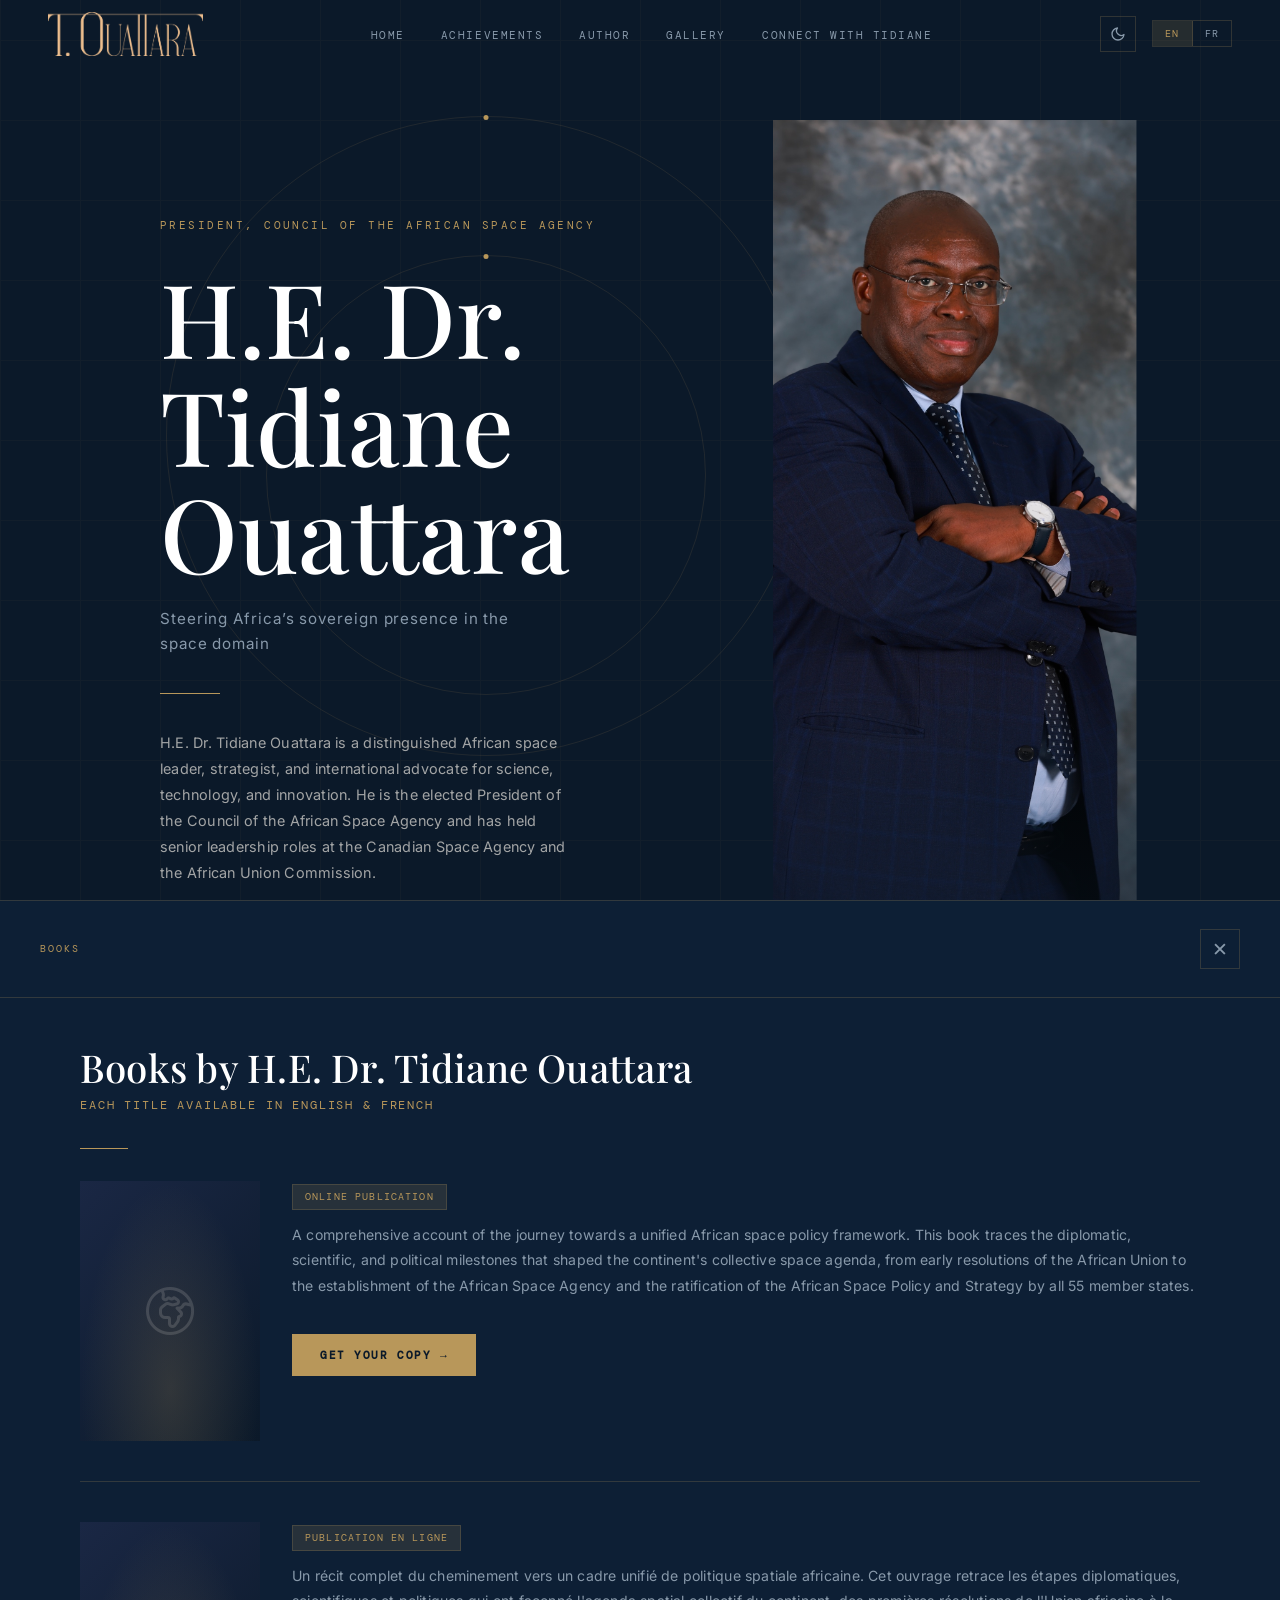
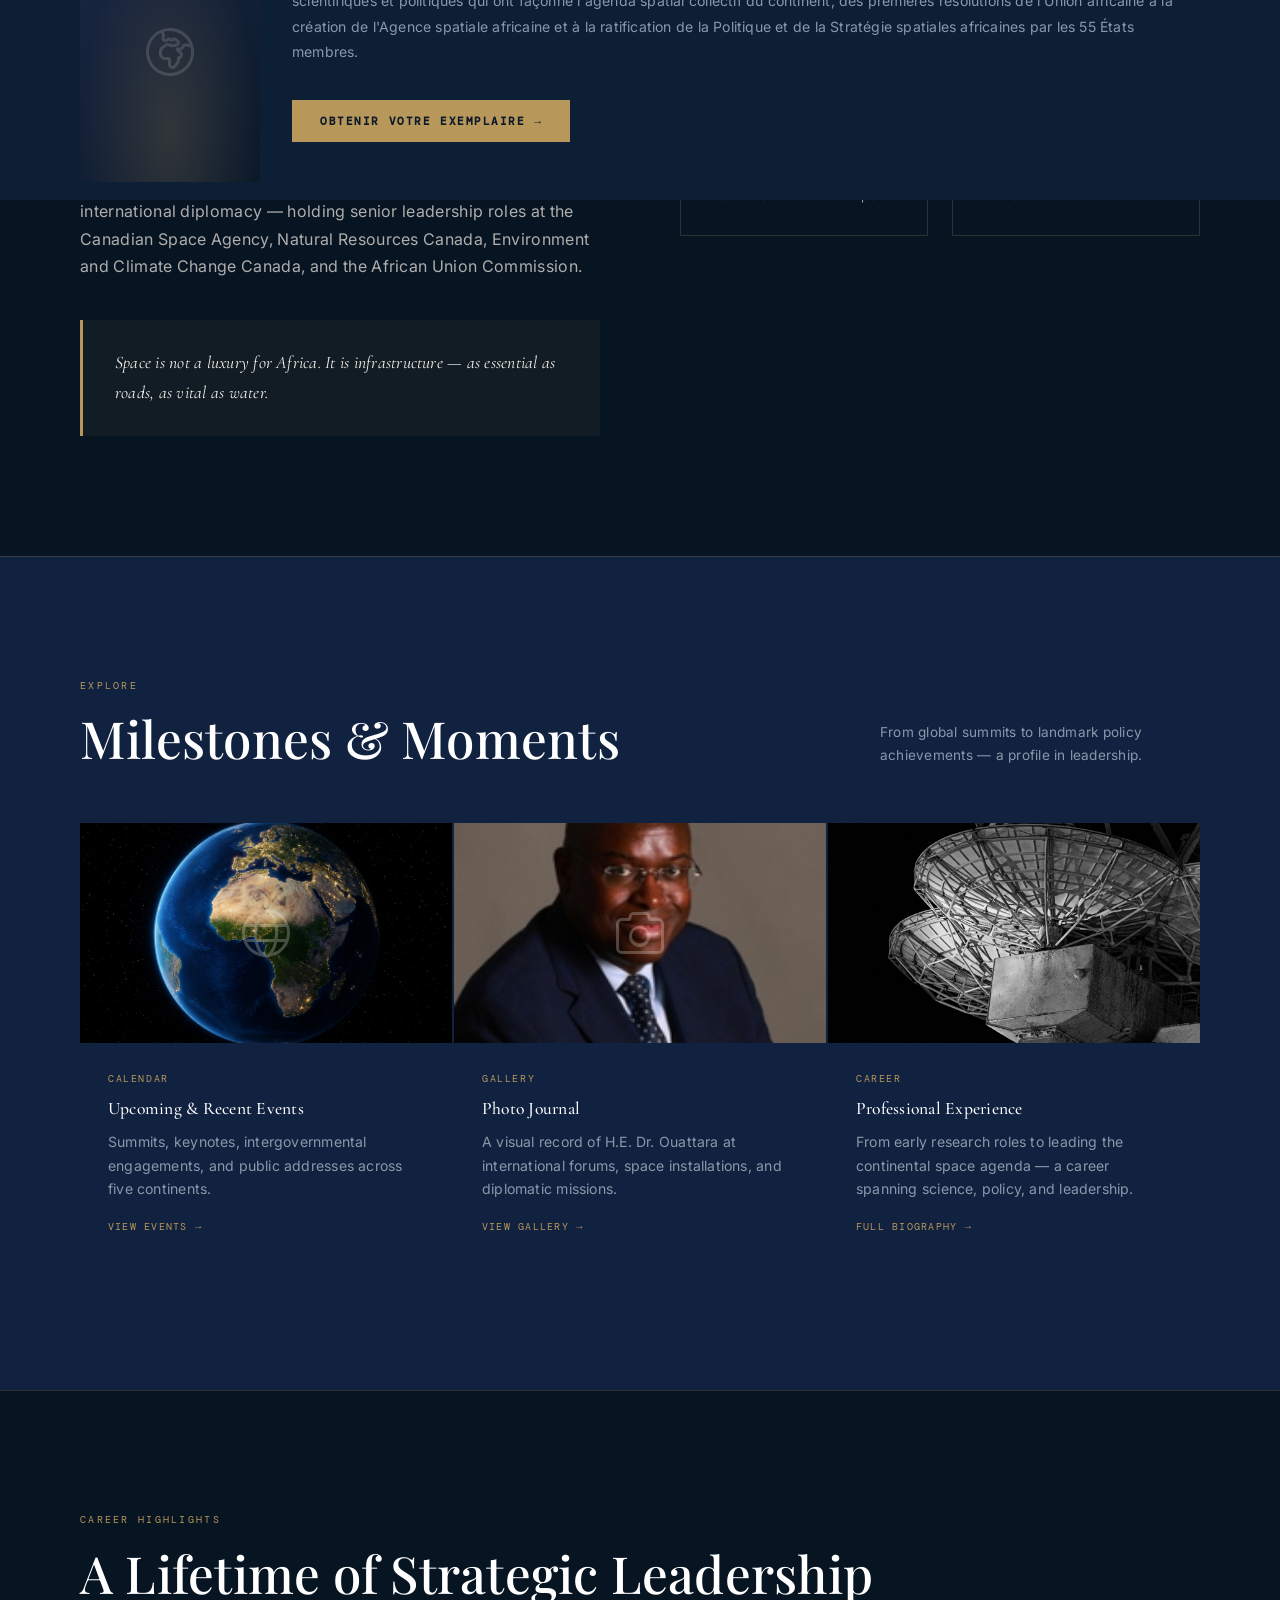
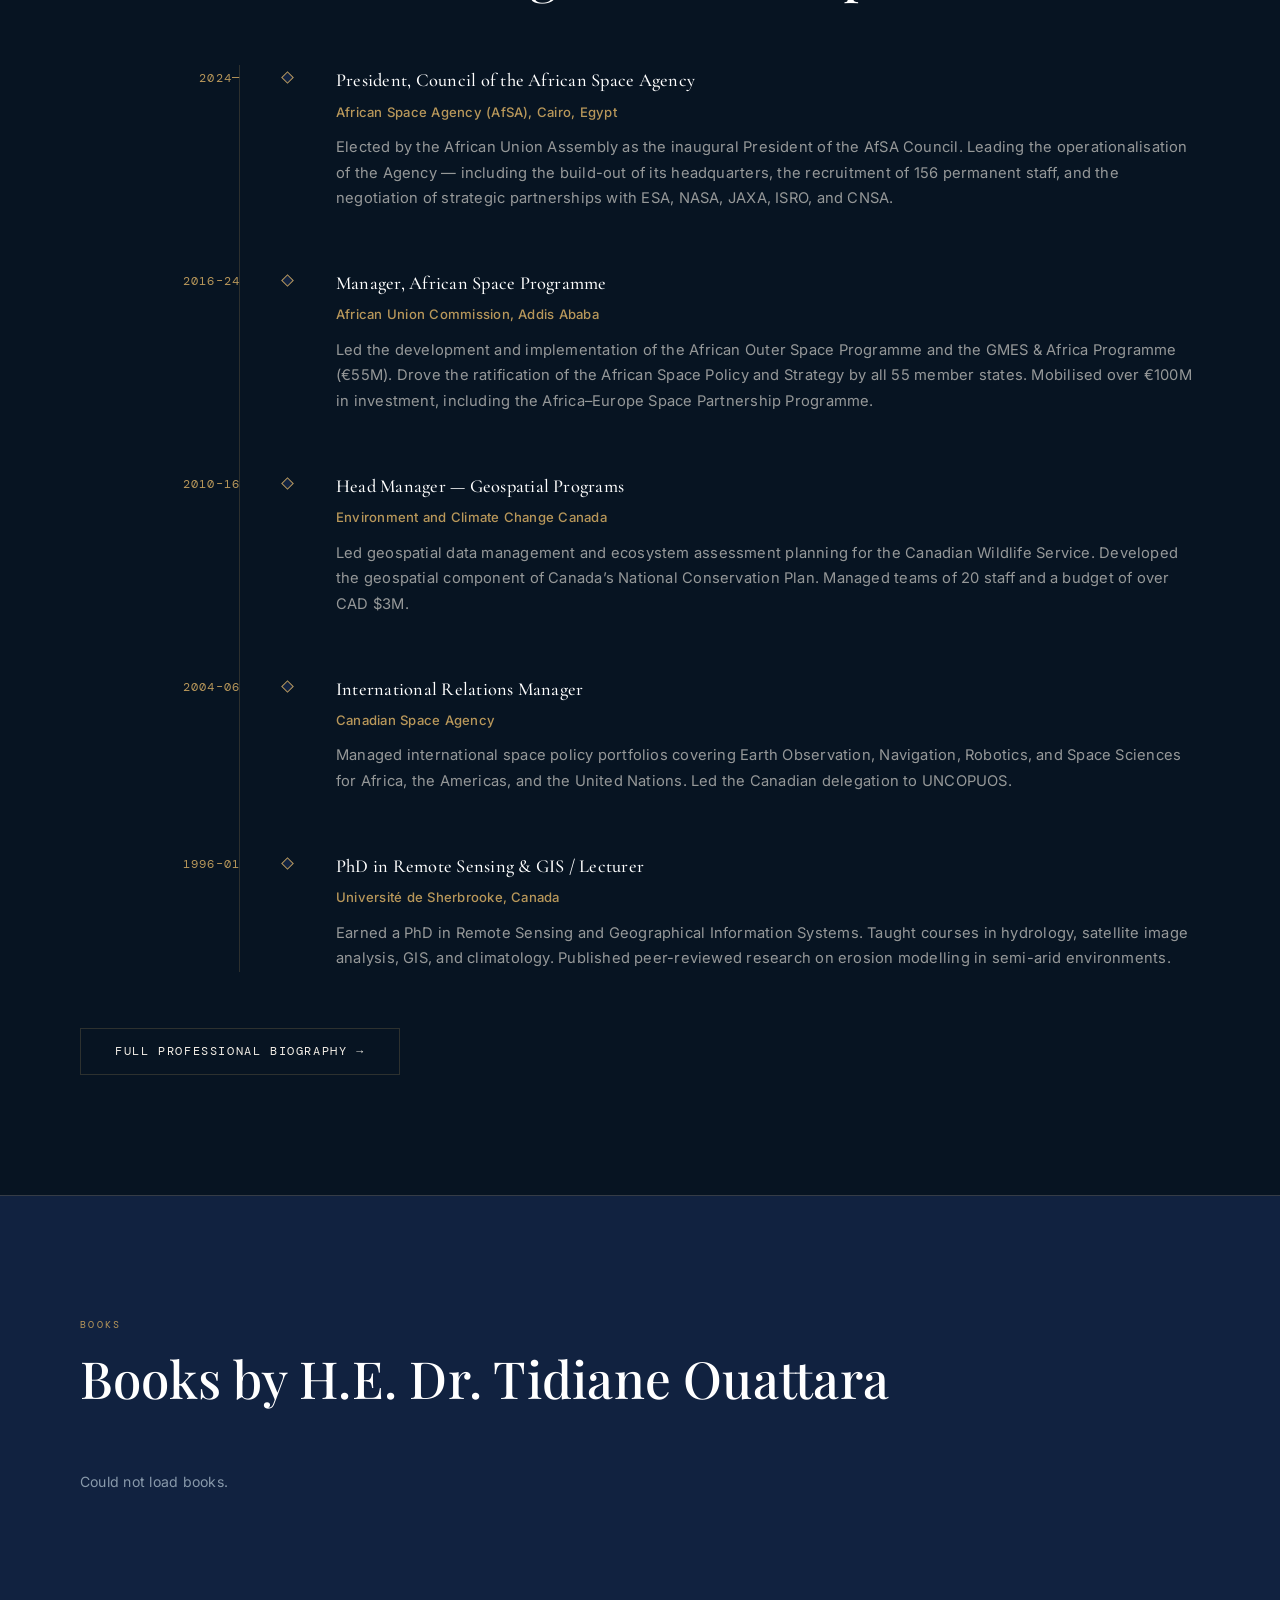
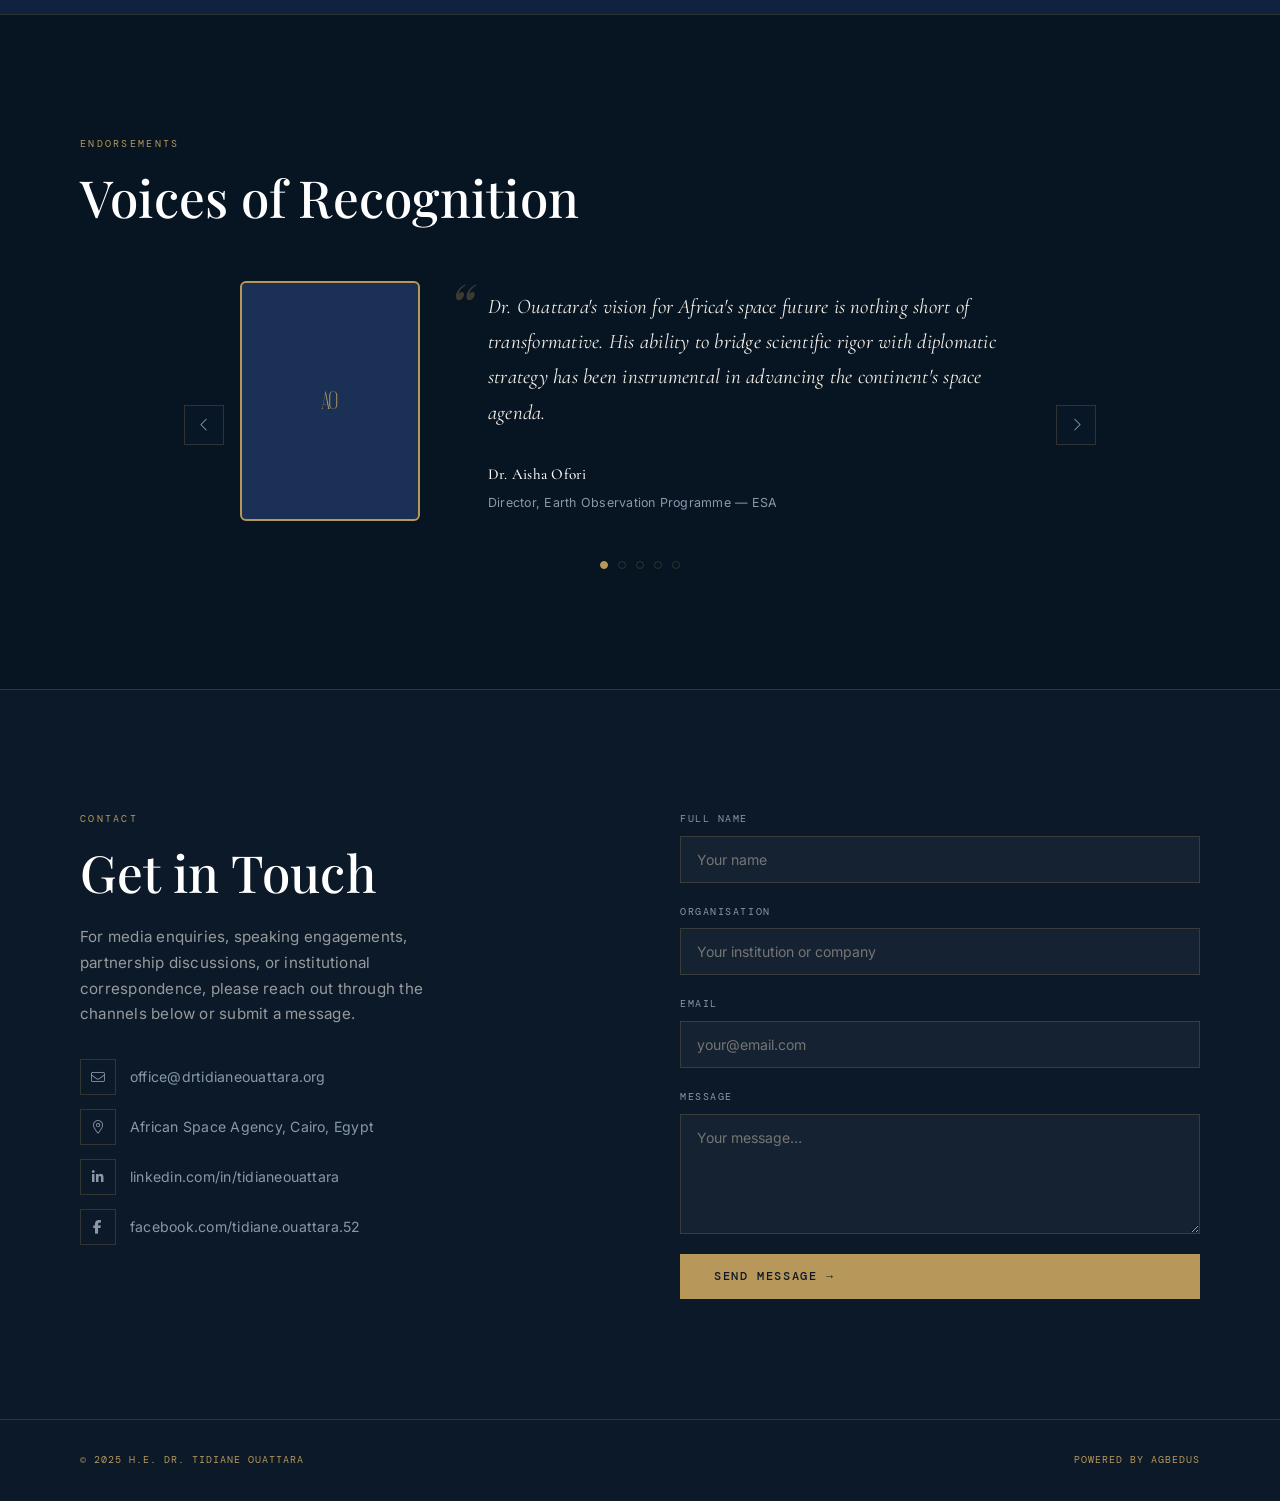
==== index.html @ dfc707b2 "restructured app" ====
<!DOCTYPE html>
<html lang="en">
<head>
<meta charset="UTF-8" />
<meta name="viewport" content="width=device-width, initial-scale=1.0" />
<title>H.E. Dr. Tidiane Ouattara</title>
<link rel="icon" type="image/svg+xml" href="assets/icons/tidiane_favicon.svg" />
<link rel="preconnect" href="https://fonts.googleapis.com" />
<link rel="preconnect" href="https://fonts.gstatic.com" crossorigin />
<link href="https://fonts.googleapis.com/css2?family=Cormorant+Garamond:ital,wght@0,400;0,500;0,600;1,400&family=Inter:wght@300;400;500;600&family=DM+Mono:wght@400;500&display=swap" rel="stylesheet" />
<link rel="stylesheet" href="assets/icons/fontawesome/css/all.css" />
<link rel="stylesheet" href="assets/css/style.css" />
<script>
  (function(){ var t = localStorage.getItem('tidiane-theme'); if (t === 'light') document.documentElement.classList.add('light-mode'); })();
</script>
</head>
<body>

<!-- NAV -->
<nav id="nav">
  <div class="nav-logo"><img src="assets/images/T.Ouattara.png" alt="H.E. Dr. T. Ouattara" class="nav-logo-img" /></div>
  <ul class="nav-links">
    <li><a onclick="window.scrollTo({top:0,behavior:'smooth'})" data-i18n="nav.home">Home</a></li>
    <li><a onclick="openSheet('experience')" data-i18n="nav.achievements">Achievements</a></li>
    <li><a onclick="openSheet('author')" data-i18n="nav.author">Author</a></li>
    <li><a onclick="openSheet('photos')" data-i18n="nav.gallery">Gallery</a></li>
    <li><a onclick="scrollToSection('contact')" data-i18n="nav.connect">Connect with Tidiane</a></li>
  </ul>
  <div class="nav-right">
    <button class="theme-toggle" id="theme-toggle" aria-label="Toggle theme">
      <svg class="theme-icon-dark" xmlns="http://www.w3.org/2000/svg" width="16" height="16" viewBox="0 0 24 24" fill="none" stroke="currentColor" stroke-width="2" stroke-linecap="round" stroke-linejoin="round"><path d="M21 12.79A9 9 0 1 1 11.21 3 7 7 0 0 0 21 12.79z"/></svg>
      <svg class="theme-icon-light" xmlns="http://www.w3.org/2000/svg" width="16" height="16" viewBox="0 0 24 24" fill="none" stroke="currentColor" stroke-width="2" stroke-linecap="round" stroke-linejoin="round"><circle cx="12" cy="12" r="5"/><line x1="12" y1="1" x2="12" y2="3"/><line x1="12" y1="21" x2="12" y2="23"/><line x1="4.22" y1="4.22" x2="5.64" y2="5.64"/><line x1="18.36" y1="18.36" x2="19.78" y2="19.78"/><line x1="1" y1="12" x2="3" y2="12"/><line x1="21" y1="12" x2="23" y2="12"/><line x1="4.22" y1="19.78" x2="5.64" y2="18.36"/><line x1="18.36" y1="5.64" x2="19.78" y2="4.22"/></svg>
    </button>
    <div class="lang-toggle" id="lang-toggle">
      <button class="lang-btn active" data-lang="en">EN</button>
      <button class="lang-btn" data-lang="fr">FR</button>
    </div>
    <div class="nav-toggle" onclick="toggleMobileNav()">
      <span></span><span></span><span></span>
    </div>
  </div>
</nav>

<!-- HERO -->
<section id="hero">
  <div class="hero-grid-lines"></div>
  <div class="hero-orbit hero-orbit-1"><div class="orbit-dot"></div></div>
  <div class="hero-orbit hero-orbit-2"><div class="orbit-dot"></div></div>
  <div class="hero-left">
    <div class="hero-eyebrow" data-i18n="hero.eyebrow">President, Council of the African Space Agency</div>
    <h1 class="hero-name"><span data-i18n="hero.name_line1">H.E. Dr. Tidiane</span><br /><span data-i18n="hero.name_line2">Ouattara</span></h1>
    <p class="hero-title" data-i18n="hero.title">Steering Africa's sovereign presence<br />in the space domain</p>
    <div class="hero-divider"></div>
    <p class="hero-bio" data-i18n="hero.bio">
      H.E. Dr. Tidiane Ouattara is a distinguished African space leader, strategist, and international advocate for science, technology, and innovation. He is the elected President of the Council of the African Space Agency and has held senior leadership roles at the Canadian Space Agency and the African Union Commission.
    </p>
    <div class="hero-cta-row">
      <button class="btn-primary" onclick="openSheet('experience')" data-i18n="hero.btn_profile">Profile &amp; Career →</button>
      <button class="btn-ghost" onclick="openSheet('author')" data-i18n="hero.btn_books">Books &amp; Research</button>
    </div>
  </div>
  <div class="hero-right">
    <div class="portrait-art" style="background-image:url('assets/images/tidiane.jpg');background-size:cover;background-position:center top;">
      <div class="portrait-badge">
        <div class="portrait-badge-title">President, Council</div>
        <div class="portrait-badge-org">African Space Agency</div>
    </div>
    </div>
  </div>
</section>

<!-- ABOUT -->
<section id="about">
  <div class="about-text reveal-left">
    <div class="section-label" data-i18n="about.label">About</div>
    <h2 class="section-heading" data-i18n="about.heading">Architect of Africa's<br />Space Sovereignty</h2>
    <p data-i18n="about.p1">H.E. Dr. Tidiane Ouattara has mobilised over US $155M for African space and Earth observation programmes, led the GMES &amp; Africa initiative across 45 countries, and driven the ratification of the African Space Policy and Strategy by all 55 AU member states. His work bridges science and diplomacy, forging international partnerships that translate space knowledge into agricultural resilience, disaster preparedness, and climate action for African communities.</p>
    <p data-i18n="about.p2">He is the elected President of the Council of the African Space Agency. A space scientist with a PhD in Remote Sensing and GIS from Université de Sherbrooke (Canada), he has built a 30+ year career at the intersection of space science, policy, and international diplomacy — holding senior leadership roles at the Canadian Space Agency, Natural Resources Canada, Environment and Climate Change Canada, and the African Union Commission.</p>
    <blockquote class="about-quote" data-i18n="about.quote">
      "Space is not a luxury for Africa. It is infrastructure — as essential as roads, as vital as water."
    </blockquote>
  </div>
  <div class="reveal-right">
    <div class="about-stats">
      <div class="stat-card">
        <div class="stat-number">55</div>
        <div class="stat-label" data-i18n="about.stat_55">Member states represented</div>
      </div>
      <div class="stat-card">
        <div class="stat-number">30+</div>
        <div class="stat-label" data-i18n="about.stat_30">30+ Years of Leadership in the Space Sector</div>
      </div>
      <div class="stat-card">
        <div class="stat-number">100+</div>
        <div class="stat-label" data-i18n="about.stat_100">International Partnerships</div>
      </div>
      <div class="stat-card">
        <div class="stat-number">7</div>
        <div class="stat-label" data-i18n="about.stat_7">Books</div>
      </div>
    </div>
  </div>
</section>

<!-- CARDS: EVENTS, PHOTOS, EXPERIENCE OVERVIEW -->
<section class="cards-section">

  <div class="space-bg">
    <div class="space-planet" style="width:50px;height:50px;top:15%;right:6%;">
      <div class="planet-body"></div>
      <div class="planet-ring" style="width:80px;height:24px;margin:-12px 0 0 -40px;"></div>
      <div class="space-moon" style="top:-14px;left:calc(50% - 2px);--orbit-dur:5s;"></div>
    </div>
    <div class="space-satellite" style="top:55%;left:-20px;--drift-dur:35s;--drift-x:120vw;--drift-y:-40px;"></div>
    <div class="space-satellite" style="top:75%;left:-30px;--drift-dur:45s;--drift-x:130vw;--drift-y:60px;opacity:.15;"></div>
  </div>

  <div class="cards-header reveal">
    <div>
      <div class="section-label" data-i18n="cards.label">Explore</div>
      <h2 class="section-heading" style="margin-bottom:0;" data-i18n="cards.heading">Milestones &amp; Moments</h2>
    </div>
    <p style="max-width:320px; font-size:.85rem; color:var(--text-muted); line-height:1.7;" data-i18n="cards.subtitle">
      From global summits to landmark policy achievements — a profile in leadership.
    </p>
  </div>
  <div class="cards-grid">

    <div class="card reveal" onclick="openSheet('events')">
      <div class="card-thumb">
        <div class="card-thumb-bg" style="background:url('assets/images/africa-globe.png') center/cover"></div>
        <div class="card-thumb-inner"><i class="fal fa-globe card-thumb-icon"></i></div>
      </div>
      <div class="card-overlay"></div>
      <div class="card-body">
        <div class="card-tag" data-i18n="cards.events_tag">Calendar</div>
        <div class="card-title" data-i18n="cards.events_title">Upcoming &amp; Recent Events</div>
        <div class="card-desc" data-i18n="cards.events_desc">Summits, keynotes, intergovernmental engagements, and public addresses across five continents.</div>
        <div class="card-arrow" data-i18n="cards.events_link">View Events <span>→</span></div>
      </div>
    </div>

    <div class="card reveal" onclick="openSheet('photos')" style="transition-delay:.1s;">
      <div class="card-thumb">
        <div class="card-thumb-bg" style="background:url('assets/images/tidiane-gallery-11.jpg') center/cover"></div>
        <div class="card-thumb-inner"><i class="fal fa-camera card-thumb-icon"></i></div>
      </div>
      <div class="card-overlay"></div>
      <div class="card-body">
        <div class="card-tag" data-i18n="cards.photos_tag">Gallery</div>
        <div class="card-title" data-i18n="cards.photos_title">Photo Journal</div>
        <div class="card-desc" data-i18n="cards.photos_desc">A visual record of H.E. Dr. Ouattara at international forums, space installations, and diplomatic missions.</div>
        <div class="card-arrow" data-i18n="cards.photos_link">View Gallery <span>→</span></div>
      </div>
    </div>

    <div class="card reveal" onclick="openSheet('experience')" style="transition-delay:.2s;">
      <div class="card-thumb">
        <div class="card-thumb-bg" style="background:url('assets/images/satellite-dishes-night.jpg') center/cover"></div>
        <div class="card-thumb-inner"><i class="fal fa-satellite card-thumb-icon"></i></div>
      </div>
      <div class="card-overlay"></div>
      <div class="card-body">
        <div class="card-tag" data-i18n="cards.career_tag">Career</div>
        <div class="card-title" data-i18n="cards.career_title">Professional Experience</div>
        <div class="card-desc" data-i18n="cards.career_desc">From early research roles to leading the continental space agenda — a career spanning science, policy, and leadership.</div>
        <div class="card-arrow" data-i18n="cards.career_link">Full Biography <span>→</span></div>
      </div>
    </div>

  </div>
</section>

<!-- EXPERIENCE (scroll preview) -->
<section id="experience" style="position:relative;">
    <div class="constellation-bg constellation-subtle" style="width:360px;height:360px;top:auto;bottom:10px;left:auto;right:10px;opacity:.6;">
      <svg viewBox="0 0 100 100" preserveAspectRatio="xMidYMid meet">
        <circle class="constellation-star" cx="28" cy="24" r="1.0"/><!-- Antares -->
        <circle class="constellation-star" cx="42" cy="20" r=".7"/><!-- Graffias -->
        <circle class="constellation-star" cx="56" cy="18" r=".6"/>
        <circle class="constellation-star" cx="66" cy="28" r=".7"/>
        <circle class="constellation-star" cx="74" cy="42" r=".8"/>
        <circle class="constellation-star" cx="78" cy="56" r=".7"/>
        <circle class="constellation-star" cx="74" cy="70" r=".6"/>
        <circle class="constellation-star" cx="68" cy="84" r=".8"/><!-- Sargas -->
        <circle class="constellation-star" cx="52" cy="92" r=".6"/>
        <path class="constellation-line" d="M28,24 L42,20 L56,18 L66,28 L74,42 L78,56 L74,70 L68,84 L52,92"/>
        <path class="constellation-glow" d="M28,24 L42,20 L56,18 L66,28 L74,42 L78,56 L74,70 L68,84 L52,92"/>
      </svg>
    </div>
  <div class="reveal">
    <div class="section-label" data-i18n="experience.label">Career Highlights</div>
    <h2 class="section-heading" data-i18n="experience.heading">A Lifetime of<br />Strategic Leadership</h2>
  </div>
  <div class="timeline">
    <div class="tl-year reveal"><div class="tl-year-text">2024—</div></div>
    <div class="tl-content reveal">
      <div class="tl-role" data-i18n="timeline.t1_role">President, Council of the African Space Agency</div>
      <div class="tl-org" data-i18n="timeline.t1_org">African Space Agency (AfSA), Cairo, Egypt</div>
      <div class="tl-desc" data-i18n="timeline.t1_desc">Elected by the African Union Assembly as the inaugural President of the AfSA Council. Leading the operationalisation of the Agency — including the build-out of its headquarters, the recruitment of 156 permanent staff, and the negotiation of strategic partnerships with ESA, NASA, JAXA, ISRO, and CNSA.</div>
    </div>
    <div class="tl-year reveal"><div class="tl-year-text">2016–24</div></div>
    <div class="tl-content reveal">
      <div class="tl-role" data-i18n="timeline.t2_role">Manager, African Space Programme</div>
      <div class="tl-org" data-i18n="timeline.t2_org">African Union Commission, Addis Ababa</div>
      <div class="tl-desc" data-i18n="timeline.t2_desc">Led the development and implementation of the African Outer Space Programme and the GMES &amp; Africa Programme (€55M). Drove the ratification of the African Space Policy and Strategy by all 55 member states. Mobilised over €100M in investment, including the Africa–Europe Space Partnership Programme.</div>
    </div>
    <div class="tl-year reveal"><div class="tl-year-text">2010–16</div></div>
    <div class="tl-content reveal">
      <div class="tl-role" data-i18n="timeline.t3_role">Head Manager — Geospatial Programs</div>
      <div class="tl-org" data-i18n="timeline.t3_org">Environment and Climate Change Canada</div>
      <div class="tl-desc" data-i18n="timeline.t3_desc">Led geospatial data management and ecosystem assessment planning for the Canadian Wildlife Service. Developed the geospatial component of Canada's National Conservation Plan. Managed teams of 20 staff and a budget of over CAD $3M.</div>
    </div>
    <div class="tl-year reveal"><div class="tl-year-text">2004–06</div></div>
    <div class="tl-content reveal">
      <div class="tl-role" data-i18n="timeline.t4_role">International Relations Manager</div>
      <div class="tl-org" data-i18n="timeline.t4_org">Canadian Space Agency</div>
      <div class="tl-desc" data-i18n="timeline.t4_desc">Managed international space policy portfolios covering Earth Observation, Navigation, Robotics, and Space Sciences for Africa, the Americas, and the United Nations. Led the Canadian delegation to UNCOPUOS.</div>
    </div>
    <div class="tl-year reveal"><div class="tl-year-text">1996–01</div></div>
    <div class="tl-content reveal" style="padding-bottom:0;">
      <div class="tl-role" data-i18n="timeline.t5_role">PhD in Remote Sensing &amp; GIS / Lecturer</div>
      <div class="tl-org" data-i18n="timeline.t5_org">Université de Sherbrooke, Canada</div>
      <div class="tl-desc" data-i18n="timeline.t5_desc">Earned a PhD in Remote Sensing and Geographical Information Systems. Taught courses in hydrology, satellite image analysis, GIS, and climatology. Published peer-reviewed research on erosion modelling in semi-arid environments.</div>
    </div>
  </div>
  <div style="margin-top:56px;" class="reveal">
    <button class="btn-ghost" onclick="openSheet('experience')" data-i18n="experience.btn_full">Full Professional Biography →</button>
  </div>
</section>

<!-- BOOKS -->
<section id="books">
  <div class="reveal">
    <div class="section-label" data-i18n="books.label">Books</div>
    <h2 class="section-heading" data-i18n="books.heading">Books by H.E. Dr. Tidiane Ouattara</h2>
  </div>
  <div class="books-grid" id="books-grid">
  </div>
</section>

<!-- TESTIMONIALS -->
<section id="testimonials">
  <div class="testimonials-header reveal">
    <div class="section-label" data-i18n="testimonials.label">Endorsements</div>
    <h2 class="section-heading" data-i18n="testimonials.heading">Voices of<br />Recognition</h2>
  </div>
  <div class="testimonials-carousel reveal">
    <div class="testimonials-track" id="testimonials-track"></div>
    <div class="testimonials-dots" id="testimonials-dots"></div>
    <button class="testimonials-nav testimonials-prev" id="testimonials-prev" aria-label="Previous testimonial"><i class="fal fa-chevron-left"></i></button>
    <button class="testimonials-nav testimonials-next" id="testimonials-next" aria-label="Next testimonial"><i class="fal fa-chevron-right"></i></button>
  </div>
</section>

<!-- CONTACT -->
<section id="contact">
  <div class="contact-info reveal-left">
    <div class="section-label" data-i18n="contact.label">Contact</div>
    <h2 class="section-heading" data-i18n="contact.heading">Get in<br />Touch</h2>
    <p data-i18n="contact.info_text">For media enquiries, speaking engagements, partnership discussions, or institutional correspondence, please reach out through the channels below or submit a message.</p>
    <div class="contact-links">
      <div class="contact-link">
        <div class="contact-link-icon"><i class="fal fa-envelope"></i></div>
        <span>office@drtidianeouattara.org</span>
      </div>
      <div class="contact-link">
        <div class="contact-link-icon"><i class="fal fa-location-dot"></i></div>
        <span>African Space Agency, Cairo, Egypt</span>
      </div>
      <a class="contact-link" href="https://www.linkedin.com/in/tidianeouattara/" target="_blank" rel="noopener">
        <div class="contact-link-icon"><i class="fa-brands fa-linkedin-in"></i></div>
        <span>linkedin.com/in/tidianeouattara</span>
      </a>
      <a class="contact-link" href="https://www.facebook.com/tidiane.ouattara.52" target="_blank" rel="noopener">
        <div class="contact-link-icon"><i class="fa-brands fa-facebook-f"></i></div>
        <span>facebook.com/tidiane.ouattara.52</span>
      </a>
    </div>
  </div>
  <div class="reveal-right">
    <div class="contact-form" id="contact-form">
      <div class="form-field">
        <label class="form-label" data-i18n="contact.form_name">Full Name</label>
        <input class="form-input" id="cf-name" type="text" data-i18n-placeholder="contact.form_name_placeholder" placeholder="Your name" required />
      </div>
      <div class="form-field">
        <label class="form-label" data-i18n="contact.form_org">Organisation</label>
        <input class="form-input" id="cf-org" type="text" data-i18n-placeholder="contact.form_org_placeholder" placeholder="Your institution or company" />
      </div>
      <div class="form-field">
        <label class="form-label" data-i18n="contact.form_email">Email</label>
        <input class="form-input" id="cf-email" type="email" data-i18n-placeholder="contact.form_email_placeholder" placeholder="your@email.com" required />
      </div>
      <div class="form-field">
        <label class="form-label" data-i18n="contact.form_message">Message</label>
        <textarea class="form-input form-textarea" id="cf-message" data-i18n-placeholder="contact.form_message_placeholder" placeholder="Your message…" required></textarea>
      </div>
      <button class="btn-primary" id="cf-submit" data-i18n="contact.form_submit">Send Message →</button>
      <div id="cf-feedback" style="margin-top:12px;font-size:.85rem;display:none;"></div>
    </div>
  </div>
</section>

<footer>
  <span data-i18n="footer.copyright">© 2025 H.E. Dr. Tidiane Ouattara</span>
  <span data-i18n="footer.powered_by">Powered by Agbedus</span>
</footer>

<!-- SHEETS -->
<div class="sheet-backdrop" id="sheet-backdrop" onclick="closeSheet()"></div>
<div id="sheets-container"></div>

<script type="text/html" id="tmpl-sheet-events">
<div class="sheet" id="sheet-events">
  <div class="sheet-header">
    <div class="sheet-header-label" data-i18n="sheets.events_header">Calendar — Events</div>
    <button class="sheet-close" onclick="closeSheet()">✕</button>
  </div>
  <div class="sheet-body" style="position:relative;">
    <div class="constellation-bg constellation-subtle" style="width:260px;height:320px;top:40px;bottom:auto;left:auto;right:10px;opacity:.55;">
      <svg viewBox="0 0 100 120" preserveAspectRatio="xMidYMid meet">
        <circle class="constellation-star" cx="20" cy="15" r=".9"/>
        <circle class="constellation-star" cx="42" cy="10" r="1.0"/>
        <circle class="constellation-star" cx="60" cy="20" r=".7"/>
        <circle class="constellation-star" cx="78" cy="14" r=".7"/>
        <circle class="constellation-star" cx="88" cy="32" r=".8"/>
        <circle class="constellation-star" cx="82" cy="55" r=".7"/>
        <circle class="constellation-star" cx="68" cy="70" r=".8"/>
        <circle class="constellation-star" cx="48" cy="62" r=".7"/>
        <circle class="constellation-star" cx="30" cy="78" r=".6"/>
        <circle class="constellation-star" cx="12" cy="95" r=".7"/>
        <path class="constellation-line" d="M20,15 L42,10 L60,20 L78,14 L88,32 L82,55 L68,70 L48,62 L30,78 L12,95"/>
        <path class="constellation-glow" d="M20,15 L42,10 L60,20 L78,14 L88,32 L82,55 L68,70 L48,62 L30,78 L12,95"/>
      </svg>
    </div>
    <div class="sheet-title" style="position:relative;z-index:1;" data-i18n="sheets.events_title">Events &amp; Engagements</div>
    <div class="sheet-subtitle" data-i18n="sheets.events_subtitle">2024–2025 · Global Agenda</div>
    <div class="sheet-divider"></div>
    <div class="sheet-event-item">
      <div class="event-date-box">
        <div class="event-day">14</div>
        <div class="event-month" data-i18n="sheets.ev1_month">Nov 2024</div>
      </div>
      <div>
        <div class="event-info-title" data-i18n="sheets.ev1_title">UN Committee on the Peaceful Uses of Outer Space</div>
        <div class="event-info-loc" data-i18n="sheets.ev1_loc"><i class="fal fa-location-dot"></i> Vienna, Austria</div>
        <div class="event-info-desc" data-i18n="sheets.ev1_desc">Keynote address on behalf of the African Union at COPUOS, presenting the AfSA mandate and advocating for equitable access to orbital slots for developing nations.</div>
      </div>
    </div>
    <div class="sheet-event-item">
      <div class="event-date-box">
        <div class="event-day">22</div>
        <div class="event-month" data-i18n="sheets.ev2_month">Sep 2024</div>
      </div>
      <div>
        <div class="event-info-title" data-i18n="sheets.ev2_title">African Union Summit Side Event — Space Policy Dialogue</div>
        <div class="event-info-loc" data-i18n="sheets.ev2_loc"><i class="fal fa-location-dot"></i> Addis Ababa, Ethiopia</div>
        <div class="event-info-desc" data-i18n="sheets.ev2_desc">Hosted a high-level ministerial dialogue on harmonising Africa's national space legislations with the continental Space Policy and Strategy framework.</div>
      </div>
    </div>
    <div class="sheet-event-item">
      <div class="event-date-box">
        <div class="event-day">08</div>
        <div class="event-month" data-i18n="sheets.ev3_month">Jul 2024</div>
      </div>
      <div>
        <div class="event-info-title" data-i18n="sheets.ev3_title">International Astronautical Congress — Africa Pavilion</div>
        <div class="event-info-loc" data-i18n="sheets.ev3_loc"><i class="fal fa-location-dot"></i> Milan, Italy</div>
        <div class="event-info-desc" data-i18n="sheets.ev3_desc">Chaired the inaugural Africa Space Pavilion at IAC 2024, spotlighting breakthroughs from AfSA member states and facilitating investment conversations with commercial operators.</div>
      </div>
    </div>
    <div class="sheet-event-item">
      <div class="event-date-box">
        <div class="event-day">12</div>
        <div class="event-month" data-i18n="sheets.ev4_month">Mar 2025</div>
      </div>
      <div>
        <div class="event-info-title" data-i18n="sheets.ev4_title">AfriTech Space Innovation Forum</div>
        <div class="event-info-loc" data-i18n="sheets.ev4_loc"><i class="fal fa-location-dot"></i> Nairobi, Kenya</div>
        <div class="event-info-desc" data-i18n="sheets.ev4_desc">Opening ceremony address; announced the AfSA Young Innovators in Space grant programme for sub-Saharan universities. Moderated a panel on NewSpace startups on the continent.</div>
      </div>
    </div>
    <div class="sheet-event-item">
      <div class="event-date-box">
        <div class="event-day">05</div>
        <div class="event-month" data-i18n="sheets.ev5_month">Jan 2025</div>
      </div>
      <div>
        <div class="event-info-title" data-i18n="sheets.ev5_title">Bilateral Partnership Signing — ESA &amp; AfSA</div>
        <div class="event-info-loc" data-i18n="sheets.ev5_loc"><i class="fal fa-location-dot"></i> Paris, France</div>
        <div class="event-info-desc" data-i18n="sheets.ev5_desc">Concluded a landmark Cooperation Agreement with ESA covering Earth Observation data sharing, joint training programs, and co-development of the Africa Environmental Monitoring satellite constellation.</div>
      </div>
    </div>
    <div class="sheet-event-item" style="border-bottom:none;">
      <div class="event-date-box">
        <div class="event-day">18</div>
        <div class="event-month" data-i18n="sheets.ev6_month">Jun 2025</div>
      </div>
      <div>
        <div class="event-info-title" data-i18n="sheets.ev6_title">World Economic Forum — Special Address</div>
        <div class="event-info-loc" data-i18n="sheets.ev6_loc"><i class="fal fa-location-dot"></i> Cape Town, South Africa</div>
        <div class="event-info-desc" data-i18n="sheets.ev6_desc">Invited address on "Space as the Fourth Industrial Revolution for Africa," moderated discussion with heads of state and global technology CEOs on space investment in emerging markets.</div>
      </div>
    </div>
  </div>
</div>
</script>

<script type="text/html" id="tmpl-sheet-photos">
<div class="sheet" id="sheet-photos">
  <div class="sheet-header">
    <div class="sheet-header-label" data-i18n="sheets.photos_header">Gallery — Photo Journal</div>
    <button class="sheet-close" onclick="closeSheet()">✕</button>
  </div>
  <div class="sheet-body" style="position:relative;">
    <div class="space-bg" style="opacity:.4;">
      <div class="space-planet" style="width:32px;height:32px;top:10%;right:8%;">
        <div class="planet-body"></div>
        <div class="planet-ring" style="width:52px;height:16px;margin:-8px 0 0 -26px;"></div>
        <div class="space-moon" style="top:-10px;left:calc(50% - 2px);--orbit-dur:4s;"></div>
      </div>
    </div>
    <div class="sheet-title" style="position:relative;z-index:1;" data-i18n="sheets.photos_title">Photo Journal</div>
    <div class="sheet-subtitle" data-i18n="sheets.photos_subtitle">International Engagements &amp; Field Visits</div>
    <div class="sheet-divider"></div>
    <p style="font-size:.88rem;color:var(--text-muted);margin-bottom:32px;" data-i18n="sheets.photos_desc">A curated selection of photographs documenting H.E. Dr. Ouattara's work across Africa and on the world stage.</p>
    <div class="sheet-photo-grid" id="gallery-grid"></div>
    <p style="font-size:.82rem;color:var(--text-muted);margin-top:8px;" data-i18n="sheets.photos_press">
      For high-resolution press photography, please contact the AfSA communications office at <span style="color:var(--gold)">media@afsa.au.int</span>
    </p>
  </div>
</div>
</script>

<script type="text/html" id="tmpl-sheet-experience">
<div class="sheet" id="sheet-experience">
  <div class="sheet-header">
    <div class="sheet-header-label" data-i18n="sheets.experience_header">Career — Full Biography</div>
    <button class="sheet-close" onclick="closeSheet()">✕</button>
  </div>
  <div class="sheet-body">
    <div class="sheet-title" data-i18n="sheets.experience_title">Professional Biography</div>
    <div class="sheet-subtitle" data-i18n="sheets.experience_subtitle">Space · Policy · Leadership · 29 Years</div>
    <div class="sheet-divider"></div>

    <h3 style="font-family:var(--ff-heading);font-size:1.1rem;font-weight:700;color:var(--gold);margin:32px 0 16px;letter-spacing:.02em;" data-i18n="sheets.experience_bio_section">Biography</h3>

    <p class="text-muted-dark" style="font-size:.9rem;color:var(--text-muted);line-height:1.85;margin-bottom:40px;" data-i18n="experience.bio">
      H.E. Dr. Tidiane Ouattara holds a PhD and a Master's degree in Remote Sensing and Geographical Information Systems from Université de Sherbrooke (Canada) and a Master's in Physical Geography from Université Cocody-Abidjan (Côte d'Ivoire). He is the elected President of the Council of the African Space Agency. Over a 30+ year career spanning academia, the private sector, and public service, he has held leadership positions at the Canadian Space Agency, Natural Resources Canada, Environment and Climate Change Canada, and the African Union Commission. He has mobilised over US $155M for space and Earth observation programmes and has represented Africa at every major international space governance forum.
    </p>

    <div class="sheet-exp-item">
      <div class="sheet-exp-header">
        <div>
          <div class="sheet-exp-role" data-i18n="experience.e1_role">President, Council of the African Space Agency</div>
          <div class="sheet-exp-org" data-i18n="experience.e1_org">African Space Agency (AfSA) — Cairo, Egypt</div>
        </div>
        <div class="sheet-exp-years" data-i18n="experience.e1_years">Feb 2024 — Present</div>
      </div>
      <div class="sheet-exp-desc" data-i18n="experience.e1_desc">Elected by the African Union Assembly to lead the governance of AfSA, the first continental space body with 156 permanent positions and an annual budget exceeding US $5M. Responsibilities include ensuring good governance, leading the African space programme, mobilising member states and strategic partners, negotiating resources, and promoting international partnerships.</div>
    </div>

    <div class="sheet-exp-item">
      <div class="sheet-exp-header">
        <div>
          <div class="sheet-exp-role" data-i18n="experience.e2_role">Interim Director — STI / Head of Division — Science, Technology &amp; Space</div>
          <div class="sheet-exp-org" data-i18n="experience.e2_org">African Union Commission — Addis Ababa, Ethiopia</div>
        </div>
        <div class="sheet-exp-years" data-i18n="experience.e2_years">Sept 2016 — Nov 2024</div>
      </div>
      <div class="sheet-exp-desc" data-i18n="experience.e2_desc">Coordinated space science and policy initiatives across the AU Commission. Integrated space science and its applications into socioeconomic development strategies. Developed and implemented space programmes including the GMES &amp; Africa Programme and the Africa–Europe Space Partnership.</div>
    </div>

    <div class="sheet-exp-item">
      <div class="sheet-exp-header">
        <div>
          <div class="sheet-exp-role" data-i18n="experience.e3_role">Head Manager — Geospatial Data Management &amp; Ecosystem Assessment</div>
          <div class="sheet-exp-org" data-i18n="experience.e3_org">Environment and Climate Change Canada — Canadian Wildlife Service</div>
        </div>
        <div class="sheet-exp-years" data-i18n="experience.e3_years">Aug 2012 — Sept 2016</div>
      </div>
      <div class="sheet-exp-desc" data-i18n="experience.e3_desc">Led Earth observation and geospatial data management initiatives. Provided national leadership in applying geomatics to landscape assessment and wildlife habitat conservation planning. Developed the geospatial component of Canada's National Conservation Plan.</div>
    </div>

    <div class="sheet-exp-item">
      <div class="sheet-exp-header">
        <div>
          <div class="sheet-exp-role" data-i18n="experience.e4_role">Manager — Landscape and Protected Areas Policy &amp; Planning</div>
          <div class="sheet-exp-org" data-i18n="experience.e4_org">Environment Canada — Canadian Wildlife Service</div>
        </div>
        <div class="sheet-exp-years" data-i18n="experience.e4_years">Apr 2010 — Jul 2012</div>
      </div>
      <div class="sheet-exp-desc" data-i18n="experience.e4_desc">Built a fully operational Policy and Planning Section from 25% to 100% staffing (20 employees) in six months. Designed and implemented the section's first integrated strategic business plan covering a budget of CAD $3.3M+ including salaries, grants/contributions (CAD $1.5M), and O&amp;M. Led national programme coordination across Environment Canada's regional offices and with other departments.</div>
    </div>

    <div class="sheet-exp-item">
      <div class="sheet-exp-header">
        <div>
          <div class="sheet-exp-role" data-i18n="experience.e5_role">Manager — Canadian Digital Elevation Model Programme</div>
          <div class="sheet-exp-org" data-i18n="experience.e5_org">Natural Resources Canada — Earth Science Sector</div>
        </div>
        <div class="sheet-exp-years" data-i18n="experience.e5_years">Jun 2009 — Mar 2010</div>
      </div>
      <div class="sheet-exp-desc" data-i18n="experience.e5_desc">Managed the Canadian Digital Elevation Data (CDED) project under GEOBASE and the Limited Access Road project under the Topographic Map Revision Initiative. Revitalised the CDED project by securing buy-in and partnerships with provincial governments, NGOs, and academia. Conducted SWOT analysis. Led collective staffing activities for the Mapping Directorate.</div>
    </div>

    <div class="sheet-exp-item">
      <div class="sheet-exp-header">
        <div>
          <div class="sheet-exp-role" data-i18n="experience.e6_role">Head — Knowledge Management, Bilateral &amp; Multilateral Strategies</div>
          <div class="sheet-exp-org" data-i18n="experience.e6_org">Natural Resources Canada — Science and Policy Integration</div>
        </div>
        <div class="sheet-exp-years" data-i18n="experience.e6_years">Apr 2008 — Jun 2009</div>
      </div>
      <div class="sheet-exp-desc" data-i18n="experience.e6_desc">Developed the integrated knowledge management business plan and provided strategic advice on NRCan's bilateral and multilateral strategies in natural resources. Established strategic direction for the new Knowledge Management Strategy Unit.</div>
    </div>

    <div class="sheet-exp-item">
      <div class="sheet-exp-header">
        <div>
          <div class="sheet-exp-role" data-i18n="experience.e7_role">Senior Science &amp; Technology Policy Advisor</div>
          <div class="sheet-exp-org" data-i18n="experience.e7_org">Natural Resources Canada — Office of the Chief Scientist</div>
        </div>
        <div class="sheet-exp-years" data-i18n="experience.e7_years">Nov 2006 — Apr 2008</div>
      </div>
      <div class="sheet-exp-desc" data-i18n="experience.e7_desc">Provided strategic S&amp;T policy advice to the Chief Scientist and Assistant Deputy Minister. Led the concept and development of NRCan's S&amp;T Strategy prospectus covering priority-setting, governance, capacity-building, collaboration, and stakeholder engagement. Analysed S&amp;T policy across 9 innovative countries (France, UK, US, China, Japan, Norway, Finland, Australia, New Zealand).</div>
    </div>

    <div class="sheet-exp-item">
      <div class="sheet-exp-header">
        <div>
          <div class="sheet-exp-role" data-i18n="experience.e8_role">Senior Manager — International Relations</div>
          <div class="sheet-exp-org" data-i18n="experience.e8_org">Canadian Space Agency</div>
        </div>
        <div class="sheet-exp-years" data-i18n="experience.e8_years">Oct 2004 — Oct 2006</div>
      </div>
      <div class="sheet-exp-desc" data-i18n="experience.e8_desc">Provided strategic advice to senior management and the CSA Executive Committee on international space policy. Developed the first CSA Strategic Framework for Earth Observation in Africa and MoUs with the Argentine Space Agency and Egypt's NARSS. Led the Canadian delegation to UNCOPUOS for two years. Conducted scientific and commercial missions to Egypt, Algeria, and South Africa.</div>
    </div>

    <div class="sheet-exp-item">
      <div class="sheet-exp-header">
        <div>
          <div class="sheet-exp-role" data-i18n="experience.e9_role">Geomatics Engineer &amp; International Relations Officer</div>
          <div class="sheet-exp-org" data-i18n="experience.e9_org">Natural Resources Canada</div>
        </div>
        <div class="sheet-exp-years" data-i18n="experience.e9_years">May 2002 — Sept 2004</div>
      </div>
      <div class="sheet-exp-desc" data-i18n="experience.e9_desc">Developed an expert system for landslide monitoring and a remote sensing/GIS methodology for rapid change detection. Authored NRCan's first Geomatics Strategy for Africa. Led scientific and commercial missions to Gabon, Senegal, Kenya, and Ethiopia. Negotiated partnership agreements with key African geomatics organisations including the Centre de Suivi Écologique du Sénégal and the Regional Centre for Mapping of Resources for Development (Kenya).</div>
    </div>

    <div class="sheet-exp-item">
      <div class="sheet-exp-header">
        <div>
          <div class="sheet-exp-role" data-i18n="experience.e10_role">Geomatics &amp; Earth Observation Consultant</div>
          <div class="sheet-exp-org" data-i18n="experience.e10_org">INERA (Burkina Faso) / GEOMAT International (Montréal)</div>
        </div>
        <div class="sheet-exp-years" data-i18n="experience.e10_years">Oct 2001 — Apr 2002</div>
      </div>
      <div class="sheet-exp-desc" data-i18n="experience.e10_desc">Strengthened scientific and technical capacity of researchers at INERA in Earth observation and GIS for sustainable development. Automated horticulture mapping using remote sensing in Montérégie for GEOMAT International.</div>
    </div>

    <div class="sheet-exp-item" style="border-bottom:none;">
      <div class="sheet-exp-header">
        <div>
          <div class="sheet-exp-role" data-i18n="experience.e11_role">Research Associate &amp; University Lecturer</div>
          <div class="sheet-exp-org" data-i18n="experience.e11_org">Université de Sherbrooke, Canada</div>
        </div>
        <div class="sheet-exp-years" data-i18n="experience.e11_years">Sept 1996 — Aug 2001</div>
      </div>
      <div class="sheet-exp-desc" data-i18n="experience.e11_desc">Taught undergraduate courses in hydrology, Earth observation (satellite image processing and analysis), geopolitics and geography of Africa, climatology and hydrometeorology, GIS, and geographical methods and techniques. Developed an original remote sensing approach for land-cover and land-use change estimation and a new water erosion model for high-relief semi-arid regions using satellite imagery. Published multiple scientific papers.</div>
    </div>

    <h3 style="font-family:var(--ff-heading);font-size:1.1rem;font-weight:700;color:var(--gold);margin:48px 0 20px;letter-spacing:.02em;" data-i18n="sheets.experience_achievements_section">Key Achievements</h3>

    <div class="sheet-exp-item">
      <div class="sheet-exp-header">
        <div>
          <div class="sheet-exp-role" data-i18n="experience.e1_role">President, Council of the African Space Agency</div>
          <div class="sheet-exp-org" data-i18n="experience.e1_org">African Space Agency (AfSA) — Cairo, Egypt</div>
        </div>
      </div>
      <div class="sheet-exp-desc" data-i18n="experience.e1_achievements">Key achievements: operationalised the Agency with its official opening before 500+ guests; began staff recruitment, infrastructure acquisition, and first programme implementation; negotiated a €100M European Commission investment in the Global Gateway space component — Phase 1 (Africa–Europe Space Partnership Programme) of €45M launched January 2025; initiated and signed partnership agreements with ESA, EUMETSAT, EU Joint Research Centre, NASA, NOAA, CNSA, JAXA, ISRO, ROSCOMOS, AEB, UAESA, and numerous international financial institutions.</div>
    </div>

    <div class="sheet-exp-item">
      <div class="sheet-exp-header">
        <div>
          <div class="sheet-exp-role" data-i18n="experience.e2_role">Interim Director — STI / Head of Division — Science, Technology &amp; Space</div>
          <div class="sheet-exp-org" data-i18n="experience.e2_org">African Union Commission — Addis Ababa, Ethiopia</div>
        </div>
      </div>
      <div class="sheet-exp-desc" data-i18n="experience.e2_achievements">Key achievements: developed and implemented the African Outer Space Programme centred on Earth Observation, satellite communications, navigation and positioning, and astronomy and space science across 9 years; drafted the African Space Policy and Strategy ratified by all 55 member states; secured consensus and elaborated common African positions on space policy and programme issues; organised the first Africa–Europe Space Policy Dialogue in Dakar (2022); led the creation and operationalisation of AfSA with a 156-position structure approved by Heads of State; successfully implemented two phases of the GMES &amp; Africa Programme (€55M) involving 170+ institutions across 45 African countries — training 15,000 professionals and students, awarding 20 grants (€35M+) and 46 scholarships, equipping 11 countries with satellite data reception stations, and establishing the Women in GMES network (250+ members) and the GMES &amp; Africa Academic Network (40+ universities, 120+ faculty).</div>
    </div>

    <div class="sheet-exp-item" style="border-bottom:none;">
      <div class="sheet-exp-header">
        <div>
          <div class="sheet-exp-role" data-i18n="experience.e3_role">Head Manager — Geospatial Data Management &amp; Ecosystem Assessment</div>
          <div class="sheet-exp-org" data-i18n="experience.e3_org">Environment and Climate Change Canada — Canadian Wildlife Service</div>
        </div>
      </div>
      <div class="sheet-exp-desc" data-i18n="experience.e3_achievements">Key achievements: created and chaired the CWS Data Management Committee and Working Group; authored the CWS Sensitive Data Publication Policy and the Unit's Integrated Business Plan; managed 16 employees with a budget of CAD $1.2M+ including salaries, grants and contributions, and O&amp;M.</div>
    </div>

    <div class="sheet-exp-item">
      <div class="sheet-exp-header">
        <div>
          <div class="sheet-exp-role" data-i18n="sheets.experience_edu_title">Education &amp; Professional Development</div>
          <div class="sheet-exp-org" data-i18n="sheets.experience_edu_sub">Selected qualifications</div>
        </div>
      </div>
      <div class="sheet-exp-desc">
        <ul style="list-style:none;display:flex;flex-direction:column;gap:10px;padding:0;">
          <li style="display:flex;gap:12px;" data-i18n="experience.edu1"><i class="fal fa-chevron-right" style="color:var(--gold);flex-shrink:0;margin-top:3px;"></i> PhD in Remote Sensing and Geographical Information Systems — Université de Sherbrooke, 2001</li>
          <li style="display:flex;gap:12px;" data-i18n="experience.edu2"><i class="fal fa-chevron-right" style="color:var(--gold);flex-shrink:0;margin-top:3px;"></i> Master's in Remote Sensing and GIS — Université de Sherbrooke, 1996</li>
          <li style="display:flex;gap:12px;" data-i18n="experience.edu3"><i class="fal fa-chevron-right" style="color:var(--gold);flex-shrink:0;margin-top:3px;"></i> Master's in Physical Geography — Université Cocody-Abidjan, Côte d'Ivoire, 1993</li>
          <li style="display:flex;gap:12px;" data-i18n="experience.edu4"><i class="fal fa-chevron-right" style="color:var(--gold);flex-shrink:0;margin-top:3px;"></i> Executive Leadership Program — Canada School of Public Service, 2010</li>
        </ul>
      </div>
    </div>

    <div class="sheet-exp-item" style="border-bottom:none;padding-top:20px;">
      <div class="sheet-exp-header">
        <div>
          <div class="sheet-exp-role" data-i18n="sheets.experience_honours_title">Honours &amp; Distinctions</div>
          <div class="sheet-exp-org" data-i18n="sheets.experience_honours_sub">Selected recognitions</div>
        </div>
      </div>
      <div class="sheet-exp-desc">
        <ul style="list-style:none;display:flex;flex-direction:column;gap:10px;padding:0;">
          <li style="display:flex;gap:12px;" data-i18n="experience.honour1"><i class="fal fa-chevron-right" style="color:var(--gold);flex-shrink:0;margin-top:3px;"></i> Prix d'Excellence du Meilleur Ivoirien de la Diaspora, 2023</li>
          <li style="display:flex;gap:12px;" data-i18n="experience.honour2"><i class="fal fa-chevron-right" style="color:var(--gold);flex-shrink:0;margin-top:3px;"></i> SpaceSTAR Conference Recognition Award — Sousse, 2023</li>
          <li style="display:flex;gap:12px;" data-i18n="experience.honour3"><i class="fal fa-chevron-right" style="color:var(--gold);flex-shrink:0;margin-top:3px;"></i> African Association of Geomatics Professionals Award, 2022</li>
          <li style="display:flex;gap:12px;" data-i18n="experience.honour4"><i class="fal fa-chevron-right" style="color:var(--gold);flex-shrink:0;margin-top:3px;"></i> AU Commissioner's Award — Department of Science, Technology &amp; Innovation, 2021</li>
          <li style="display:flex;gap:12px;" data-i18n="experience.honour5"><i class="fal fa-chevron-right" style="color:var(--gold);flex-shrink:0;margin-top:3px;"></i> Natural Resources Canada Merit Award, 2008</li>
          <li style="display:flex;gap:12px;" data-i18n="experience.honour6"><i class="fal fa-chevron-right" style="color:var(--gold);flex-shrink:0;margin-top:3px;"></i> Knight of the Order of Academic Palms — Burkina Faso, 2006</li>
          <li style="display:flex;gap:12px;" data-i18n="experience.honour7"><i class="fal fa-chevron-right" style="color:var(--gold);flex-shrink:0;margin-top:3px;"></i> Canadian Space Agency President's Award, 2005</li>
        </ul>
      </div>
    </div>

  </div>
</div>
</script>

<script type="text/html" id="tmpl-sheet-author">
<div class="sheet" id="sheet-author">
  <div class="sheet-header">
    <div class="sheet-header-label" data-i18n="sheets.author_header">Author</div>
    <button class="sheet-close" onclick="closeSheet()">✕</button>
  </div>
  <div class="sheet-subtabs">
    <button class="sheet-subtab active" data-subtab="author-books" data-i18n="sheets.author_tab_books">Books</button>
    <button class="sheet-subtab" data-subtab="author-interviews" data-i18n="sheets.author_tab_interviews">Interviews &amp; Media</button>
    <button class="sheet-subtab" data-subtab="author-speeches" data-i18n="sheets.author_tab_speeches">Selected Speeches</button>
  </div>
  <div class="sheet-body">
    <div class="subtab-panel active" id="subtab-author-books">
      <div class="sheet-title" data-i18n="sheets.author_books_title">Books by H.E. Dr. Tidiane Ouattara</div>
      <div class="sheet-subtitle" data-i18n="sheets.author_books_subtitle">Each title available in English &amp; French</div>
      <div class="sheet-divider"></div>
      <div id="sheet-author-books-list">
      </div>
    </div>

    <div class="subtab-panel" id="subtab-author-interviews">
      <div class="sheet-title" data-i18n="sheets.interviews_title">Interviews &amp; Media</div>
      <div class="sheet-subtitle" data-i18n="sheets.interviews_subtitle">Press, broadcast, and digital media appearances</div>
      <div class="sheet-divider"></div>
      <div class="subtab-placeholder">
        <div class="subtab-placeholder-icon"><i class="fal fa-microphone"></i></div>
        <div class="subtab-placeholder-text" data-i18n="sheets.content_soon">Content coming soon</div>
      </div>
    </div>

    <div class="subtab-panel" id="subtab-author-speeches">
      <div class="sheet-title" data-i18n="sheets.speeches_title">Selected Speeches</div>
      <div class="sheet-subtitle" data-i18n="sheets.speeches_subtitle">Keynote addresses and presentations</div>
      <div class="sheet-divider"></div>
      <div class="subtab-placeholder">
        <div class="subtab-placeholder-icon"><i class="fal fa-podium"></i></div>
        <div class="subtab-placeholder-text" data-i18n="sheets.content_soon">Content coming soon</div>
      </div>
    </div>

  </div>
</div>
</script>

<script type="text/html" id="tmpl-sheet-books">
<div class="sheet" id="sheet-books">
  <div class="sheet-header">
    <div class="sheet-header-label">Books</div>
    <button class="sheet-close" onclick="closeSheet()">✕</button>
  </div>
  <div class="sheet-body">
    <div class="sheet-title">Books by H.E. Dr. Tidiane Ouattara</div>
    <div class="sheet-subtitle">Each title available in English &amp; French</div>
    <div class="sheet-divider"></div>

    <div class="sheet-book-detail">
      <div class="sheet-book-cover bc-1" style="height:260px;position:relative;overflow:hidden;">
        <div style="position:absolute;inset:0;background:radial-gradient(ellipse at 50% 80%,rgba(184,151,90,.2),transparent 70%)"></div>
        <div style="position:absolute;inset:0;display:flex;align-items:center;justify-content:center;font-size:3rem;opacity:.15"><i class="fal fa-globe-africa"></i></div>
      </div>
      <div>
        <div class="book-status">Online Publication</div>
        <div class="sheet-book-desc">A comprehensive account of the journey towards a unified African space policy framework. This book traces the diplomatic, scientific, and political milestones that shaped the continent's collective space agenda, from early resolutions of the African Union to the establishment of the African Space Agency and the ratification of the African Space Policy and Strategy by all 55 member states.</div>
        <button class="sheet-book-buy" onclick="event.stopPropagation()">Get your copy →</button>
      </div>
    </div>

    <div class="sheet-book-detail">
      <div class="sheet-book-cover bc-1" style="height:260px;position:relative;overflow:hidden;">
        <div style="position:absolute;inset:0;background:radial-gradient(ellipse at 50% 80%,rgba(184,151,90,.2),transparent 70%)"></div>
        <div style="position:absolute;inset:0;display:flex;align-items:center;justify-content:center;font-size:3rem;opacity:.15"><i class="fal fa-globe-africa"></i></div>
      </div>
      <div>
        <div class="book-status">Publication en ligne</div>
        <div class="sheet-book-desc">Un récit complet du cheminement vers un cadre unifié de politique spatiale africaine. Cet ouvrage retrace les étapes diplomatiques, scientifiques et politiques qui ont façonné l'agenda spatial collectif du continent, des premières résolutions de l'Union africaine à la création de l'Agence spatiale africaine et à la ratification de la Politique et de la Stratégie spatiales africaines par les 55 États membres.</div>
        <button class="sheet-book-buy" onclick="event.stopPropagation()">Obtenir votre exemplaire →</button>
      </div>
    </div>

    <div class="sheet-book-detail">
      <div class="sheet-book-cover bc-2" style="height:260px;position:relative;overflow:hidden;">
        <div style="position:absolute;inset:0;background:radial-gradient(ellipse at 50% 80%,rgba(90,151,100,.15),transparent 70%)"></div>
        <div style="position:absolute;inset:0;display:flex;align-items:center;justify-content:center;font-size:3rem;opacity:.15"><i class="fal fa-satellite"></i></div>
      </div>
      <div>
        <div class="book-status">Online Publication</div>
        <div class="sheet-book-desc">An examination of the institutional, legal, and regulatory frameworks shaping space activities across the African continent. This volume analyses the mechanisms for continental coordination, the harmonisation of national space legislation, and the role of regional cooperation in building Africa's space governance architecture.</div>
        <button class="sheet-book-buy" onclick="event.stopPropagation()">Get your copy →</button>
      </div>
    </div>

    <div class="sheet-book-detail">
      <div class="sheet-book-cover bc-2" style="height:260px;position:relative;overflow:hidden;">
        <div style="position:absolute;inset:0;background:radial-gradient(ellipse at 50% 80%,rgba(90,151,100,.15),transparent 70%)"></div>
        <div style="position:absolute;inset:0;display:flex;align-items:center;justify-content:center;font-size:3rem;opacity:.15"><i class="fal fa-satellite"></i></div>
      </div>
      <div>
        <div class="book-status">Publication en ligne</div>
        <div class="sheet-book-desc">Un examen des cadres institutionnels, juridiques et réglementaires qui façonnent les activités spatiales à travers le continent africain. Ce volume analyse les mécanismes de coordination continentale, l'harmonisation des législations spatiales nationales et le rôle de la coopération régionale dans la construction de l'architecture de gouvernance spatiale de l'Afrique.</div>
        <button class="sheet-book-buy" onclick="event.stopPropagation()">Obtenir votre exemplaire →</button>
      </div>
    </div>

    <div class="sheet-book-detail">
      <div class="sheet-book-cover bc-3" style="height:260px;position:relative;overflow:hidden;">
        <div style="position:absolute;inset:0;background:radial-gradient(ellipse at 50% 80%,rgba(184,100,60,.18),transparent 70%)"></div>
        <div style="position:absolute;inset:0;display:flex;align-items:center;justify-content:center;font-size:3rem;opacity:.15"><i class="fal fa-rocket"></i></div>
      </div>
      <div>
        <div class="book-status">Online Publication</div>
        <div class="sheet-book-desc">An analytical framework for designing and implementing sustainable, impactful space programmes across African nations. This volume outlines strategic priorities, capacity-building pathways, funding mechanisms, and partnership models essential for building resilient space ecosystems that serve Africa's development priorities.</div>
        <button class="sheet-book-buy" onclick="event.stopPropagation()">Get your copy →</button>
      </div>
    </div>

    <div class="sheet-book-detail" style="border-bottom:none;">
      <div class="sheet-book-cover bc-3" style="height:260px;position:relative;overflow:hidden;">
        <div style="position:absolute;inset:0;background:radial-gradient(ellipse at 50% 80%,rgba(184,100,60,.18),transparent 70%)"></div>
        <div style="position:absolute;inset:0;display:flex;align-items:center;justify-content:center;font-size:3rem;opacity:.15"><i class="fal fa-rocket"></i></div>
      </div>
      <div>
        <div class="book-status">Publication en ligne</div>
        <div class="sheet-book-desc">Un cadre analytique pour la conception et la mise en œuvre de programmes spatiaux durables et à impact à travers les nations africaines. Cet ouvrage définit les priorités stratégiques, les voies de renforcement des capacités, les mécanismes de financement et les modèles de partenariat essentiels à la construction d'écosystèmes spatiaux résilients au service des priorités de développement de l'Afrique.</div>
        <button class="sheet-book-buy" onclick="event.stopPropagation()">Obtenir votre exemplaire →</button>
      </div>
    </div>

  </div>
</div>
</script>

<script src="assets/js/main.js"></script>
</body>
</html>
---- assets/css/style.css ----
/* ── FONTS ─────────────────────────────────────────────────── */
@import url('https://fonts.googleapis.com/css2?family=Playfair+Display:wght@400;500;600;700&display=swap');

@font-face {
  font-family: 'French Free Demo';
  src: url('../fonts/french-typeface/French-FreeDemo-BF674ee644817f6.otf') format('opentype');
  font-weight: 400;
  font-style: normal;
  font-display: swap;
}

/* ── TOKENS ───────────────────────────────────────────────── */
:root {
  --navy:       #0B1929;
  --navy-mid:   #112240;
  --navy-light: #1A3155;
  --gold:       #B8975A;
  --gold-light: #D4AF7A;
  --gold-dim:   #8B6E3F;
  --cream:      #F5F0E8;
  --white:      #FFFFFF;
  --text-muted: #8899AA;
  --border:     rgba(184,151,90,.22);
  --navy-deep:  #071422;
  --sheet-bg:   #0D1F35;

  --ff-display: 'French Free Demo', Georgia, serif;
  --ff-heading: 'Playfair Display', Georgia, serif;
  --ff-display-alt: 'Cormorant Garamond', Georgia, serif;
  --ff-body:    'Inter', system-ui, sans-serif;
  --ff-mono:    'DM Mono', monospace;

  --ease-out: cubic-bezier(.16,1,.3,1);
}

/* ── LIGHT MODE TOKENS ────────────────────────────────────── */
html.light-mode {
  --navy:       #F5F0E8;
  --navy-mid:   #FFFFFF;
  --navy-light: #E8E0D4;
  --gold:       #8B6E3F;
  --gold-light: #A6854E;
  --gold-dim:   #B8975A;
  --cream:      #0D0D0D;
  --white:      #0B1929;
  --text-muted: #4A5568;
  --border:     rgba(139,110,63,.25);
  --navy-deep:  #EDE7DB;
  --sheet-bg:   #FFFFFF;
}
html.light-mode body {
  background: var(--navy);
  color: var(--cream);
  font-size: 17px;
}
html.light-mode #nav.scrolled {
  background: rgba(245,240,232,.92);
  border-color: var(--border);
}
html.light-mode .nav-links a { color: var(--text-muted); }
html.light-mode .hero-grid-lines { opacity: .03; }
html.light-mode .hero-orbit { border-color: rgba(139,110,63,.15); }
html.light-mode .orbit-dot { background: var(--gold); }
html.light-mode .card-thumb { background: var(--navy-light); }
html.light-mode .portrait-placeholder { background: linear-gradient(160deg, var(--navy-light) 0%, var(--navy-mid) 100%); }
html.light-mode .form-input { background: rgba(0,0,0,.04); color: var(--cream); }
html.light-mode .form-input:focus { border-color: var(--gold); }
html.light-mode .constellation-star { fill: var(--gold); }
html.light-mode .constellation-line { stroke: rgba(139,110,63,.12); }
html.light-mode .sheet-backdrop { background: rgba(245,240,232,.7); }
html.light-mode .sheet { background: var(--sheet-bg); border-top-color: var(--border); }
html.light-mode .sheet-body::-webkit-scrollbar-thumb { background: var(--gold-dim); }
html.light-mode .testimonial-avatar { background: var(--navy-light); border-color: var(--border); }
html.light-mode .testimonials-nav { background: rgba(245,240,232,.6); }
html.light-mode .testimonial-dot { border-color: var(--border); }
html.light-mode .testimonial-dot.active { background: var(--gold); border-color: var(--gold); }
html.light-mode .testimonial-quote::before { color: var(--gold); }
html.light-mode .event-date-box { border-color: var(--border); }
html.light-mode .sheet-event-item { border-bottom-color: var(--border); }
html.light-mode .sheet-exp-item { border-bottom-color: var(--border); }
html.light-mode .sheet-book-detail { border-bottom-color: var(--border); }
html.light-mode .sheet-subtabs { border-bottom-color: var(--border); }
html.light-mode .sheet-subtab.active { border-bottom-color: var(--gold); }
html.light-mode .sheet-close { border-color: var(--border); color: var(--text-muted); }
html.light-mode .sheet-close:hover { border-color: var(--gold); color: var(--gold); }
html.light-mode .space-planet .planet-body { background: radial-gradient(circle at 35% 35%, rgba(139,110,63,.15), rgba(139,110,63,.04)); border-color: rgba(139,110,63,.1); }
html.light-mode .space-planet .planet-ring { border-color: rgba(139,110,63,.08); }
html.light-mode .space-moon { background: var(--gold-dim); box-shadow: 0 0 6px rgba(139,110,63,.15); }
html.light-mode .space-satellite::before,
html.light-mode .space-satellite::after { background: var(--gold-dim); }
html.light-mode .card-overlay { mix-blend-mode: multiply; }
html.light-mode ::-webkit-scrollbar-track { background: var(--navy); }
html.light-mode ::-webkit-scrollbar-thumb { background: var(--gold-dim); }

/* Light-mode text overrides (hardcoded rgba → readable) */
html.light-mode .hero-bio { color: rgba(13,13,13,.88); }
html.light-mode .about-text p { color: rgba(13,13,13,.85); }
html.light-mode .tl-desc { color: rgba(13,13,13,.88); }
html.light-mode .contact-info p { color: rgba(13,13,13,.88); }
html.light-mode .sheet-exp-desc { color: rgba(13,13,13,.88); }
html.light-mode .sheet-book-desc { color: rgba(13,13,13,.88); }
html.light-mode .text-muted-dark { color: rgba(13,13,13,.88) !important; }

/* Book covers stay dark — force light text back */
html.light-mode .bc-1,
html.light-mode .bc-2,
html.light-mode .bc-3 { color-scheme: dark; }
html.light-mode .book-cover-title { color: #F5F0E8; }
html.light-mode .book-cover-sub { color: #D4AF7A; }
html.light-mode .book-cover-light-text { color: #F5F0E8 !important; }
html.light-mode .book-cover-image { color-scheme: dark; }

/* Portrait overlay stays dark for badge readability */
html.light-mode .portrait-badge-title { color: var(--gold); }
html.light-mode .portrait-badge-org { color: #F5F0E8; }

/* Photo caption overlay stays dark for readability */
html.light-mode .sheet-photo-caption { color: #B0BEC5; }

/* ── RESET & BASE ─────────────────────────────────────────── */
*, *::before, *::after { box-sizing: border-box; margin: 0; padding: 0; }
html { scroll-behavior: smooth; font-size: 16px; }
html.no-scroll { overflow: hidden; }
body {
  background: var(--navy);
  color: var(--cream);
  font-family: var(--ff-body);
  font-weight: 400;
  line-height: 1.7;
  letter-spacing: .015em;
  overflow-x: hidden;
  transition: background 1.4s var(--ease-out), color 1s var(--ease-out);
}
a { color: inherit; text-decoration: none; }
img { display: block; width: 100%; }
::selection { background: var(--gold); color: var(--navy); }

/* ── THEME TRANSITION OVERLAY ─────────────────────────── */
.theme-overlay {
  position: fixed;
  inset: 0;
  z-index: 9999;
  pointer-events: none;
  opacity: 0;
}
.theme-overlay.sunrise {
  animation: theme-sunrise 1.4s var(--ease-out) forwards;
}
.theme-overlay.sunset {
  animation: theme-sunset 1.4s var(--ease-out) forwards;
}
@keyframes theme-sunrise {
  0%   { opacity: 1; background: radial-gradient(circle at var(--ox) var(--oy), rgba(184,151,90,.45) 0%, transparent 12%); }
  40%  { opacity: 1; background: radial-gradient(circle at var(--ox) var(--oy), rgba(212,175,122,.25) 0%, rgba(184,151,90,.08) 50%, transparent 70%); }
  100% { opacity: 0; background: radial-gradient(circle at var(--ox) var(--oy), rgba(245,240,232,.12) 0%, rgba(237,231,219,.06) 50%, transparent 100%); }
}
@keyframes theme-sunset {
  0%   { opacity: 1; background: radial-gradient(circle at var(--ox) var(--oy), rgba(7,20,34,.5) 0%, transparent 12%); }
  40%  { opacity: 1; background: radial-gradient(circle at var(--ox) var(--oy), rgba(11,25,41,.3) 0%, rgba(7,20,34,.12) 50%, transparent 70%); }
  100% { opacity: 0; background: radial-gradient(circle at var(--ox) var(--oy), rgba(7,20,34,.08) 0%, rgba(7,20,34,.04) 50%, transparent 100%); }
}

/* ── SCROLLBAR ────────────────────────────────────────────── */
::-webkit-scrollbar { width: 4px; }
::-webkit-scrollbar-track { background: var(--navy); }
::-webkit-scrollbar-thumb { background: var(--gold-dim); }

/* ── NAV ──────────────────────────────────────────────────── */
#nav {
  position: fixed; top: 0; left: 0; width: 100%; z-index: 1000;
  display: flex; align-items: center; justify-content: space-between;
  padding: 0 48px;
  height: 68px;
  border-bottom: 1px solid transparent;
  transition: background .5s, border-color .5s;
}
#nav.scrolled {
  background: rgba(11,25,41,.92);
  border-color: var(--border);
  backdrop-filter: blur(12px);
}
.nav-logo-img {
  height: 44px;
  width: auto;
  display: block;
  transition: opacity .3s;
  mix-blend-mode: multiply;
}
.nav-logo-img:hover { opacity: .8; }
.fal, .fa-light { font-size: inherit; }
.event-info-loc .fal { margin-right: 4px; }
.nav-links {
  display: flex; gap: 36px; list-style: none;
}
.nav-links a {
  font-family: var(--ff-mono);
  font-size: .68rem;
  letter-spacing: .14em;
  text-transform: uppercase;
  color: var(--text-muted);
  transition: color .25s;
  cursor: pointer;
}
.nav-links a:hover { color: var(--gold); }

/* ── HERO ─────────────────────────────────────────────────── */
#hero {
  min-height: 95vh;
  display: grid;
  grid-template-columns: 1.3fr 0.8fr;
  position: relative;
  overflow: hidden;
}
.hero-left {
  display: flex; flex-direction: column; justify-content: center;
  padding: 96px 80px 64px 80px;
  position: relative; z-index: 2;
}
.hero-eyebrow {
  font-family: var(--ff-mono);
  font-size: .7rem;
  letter-spacing: .22em;
  text-transform: uppercase;
  color: var(--gold);
  margin-bottom: 28px;
  opacity: 0;
  transform: translateY(12px);
  transition: opacity .8s var(--ease-out), transform .8s var(--ease-out);
}
.hero-name {
  font-family: var(--ff-heading);
  font-size: clamp(4.5rem, 8vw, 8rem);
  font-weight: 500;
  line-height: 1.05;
  color: var(--white);
  opacity: 0;
  transform: translateY(20px);
  transition: opacity .9s .1s var(--ease-out), transform .9s .1s var(--ease-out);
}
.hero-name em {
  font-style: normal;
  color: var(--white);
}
.hero-title {
  margin-top: 20px;
  font-size: .95rem;
  color: var(--text-muted);
  letter-spacing: .06em;
  max-width: 400px;
  opacity: 0;
  transform: translateY(14px);
  transition: opacity .9s .22s var(--ease-out), transform .9s .22s var(--ease-out);
}
.hero-divider {
  width: 60px; height: 1px;
  background: var(--gold);
  margin: 36px 0;
  opacity: 0;
  transform: scaleX(0);
  transform-origin: left;
  transition: opacity .8s .35s, transform .8s .35s var(--ease-out);
}
.hero-bio {
  max-width: 420px;
  font-size: .9rem;
  color: rgba(245,240,232,.65);
  line-height: 1.8;
  opacity: 0;
  transform: translateY(10px);
  transition: opacity .9s .45s var(--ease-out), transform .9s .45s var(--ease-out);
}
.hero-cta-row {
  display: flex; gap: 16px; margin-top: 44px;
  opacity: 0;
  transform: translateY(10px);
  transition: opacity .9s .55s var(--ease-out), transform .9s .55s var(--ease-out);
}
.btn-primary {
  display: inline-flex; align-items: center; gap: 10px;
  padding: 15px 34px;
  background: var(--gold);
  color: var(--navy);
  font-family: var(--ff-mono);
  font-size: .72rem;
  font-weight: 500;
  letter-spacing: .14em;
  text-transform: uppercase;
  cursor: pointer;
  border: none;
  transition: background .25s, transform .2s;
}
.btn-primary:hover { background: var(--gold-light); transform: translateY(-2px); }
.btn-ghost {
  display: inline-flex; align-items: center; gap: 10px;
  padding: 15px 34px;
  background: transparent;
  color: var(--cream);
  font-family: var(--ff-mono);
  font-size: .72rem;
  letter-spacing: .14em;
  text-transform: uppercase;
  cursor: pointer;
  border: 1px solid var(--border);
  transition: border-color .25s, color .25s, transform .2s;
}
.btn-ghost:hover { border-color: var(--gold); color: var(--gold); transform: translateY(-2px); }

.hero-right {
  position: relative;
  z-index: 3;
  overflow: hidden;
}
.hero-portrait {
  width: 100%; height: 100%;
  background: var(--navy-mid);
  position: relative;
}
.portrait-placeholder {
  width: 100%; height: 100%;
  background: linear-gradient(160deg, var(--navy-light) 0%, var(--navy) 60%);
  display: flex; align-items: flex-end; justify-content: flex-start;
  padding: 48px;
}
.portrait-svg {
  width: 100%;
  height: 100%;
  position: absolute;
  inset: 0;
  object-fit: cover;
}
/* Silhouette portrait */
.portrait-art {
  width: 88%;
  height: 100%;
  position: relative;
  overflow: hidden;
  z-index: 1;
  margin: 0 auto;
  transform: translateX(-10%);
}
.portrait-art::after {
  content: '';
  position: absolute;
  bottom: 0; left: 0; right: 0;
  height: 40%;
  background: linear-gradient(transparent, rgba(11,25,41,.6));
  pointer-events: none;
}
.portrait-badge {
  position: absolute; bottom: 60px; left: 60px;
  border-left: 2px solid var(--gold);
  padding-left: 20px;
  z-index: 3;
}
.portrait-badge-title {
  font-family: var(--ff-mono);
  font-size: .65rem;
  letter-spacing: .18em;
  text-transform: uppercase;
  color: var(--gold);
}
.portrait-badge-org {
  font-family: var(--ff-display-alt);
  font-size: 1.1rem;
  color: var(--white);
  margin-top: 4px;
}
.hero-grid-lines {
  position: absolute; inset: 0; z-index: 1; pointer-events: none;
  opacity: .04;
  background-image:
    repeating-linear-gradient(0deg, var(--gold) 0, var(--gold) 1px, transparent 1px, transparent 80px),
    repeating-linear-gradient(90deg, var(--gold) 0, var(--gold) 1px, transparent 1px, transparent 80px);
}
.hero-orbit {
  position: absolute;
  border: 1px solid rgba(184,151,90,.12);
  border-radius: 50%;
  animation: rotate 40s linear infinite;
  z-index: 1;
  pointer-events: none;
}
.hero-orbit-1 { width: 640px; height: 640px; top: 10%; left: 38%; margin-left: -320px; }
.hero-orbit-2 { width: 440px; height: 440px; top: 22%; left: 38%; margin-left: -220px; animation-duration: 28s; animation-direction: reverse; }
.orbit-dot {
  position: absolute;
  width: 5px; height: 5px;
  background: var(--gold);
  border-radius: 50%;
  top: -2.5px; left: 50%;
  transform: translateX(-50%);
}
@keyframes rotate { to { transform: rotate(360deg); } }

/* loaded state */
body.loaded .hero-eyebrow,
body.loaded .hero-name,
body.loaded .hero-title,
body.loaded .hero-bio,
body.loaded .hero-cta-row { opacity: 1; transform: none; }
body.loaded .hero-divider { opacity: 1; transform: scaleX(1); }

/* ── SCROLL REVEAL ────────────────────────────────────────── */
.reveal {
  opacity: 0;
  transform: translateY(30px);
  transition: opacity .8s cubic-bezier(.22,1,.36,1), transform .8s cubic-bezier(.22,1,.36,1);
}
.reveal.visible { opacity: 1; transform: none; }
.reveal-left {
  opacity: 0; transform: translateX(-30px);
  transition: opacity .8s cubic-bezier(.22,1,.36,1), transform .8s cubic-bezier(.22,1,.36,1);
}
.reveal-left.visible { opacity: 1; transform: none; }
.reveal-right {
  opacity: 0; transform: translateX(30px);
  transition: opacity .8s cubic-bezier(.22,1,.36,1), transform .8s cubic-bezier(.22,1,.36,1);
}
.reveal-right.visible { opacity: 1; transform: none; }

/* ── SECTION BASE ─────────────────────────────────────────── */
section { padding: 120px 80px; position: relative; }
.section-label {
  font-family: var(--ff-mono);
  font-size: .65rem;
  letter-spacing: .22em;
  text-transform: uppercase;
  color: var(--gold);
  margin-bottom: 16px;
}
.section-heading {
  font-family: var(--ff-heading);
  font-size: clamp(2.4rem, 4vw, 3.6rem);
  font-weight: 500;
  line-height: 1.1;
  color: var(--white);
  margin-bottom: 24px;
}
.section-heading em { font-style: normal; color: var(--white); }

/* ── ABOUT ────────────────────────────────────────────────── */
#about {
  background: var(--navy-deep);
  display: grid;
  grid-template-columns: 1fr 1fr;
  gap: 80px;
  align-items: center;
  border-top: 1px solid var(--border);
}
.about-stats {
  display: grid;
  grid-template-columns: 1fr 1fr;
  gap: 24px;
  margin-top: 48px;
}
.stat-card {
  padding: 28px 24px;
  border: 1px solid var(--border);
  position: relative;
  overflow: hidden;
  transition: border-color .3s;
}
.stat-card::before {
  content: '';
  position: absolute;
  top: 0; left: 0;
  width: 2px; height: 100%;
  background: var(--gold);
  transform: scaleY(0);
  transform-origin: top;
  transition: transform .4s var(--ease-out);
}
.stat-card:hover::before { transform: scaleY(1); }
.stat-card:hover { border-color: rgba(184,151,90,.5); }
.stat-number {
  font-family: var(--ff-display);
  font-size: 2.8rem;
  font-weight: 500;
  color: var(--gold);
  line-height: 1;
}
.stat-label {
  font-size: .8rem;
  color: var(--text-muted);
  margin-top: 6px;
  letter-spacing: .05em;
}
.about-text p { color: rgba(245,240,232,.7); margin-bottom: 20px; font-size: 1rem; letter-spacing: .02em; }
.about-quote {
  margin-top: 40px;
  padding: 28px 32px;
  border-left: 3px solid var(--gold);
  background: rgba(184,151,90,.06);
  font-family: var(--ff-display-alt);
  font-style: italic;
  font-size: 1.1rem;
  color: var(--cream);
}

/* ── CARDS GRID (events, photos, experience) ──────────────── */
.cards-section {
  padding: 120px 80px;
  background: var(--navy-mid);
  border-top: 1px solid var(--border);
  position: relative;
}
.cards-header {
  display: flex;
  justify-content: space-between;
  align-items: flex-end;
  margin-bottom: 56px;
}
.cards-grid {
  display: grid;
  grid-template-columns: repeat(3, 1fr);
  gap: 2px;
}
.card {
  position: relative;
  overflow: hidden;
  background: var(--navy-mid);
  cursor: pointer;
  transition: transform .3s var(--ease-out);
}
.card:hover { transform: translateY(-4px); z-index: 2; }
.card-thumb {
  height: 220px;
  background: var(--navy-light);
  overflow: hidden;
  position: relative;
}
.card-thumb-inner {
  width: 100%; height: 100%;
  transition: transform .6s var(--ease-out);
  display: flex; align-items: center; justify-content: center;
  position: relative; z-index: 2;
}

.card-thumb-icon {
  font-size: 3rem; opacity: .25;
}
.card-thumb-bg {
  position: absolute; inset: 0;
}
.card-body { padding: 28px 28px 32px; }
.card-tag {
  font-family: var(--ff-mono);
  font-size: .62rem;
  letter-spacing: .16em;
  text-transform: uppercase;
  color: var(--gold);
  margin-bottom: 10px;
}
.card-title {
  font-family: var(--ff-display-alt);
  font-size: 1.1rem;
  font-weight: 500;
  color: var(--white);
  line-height: 1.3;
  margin-bottom: 10px;
}
.card-desc { font-size: .88rem; color: var(--text-muted); line-height: 1.65; letter-spacing: .015em; }
.card-arrow {
  display: inline-flex; align-items: center; gap: 6px;
  margin-top: 18px;
  font-family: var(--ff-mono);
  font-size: .65rem;
  letter-spacing: .12em;
  text-transform: uppercase;
  color: var(--gold);
  transition: gap .25s;
}
.card:hover .card-arrow { gap: 12px; }
.card-overlay {
  position: absolute; inset: 0;
  background: var(--gold);
  opacity: 0;
  transition: opacity .3s;
  mix-blend-mode: multiply;
  pointer-events: none;
}
.card:hover .card-overlay { opacity: .06; }

/* ── EXPERIENCE TIMELINE ─────────────────────────────────── */
#experience {
  background: var(--navy-deep);
  border-top: 1px solid var(--border);
}
.timeline {
  display: grid;
  grid-template-columns: 160px 1fr;
  gap: 0 48px;
  margin-top: 64px;
  position: relative;
}
.timeline::before {
  content: '';
  position: absolute;
  top: 0; left: 159px;
  width: 1px; height: 100%;
  background: var(--border);
}
.tl-year {
  text-align: right;
  padding-top: 4px;
  padding-right: 0;
}
.tl-year-text {
  font-family: var(--ff-mono);
  font-size: .72rem;
  color: var(--gold);
  letter-spacing: .1em;
}
.tl-content {
  padding: 0 0 56px 48px;
  position: relative;
}
.tl-content::before {
  content: '';
  position: absolute;
  left: -5px; top: 8px;
  width: 9px; height: 9px;
  border: 1px solid var(--gold);
  background: var(--navy-mid);
  transform: rotate(45deg);
}
.tl-role {
  font-family: var(--ff-display-alt);
  font-size: 1.15rem;
  font-weight: 500;
  color: var(--white);
  margin-bottom: 4px;
}
.tl-org {
  font-size: .82rem;
  color: var(--gold);
  font-weight: 500;
  margin-bottom: 12px;
}
.tl-desc { font-size: .92rem; color: rgba(245,240,232,.6); line-height: 1.75; letter-spacing: .015em; }

/* ── BOOKS ───────────────────────────────────────────────── */
#books {
  background: var(--navy-mid);
  border-top: 1px solid var(--border);
}
.books-grid {
  display: grid;
  grid-template-columns: repeat(3, 1fr);
  gap: 32px;
  margin-top: 64px;
}
.book-card {
  cursor: pointer;
  position: relative;
  transition: transform .3s var(--ease-out);
}
.book-card:hover { transform: translateY(-6px); }
.book-cover {
  height: 340px;
  position: relative;
  overflow: hidden;
  margin-bottom: 24px;
}
.book-cover-inner {
  width: 100%; height: 100%;
  display: flex; flex-direction: column;
  justify-content: flex-end;
  padding: 32px;
  position: relative;
}
.book-cover-title {
  font-family: var(--ff-heading);
  font-size: 1.3rem;
  font-weight: 500;
  color: var(--white);
  line-height: 1.2;
  position: relative; z-index: 2;
}
.book-cover-sub {
  font-family: var(--ff-mono);
  font-size: .65rem;
  letter-spacing: .14em;
  text-transform: uppercase;
  color: var(--gold-light);
  margin-top: 6px;
  position: relative; z-index: 2;
}
.book-spine {
  position: absolute;
  left: 0; top: 0;
  width: 16px; height: 100%;
  background: var(--gold-dim);
}
.book-meta { padding: 0 4px; }
.book-status {
  display: inline-block;
  padding: 4px 12px;
  background: rgba(184,151,90,.15);
  border: 1px solid var(--border);
  font-family: var(--ff-mono);
  font-size: .6rem;
  letter-spacing: .12em;
  text-transform: uppercase;
  color: var(--gold);
  margin-bottom: 12px;
}
.book-meta-title {
  font-family: var(--ff-display-alt);
  font-size: 1rem;
  font-weight: 500;
  color: var(--cream);
  margin-bottom: 8px;
}
.book-meta-desc { font-size: .88rem; color: var(--text-muted); line-height: 1.6; letter-spacing: .015em; }

/* Truncated description on index page */
.book-meta-desc.truncated {
  display: -webkit-box;
  -webkit-line-clamp: 3;
  -webkit-box-orient: vertical;
  overflow: hidden;
}

.book-read-more {
  display: inline-flex;
  align-items: center;
  gap: 6px;
  margin-top: 10px;
  padding: 8px 16px;
  background: transparent;
  border: 1px solid var(--border);
  color: var(--gold);
  font-family: var(--ff-mono);
  font-size: .6rem;
  letter-spacing: .12em;
  text-transform: uppercase;
  cursor: pointer;
  transition: background .25s, border-color .25s, color .25s;
}
.book-read-more:hover {
  background: rgba(184,151,90,.1);
  border-color: var(--gold);
  color: var(--gold-light);
}

/* Sheet book description with proper formatting */
.sheet-book-desc {
  font-size: .88rem;
  color: var(--text-muted);
  line-height: 1.8;
  letter-spacing: .015em;
  white-space: pre-wrap;
  margin-bottom: 16px;
}

.book-buy-btn {
  display: inline-flex; align-items: center; gap: 8px;
  margin-top: 16px;
  padding: 10px 20px;
  background: transparent;
  border: 1px solid var(--border);
  color: var(--gold);
  font-family: var(--ff-mono);
  font-size: .65rem;
  letter-spacing: .12em;
  text-transform: uppercase;
  cursor: pointer;
  transition: background .25s, border-color .25s;
}
.book-buy-btn:hover { background: rgba(184,151,90,.1); border-color: var(--gold); }
.book-cover-image {
  height: auto !important;
  overflow: visible;
}
.book-cover-image img {
  display: block;
  width: 100%;
  height: auto;
}
.book-cover-image .book-cover-inner {
  position: absolute;
  inset: 0;
}

/* ── TESTIMONIALS ──────────────────────────────────────────── */
#testimonials {
  background: var(--navy-deep);
  border-top: 1px solid var(--border);
  position: relative;
  overflow: visible;
}
.testimonials-header {
  margin-bottom: 56px;
}
.testimonials-carousel {
  position: relative;
  max-width: 800px;
  margin: 0 auto;
}
.testimonials-track {
  overflow: hidden;
  position: relative;
  min-height: 220px;
}
.testimonial-slide {
  position: absolute;
  inset: 0;
  opacity: 0;
  transform: translateX(40px);
  transition: opacity .5s var(--ease-out), transform .5s var(--ease-out);
  pointer-events: none;
  display: flex;
  flex-direction: row;
  align-items: center;
  gap: 36px;
  justify-content: center;
}
.testimonial-slide.active {
  opacity: 1;
  transform: translateX(0);
  pointer-events: auto;
  position: relative;
}
.testimonial-slide.exit-left {
  opacity: 0;
  transform: translateX(-40px);
}
.testimonial-content {
  flex: 1;
  max-width: 600px;
}
.testimonial-quote {
  font-family: var(--ff-display-alt);
  font-size: 1.3rem;
  font-style: italic;
  color: var(--cream);
  line-height: 1.7;
  margin-bottom: 32px;
  position: relative;
  padding-left: 32px;
}
.testimonial-quote::before {
  content: '\201C';
  position: absolute;
  left: -8px;
  top: -16px;
  font-family: var(--ff-heading);
  font-size: 4rem;
  color: var(--gold);
  opacity: .3;
  line-height: 1;
}
.testimonial-author {
  display: flex;
  flex-direction: column;
  gap: 2px;
  padding-left: 32px;
}
.testimonial-avatar {
  width: 180px;
  height: 240px;
  border-radius: 6px;
  background: var(--navy-light);
  border: 2px solid var(--gold);
  display: flex;
  align-items: center;
  justify-content: center;
  font-family: var(--ff-display);
  font-size: 1.6rem;
  color: var(--gold);
  flex-shrink: 0;
  overflow: hidden;
}
.testimonial-avatar img {
  width: 100%;
  height: 100%;
  object-fit: cover;
  border-radius: 6px;
}
.testimonial-name {
  font-family: var(--ff-display-alt);
  font-size: .95rem;
  font-weight: 500;
  color: var(--white);
}
.testimonial-role {
  font-size: .78rem;
  color: var(--text-muted);
  margin-top: 2px;
}
.testimonials-dots {
  display: flex;
  justify-content: center;
  gap: 10px;
  margin-top: 40px;
}
.testimonial-dot {
  width: 8px;
  height: 8px;
  border-radius: 50%;
  border: 1px solid var(--border);
  background: transparent;
  cursor: pointer;
  padding: 0;
  transition: background .3s, border-color .3s;
}
.testimonial-dot.active {
  background: var(--gold);
  border-color: var(--gold);
}
.testimonial-dot:hover {
  border-color: var(--gold);
}
.testimonials-nav {
  position: absolute;
  top: 50%;
  transform: translateY(-50%);
  width: 40px;
  height: 40px;
  border: 1px solid var(--border);
  background: rgba(11,25,41,.6);
  backdrop-filter: blur(6px);
  color: var(--text-muted);
  display: flex;
  align-items: center;
  justify-content: center;
  cursor: pointer;
  font-size: .9rem;
  transition: border-color .25s, color .25s;
  z-index: 2;
}
.testimonials-nav:hover {
  border-color: var(--gold);
  color: var(--gold);
}
.testimonials-prev { left: -56px; }
.testimonials-next { right: -56px; }

/* ── CONTACT / FOOTER ─────────────────────────────────────── */
#contact {
  background: var(--navy);
  border-top: 1px solid var(--border);
  display: grid;
  grid-template-columns: 1fr 1fr;
  gap: 80px;
  align-items: start;
}
.contact-info p { color: rgba(245,240,232,.6); font-size: .95rem; margin-bottom: 32px; max-width: 380px; letter-spacing: .015em; }
.contact-links { display: flex; flex-direction: column; gap: 14px; margin-top: 8px; }
.contact-link {
  display: flex; align-items: center; gap: 14px;
  font-size: .88rem; color: var(--text-muted);
  transition: color .25s;
}
.contact-link:hover { color: var(--gold); }
.contact-link-icon {
  width: 36px; height: 36px;
  border: 1px solid var(--border);
  display: flex; align-items: center; justify-content: center;
  font-size: .85rem;
  flex-shrink: 0;
}
.contact-form { display: flex; flex-direction: column; gap: 20px; }
.form-field { display: flex; flex-direction: column; gap: 8px; }
.form-label {
  font-family: var(--ff-mono);
  font-size: .65rem;
  letter-spacing: .15em;
  text-transform: uppercase;
  color: var(--text-muted);
}
.form-input {
  background: rgba(255,255,255,.04);
  border: 1px solid var(--border);
  color: var(--cream);
  padding: 14px 16px;
  font-family: var(--ff-body);
  font-size: .88rem;
  outline: none;
  transition: border-color .25s;
}
.form-input:focus { border-color: var(--gold); }
.form-textarea { min-height: 120px; resize: vertical; }
footer {
  padding: 32px 80px;
  border-top: 1px solid var(--border);
  display: flex; justify-content: space-between; align-items: center;
  font-family: var(--ff-mono);
  font-size: .62rem;
  letter-spacing: .1em;
  text-transform: uppercase;
  color: var(--text-muted);
}
footer span { color: var(--gold); }

/* ── SHEET (full-page overlay) ────────────────────────────── */
.sheet-backdrop {
  position: fixed; inset: 0; z-index: 2000;
  background: rgba(6,14,24,.7);
  backdrop-filter: blur(6px);
  -webkit-backdrop-filter: blur(6px);
  opacity: 0; pointer-events: none;
  transition: opacity .5s ease;
}
.sheet-backdrop.open { opacity: 1; pointer-events: all; }
.sheet {
  position: fixed;
  bottom: 0; left: 0; right: 0;
  width: 100%;
  max-height: 100dvh;
  height: 100%;
  background: var(--sheet-bg);
  border-top: 1px solid var(--border);
  z-index: 2001;
  transform: translateY(100%);
  transition: transform .65s cubic-bezier(.22,1,.36,1);
  display: flex; flex-direction: column;
  overflow: hidden;
}
.sheet.open { transform: translateY(0); }
.sheet-header {
  display: flex; align-items: center; justify-content: space-between;
  padding: 28px 40px;
  border-bottom: 1px solid var(--border);
  flex-shrink: 0;
}
.sheet-header-label {
  font-family: var(--ff-mono);
  font-size: .65rem;
  letter-spacing: .2em;
  text-transform: uppercase;
  color: var(--gold);
}
.sheet-close {
  width: 40px; height: 40px;
  display: flex; align-items: center; justify-content: center;
  border: 1px solid var(--border);
  cursor: pointer;
  color: var(--text-muted);
  font-size: 1.2rem;
  transition: border-color .25s, color .25s;
  background: transparent;
}
.sheet-close:hover { border-color: var(--gold); color: var(--gold); }
.sheet-body {
  flex: 1;
  overflow-y: auto;
  padding: 48px 80px;
}
.sheet-body::-webkit-scrollbar { width: 3px; }
.sheet-body::-webkit-scrollbar-thumb { background: var(--gold-dim); }
.sheet-title {
  font-family: var(--ff-heading);
  font-size: 2.4rem;
  font-weight: 500;
  line-height: 1.1;
  color: var(--white);
  margin-bottom: 8px;
}
.sheet-subtitle {
  font-family: var(--ff-mono);
  font-size: .72rem;
  letter-spacing: .16em;
  text-transform: uppercase;
  color: var(--gold);
  margin-bottom: 32px;
}
.sheet-divider {
  width: 48px; height: 1px;
  background: var(--gold);
  margin-bottom: 32px;
}

/* Sheet photo grid — masonry layout */
.sheet-photo-grid {
  display: flex;
  gap: 10px;
  margin-bottom: 40px;
  align-items: flex-start;
}
.sheet-photo-grid .masonry-col {
  flex: 1;
  display: flex;
  flex-direction: column;
  gap: 10px;
}
.sheet-photo {
  background: var(--navy-light);
  position: relative;
  overflow: hidden;
  border-radius: 4px;
}
.sheet-photo img {
  display: block;
  width: 100%;
  height: auto;
}
.sheet-photo:hover img { transform: scale(1.05); transition: transform .4s cubic-bezier(.22,1,.36,1); }
.sheet-photo-caption {
  position: absolute; bottom: 0; left: 0; right: 0;
  padding: 10px 14px;
  background: linear-gradient(transparent, rgba(11,25,41,.92));
  font-size: .72rem; color: var(--text-muted);
  line-height: 1.3;
}

/* Sheet event list */
.sheet-event-item {
  padding: 24px 0;
  border-bottom: 1px solid var(--border);
  display: grid;
  grid-template-columns: 100px 1fr;
  gap: 24px;
}
.event-date-box {
  text-align: center;
  padding: 12px;
  border: 1px solid var(--border);
}
.event-day {
  font-family: var(--ff-display);
  font-size: 2rem;
  font-weight: 500;
  color: var(--gold);
  line-height: 1;
}
.event-month {
  font-family: var(--ff-mono);
  font-size: .6rem;
  letter-spacing: .14em;
  text-transform: uppercase;
  color: var(--text-muted);
  margin-top: 4px;
}
.event-info-title {
  font-family: var(--ff-display-alt);
  font-size: 1.05rem;
  font-weight: 500;
  color: var(--white);
  margin-bottom: 4px;
}
.event-info-loc {
  font-size: .8rem;
  color: var(--gold);
  margin-bottom: 8px;
}
.event-info-desc { font-size: .88rem; color: var(--text-muted); line-height: 1.6; letter-spacing: .015em; }

/* Sheet experience */
.sheet-exp-item {
  padding: 28px 0;
  border-bottom: 1px solid var(--border);
}
.sheet-exp-header { display: flex; justify-content: space-between; align-items: flex-start; margin-bottom: 10px; }
.sheet-exp-role {
  font-family: var(--ff-display-alt);
  font-size: 1.2rem;
  font-weight: 500;
  color: var(--white);
}
.sheet-exp-org {
  font-size: .82rem;
  color: var(--gold);
  font-weight: 500;
  margin-top: 3px;
}
.sheet-exp-years {
  font-family: var(--ff-mono);
  font-size: .68rem;
  color: var(--text-muted);
  letter-spacing: .1em;
  white-space: nowrap;
}
.sheet-exp-desc { font-size: .92rem; color: rgba(245,240,232,.6); line-height: 1.75; letter-spacing: .015em; }

/* Sheet book */
.sheet-book-detail {
  display: grid;
  grid-template-columns: 180px 1fr;
  gap: 32px;
  margin-bottom: 40px;
  padding-bottom: 40px;
  border-bottom: 1px solid var(--border);
}
.sheet-book-cover {
  height: 260px;
  background: var(--navy-light);
  position: relative;
  overflow: hidden;
  align-self: start;
}
.sheet-book-cover.book-cover-image {
  height: auto !important;
  overflow: visible;
}
.sheet-book-cover.book-cover-image img {
  display: block;
  width: 100%;
  height: auto;
}
.sheet-book-cover.book-cover-image .book-cover-inner {
  position: absolute;
  inset: 0;
}
.sheet-book-buy {
  display: inline-flex; align-items: center; gap: 8px;
  padding: 14px 28px;
  background: var(--gold);
  color: var(--navy);
  font-family: var(--ff-mono);
  font-size: .7rem;
  font-weight: 600;
  letter-spacing: .14em;
  text-transform: uppercase;
  cursor: pointer;
  border: none;
  margin-top: 20px;
  transition: background .25s;
}
.sheet-book-buy:hover { background: var(--gold-light); }

/* ── Sheet sub-tabs ───────────────────────────────────────── */
.sheet-subtabs {
  display: flex;
  gap: 0;
  border-bottom: 1px solid var(--border);
  padding: 0 40px;
  flex-shrink: 0;
}
.sheet-subtab {
  padding: 14px 28px;
  background: transparent;
  border: none;
  border-bottom: 1px solid transparent;
  color: var(--text-muted);
  font-family: var(--ff-mono);
  font-size: .65rem;
  letter-spacing: .14em;
  text-transform: uppercase;
  cursor: pointer;
  transition: color .25s, border-color .25s;
  margin-bottom: -1px;
}
.sheet-subtab:hover { color: var(--gold); }
.sheet-subtab.active {
  color: var(--gold);
  border-bottom-color: var(--gold);
}
.subtab-panel { display: none; }
.subtab-panel.active { display: block; }
.subtab-placeholder {
  display: flex;
  flex-direction: column;
  align-items: center;
  justify-content: center;
  padding: 80px 0;
  text-align: center;
}
.subtab-placeholder-icon {
  font-size: 2.5rem;
  color: var(--gold-dim);
  margin-bottom: 20px;
  opacity: .5;
}
.subtab-placeholder-text {
  font-family: var(--ff-mono);
  font-size: .7rem;
  letter-spacing: .14em;
  text-transform: uppercase;
  color: var(--text-muted);
}

/* ── COLOR SCHEMES per book ───────────────────────────────── */
.bc-1 { background: linear-gradient(135deg, #1A2744 0%, #0B1929 100%); }
.bc-2 { background: linear-gradient(135deg, #1F2B1A 0%, #0F1A0A 100%); }
.bc-3 { background: linear-gradient(135deg, #2A1F14 0%, #1A0F0A 100%); }

/* ── STAGGERED REVEAL ────────────────────────────────────── */
.reveal-stagger > * {
  opacity: 0;
  transform: translateY(24px);
  transition: opacity .7s cubic-bezier(.22,1,.36,1), transform .7s cubic-bezier(.22,1,.36,1);
  transition-delay: calc(var(--i, 0) * 0.12s);
}
.reveal-stagger > *.visible {
  opacity: 1;
  transform: none;
}

/* ── CONSTELLATION BACKGROUNDS ───────────────────────────── */
.constellation-bg {
  position: absolute;
  inset: 0;
  pointer-events: none;
  z-index: -1;
  overflow: hidden;
}
.constellation-bg svg {
  width: 100%;
  height: 100%;
}
.constellation-star {
  fill: var(--gold-light);
  animation: star-blink var(--blink-dur, 3s) ease-in-out infinite alternate;
  animation-delay: var(--blink-delay, 0s);
}
.constellation-line {
  stroke: rgba(184,151,90,.1);
  stroke-width: .5;
  fill: none;
  transition: stroke .6s ease;
}
.constellation-line.active {
  stroke: rgba(184,151,90,.35);
}
.constellation-glow {
  stroke: rgba(184,151,90,.03);
  stroke-width: 4;
  fill: none;
}
@keyframes star-blink {
  0%   { opacity: .15; r: 1.2; }
  50%  { opacity: .7;  r: 2.2; }
  100% { opacity: .3;  r: 1.5; }
}

/* ── SUBTLE CONSTELLATION (hero-orbit style) ────────────── */
.constellation-subtle .constellation-star {
  fill: var(--gold);
  animation: star-blink-subtle var(--blink-dur, 4s) ease-in-out infinite;
  animation-delay: var(--blink-delay, 0s);
}
.constellation-subtle .constellation-line {
  stroke: rgba(184,151,90,.3);
  stroke-width: .5;
  fill: none;
  stroke-dasharray: var(--path-length, 200);
  stroke-dashoffset: var(--path-length, 200);
  animation: trace-path 6s cubic-bezier(.22,1,.36,1) infinite;
  animation-delay: var(--trace-delay, 0s);
}
.constellation-subtle .constellation-glow {
  stroke: rgba(184,151,90,.06);
  stroke-width: 4;
  fill: none;
}
@keyframes star-blink-subtle {
  0%   { opacity: .1;  r: .6; }
  40%  { opacity: .6;  r: 1.2; }
  100% { opacity: .15; r: .7; }
}
@keyframes trace-path {
  0%   { stroke-dashoffset: var(--path-length, 200); }
  40%  { stroke-dashoffset: 0; }
  60%  { stroke-dashoffset: 0; }
  100% { stroke-dashoffset: var(--path-length, 200); }
}

/* ── PLANET & SATELLITE BACKGROUND ELEMENTS ──────────────── */
.space-bg {
  position: absolute;
  inset: 0;
  pointer-events: none;
  z-index: -1;
  overflow: hidden;
}
.space-planet {
  position: absolute;
  border-radius: 50%;
}
.space-planet .planet-body {
  width: 100%;
  height: 100%;
  border-radius: 50%;
  background: radial-gradient(circle at 35% 35%, rgba(184,151,90,.2), rgba(184,151,90,.05));
  border: 1px solid rgba(184,151,90,.12);
}
.space-planet .planet-ring {
  position: absolute;
  top: 50%;
  left: 50%;
  border: 1px solid rgba(184,151,90,.08);
  border-radius: 50%;
  pointer-events: none;
}
.space-moon {
  position: absolute;
  width: 4px;
  height: 4px;
  background: var(--gold-dim);
  border-radius: 50%;
  box-shadow: 0 0 6px rgba(184,151,90,.2);
  animation: moon-orbit var(--orbit-dur, 6s) linear infinite;
}
@keyframes moon-orbit {
  to { transform: rotate(360deg); }
}
.space-satellite {
  position: absolute;
  width: 14px;
  height: 14px;
  animation: sat-drift var(--drift-dur, 30s) linear infinite;
  opacity: .25;
}
.space-satellite::before,
.space-satellite::after {
  content: '';
  position: absolute;
  background: var(--gold-dim);
}
.space-satellite::before {
  width: 1px;
  height: 100%;
  left: 50%;
  transform: translateX(-50%);
}
.space-satellite::after {
  width: 100%;
  height: 1px;
  top: 50%;
  transform: translateY(-50%);
}
@keyframes sat-drift {
  0%   { transform: translate(0, 0) rotate(0deg); opacity: 0; }
  5%   { opacity: .25; }
  90%  { opacity: .25; }
  100% { transform: translate(calc(var(--drift-x, 200px)), calc(var(--drift-y, -100px))) rotate(15deg); opacity: 0; }
}

/* ── NAV MICRO-INTERACTIONS ──────────────────────────────── */
.nav-links a {
  position: relative;
}
.nav-links a::after {
  content: '';
  position: absolute;
  bottom: -4px;
  left: 0;
  width: 0;
  height: 1px;
  background: var(--gold);
  transition: width .35s cubic-bezier(.22,1,.36,1);
}
.nav-links a:hover::after {
  width: 100%;
}
.nav-links a:hover {
  color: var(--gold);
  transform: translateY(-1px);
}
.nav-links a {
  transition: color .25s, transform .3s cubic-bezier(.22,1,.36,1);
}

/* ── LANGUAGE TOGGLE ─────────────────────────────────────── */
.nav-right {
  display: flex;
  align-items: center;
  gap: 16px;
}

/* ── THEME TOGGLE ─────────────────────────────────────── */
.theme-toggle {
  width: 36px;
  height: 36px;
  display: flex;
  align-items: center;
  justify-content: center;
  border: 1px solid var(--border);
  background: transparent;
  color: var(--text-muted);
  font-size: .85rem;
  cursor: pointer;
  transition: border-color .25s, color .25s;
}
.theme-toggle:hover {
  border-color: var(--gold);
  color: var(--gold);
}
.theme-toggle .theme-icon-light { display: none; }
html.light-mode .theme-toggle .theme-icon-dark { display: none; }
html.light-mode .theme-toggle .theme-icon-light { display: inline; }
.lang-toggle {
  display: flex;
  gap: 0;
  border: 1px solid var(--border);
}
.lang-btn {
  padding: 6px 12px;
  background: transparent;
  border: none;
  color: var(--text-muted);
  font-family: var(--ff-mono);
  font-size: .62rem;
  letter-spacing: .12em;
  cursor: pointer;
  transition: background .25s, color .25s;
}
.lang-btn:first-child {
  border-right: 1px solid var(--border);
}
.lang-btn:hover {
  color: var(--gold);
}
.lang-btn.active {
  background: rgba(184,151,90,.15);
  color: var(--gold);
}

.nav-toggle {
  display: none;
  flex-direction: column; gap: 5px;
  cursor: pointer; padding: 8px;
}
.nav-toggle span {
  display: block;
  width: 24px; height: 1.5px;
  background: var(--cream);
  transition: transform .3s, opacity .3s;
}
.nav-toggle.open span:nth-child(1) {
  transform: translateY(6.5px) rotate(45deg);
}
.nav-toggle.open span:nth-child(2) {
  opacity: 0;
}
.nav-toggle.open span:nth-child(3) {
  transform: translateY(-6.5px) rotate(-45deg);
}

/* ── RESPONSIVE ───────────────────────────────────────────── */
@media (max-width: 900px) {
  section { padding: 80px 16px; }
  .cards-section { padding: 80px 16px; }
  #hero { grid-template-columns: 1fr; min-height: auto; }
  .hero-left { padding: 120px 16px 48px; }
  .hero-right {
    display: block;
    height: 50vh;
    min-height: 280px;
    max-height: 400px;
  }
  .portrait-art {
    width: 100%;
    transform: none;
  }
  .portrait-badge { bottom: 32px; left: 16px; }
  #about { grid-template-columns: 1fr; gap: 40px; padding: 80px 16px; }
  .cards-grid { grid-template-columns: 1fr; }
  .books-grid { grid-template-columns: 1fr; }
  .timeline { grid-template-columns: 80px 1fr; gap: 0 24px; }
  .timeline::before { left: 79px; }
  #contact { grid-template-columns: 1fr; gap: 48px; padding: 80px 16px; }
  footer { padding: 24px 16px; flex-direction: column; gap: 12px; text-align: center; }
  nav { padding: 0 16px; }
  .nav-links { display: none; }
  .nav-toggle { display: flex; }
  .sheet-photo-grid { flex-direction: column; }
  .sheet-photo-grid .masonry-col { flex: none; width: 100%; }
  .sheet-book-detail { grid-template-columns: 1fr; }
  .about-stats { grid-template-columns: 1fr 1fr; }
  .cards-header { flex-direction: column; align-items: flex-start; gap: 20px; }
}

@media (max-width: 480px) {
  section { padding: 60px 16px; }
  .cards-section { padding: 60px 16px; }
  .hero-left { padding: 100px 16px 32px; }
  .hero-name { font-size: clamp(2.8rem, 10vw, 4.5rem); }
  .hero-title { font-size: .85rem; }
  .hero-bio { font-size: .82rem; }
  .hero-cta-row { flex-direction: column; gap: 12px; }
  .hero-cta-row .btn-primary,
  .hero-cta-row .btn-ghost { width: 100%; justify-content: center; }
  .hero-right {
    height: 40vh;
    min-height: 220px;
    max-height: 320px;
  }
  .portrait-badge { bottom: 20px; left: 16px; padding-left: 14px; }
  .portrait-badge-title { font-size: .55rem; }
  .portrait-badge-org { font-size: .9rem; }
  #about { padding: 60px 16px; gap: 32px; }
  .about-stats { grid-template-columns: 1fr 1fr; gap: 16px; }
  .stat-number { font-size: 2rem; }
  .stat-label { font-size: .72rem; }
  .about-quote { padding: 20px 16px; font-size: 1rem; }
  .section-heading { font-size: clamp(1.8rem, 6vw, 2.4rem); }
  .timeline { grid-template-columns: 1fr; gap: 0; }
  .timeline::before { display: none; }
  .tl-year { text-align: left; padding-bottom: 8px; }
  .tl-content { padding: 0 0 40px 0; }
  .tl-content::before { display: none; }
  .tl-role { font-size: 1rem; }
  .tl-desc { font-size: .82rem; }
  .books-grid { gap: 24px; }
  .book-cover { height: 260px; }
  .book-cover-title { font-size: 1.1rem; }
  #contact { padding: 60px 16px; gap: 32px; }
  .contact-info p { font-size: .82rem; }
  .sheet-body { padding: 32px 16px; }
  .sheet-title { font-size: 1.8rem; }
  .sheet-event-item { grid-template-columns: 72px 1fr; gap: 16px; }
  .sheet-exp-header { flex-direction: column; gap: 6px; }
  .sheet-exp-years { white-space: normal; }
  .testimonials-prev { left: 0; }
  .testimonials-next { right: 0; }
  .testimonials-nav { width: 36px; height: 36px; }
  .testimonial-quote { font-size: 1.1rem; padding-left: 24px; }
  .testimonial-quote::before { font-size: 3rem; left: -4px; top: -12px; }
  .testimonial-author { padding-left: 24px; }
  footer { padding: 20px 16px; }
  /* Bigger touch targets for mobile nav */
  .nav-links a {
    font-size: .85rem;
    padding: 12px 0;
  }
}
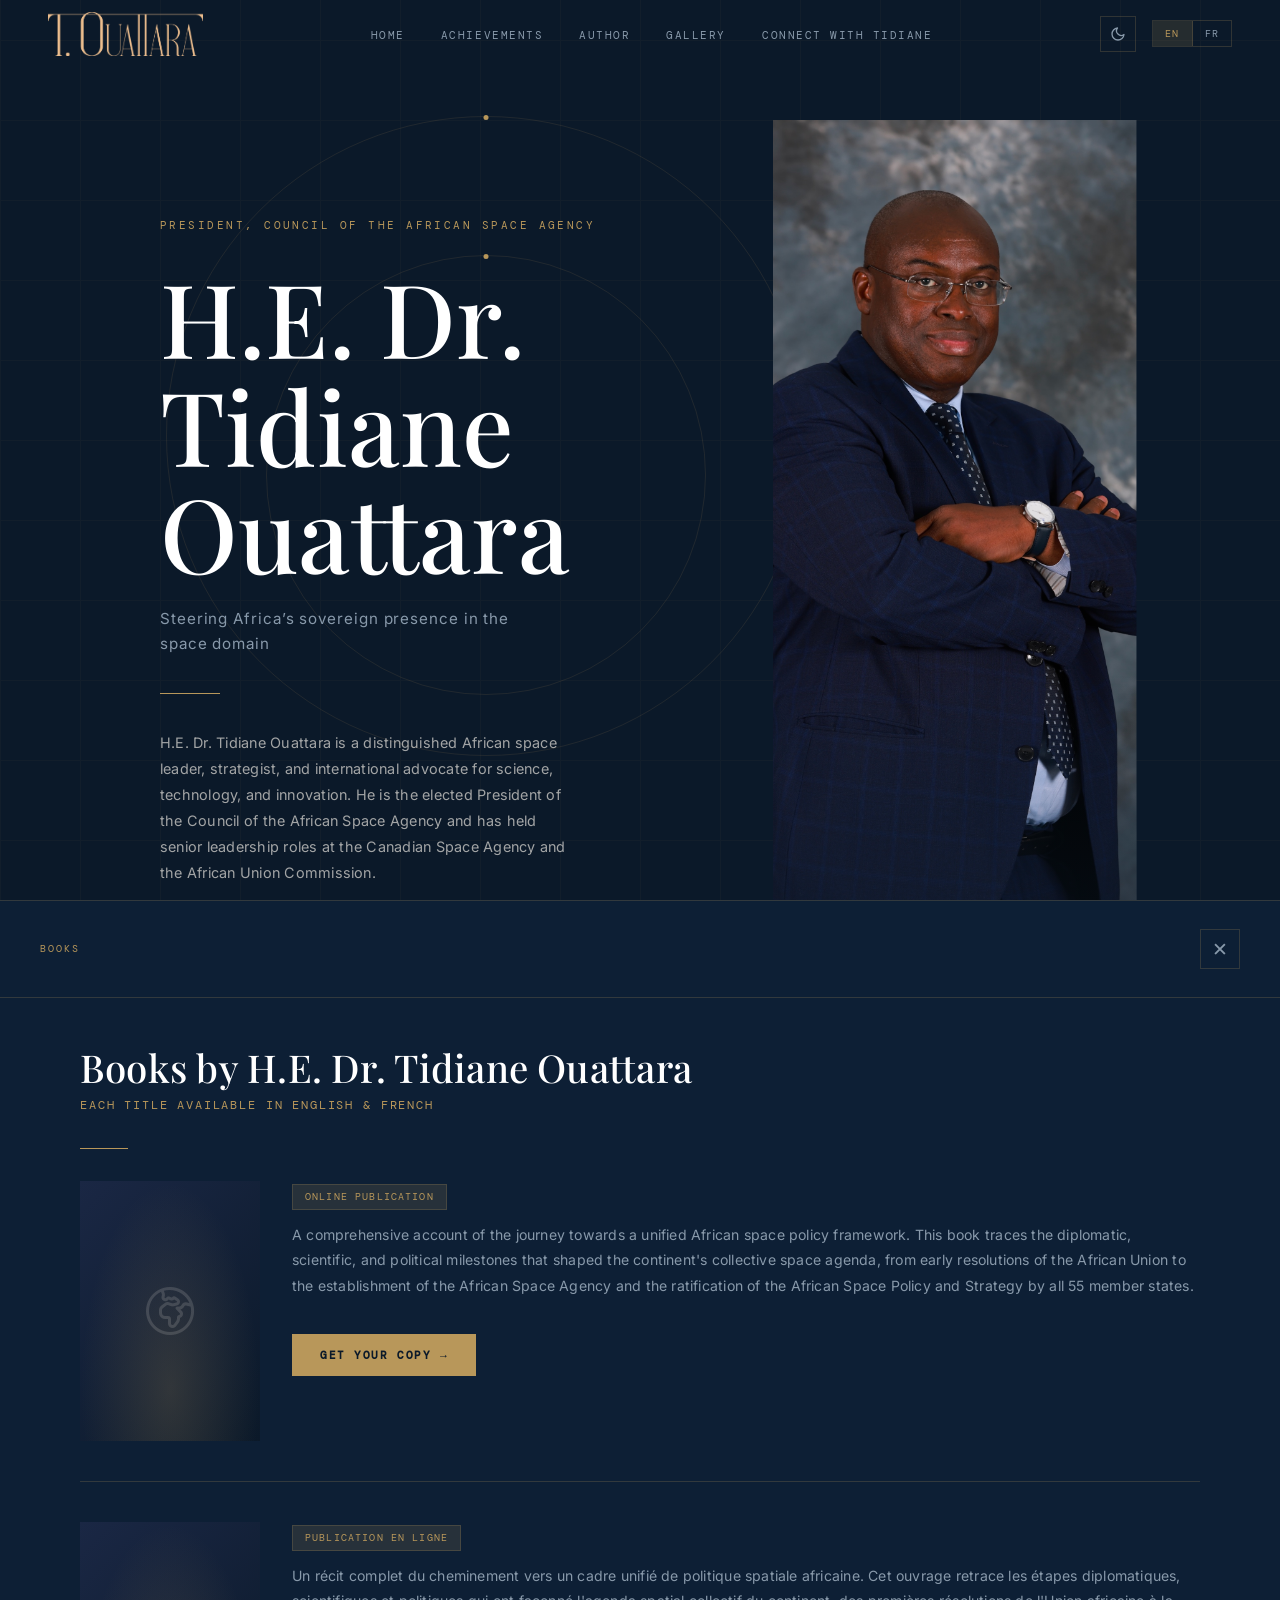
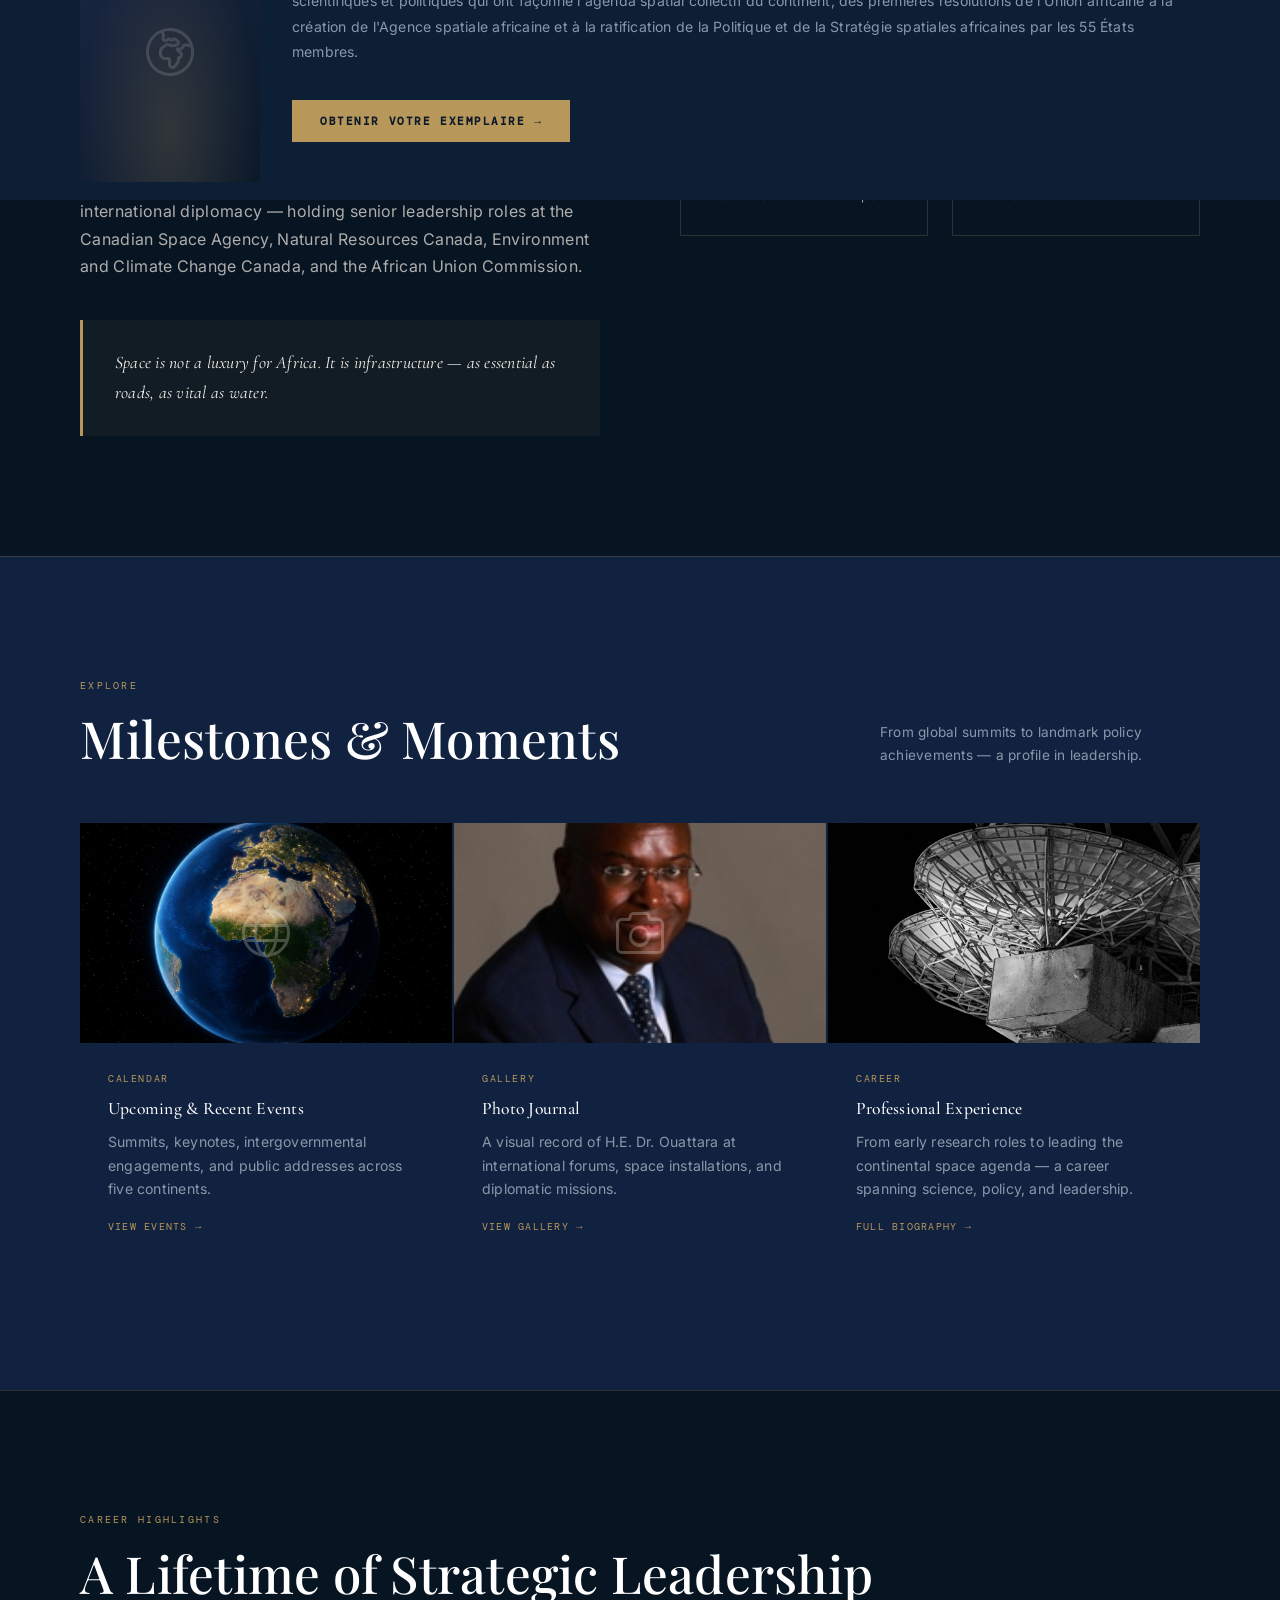
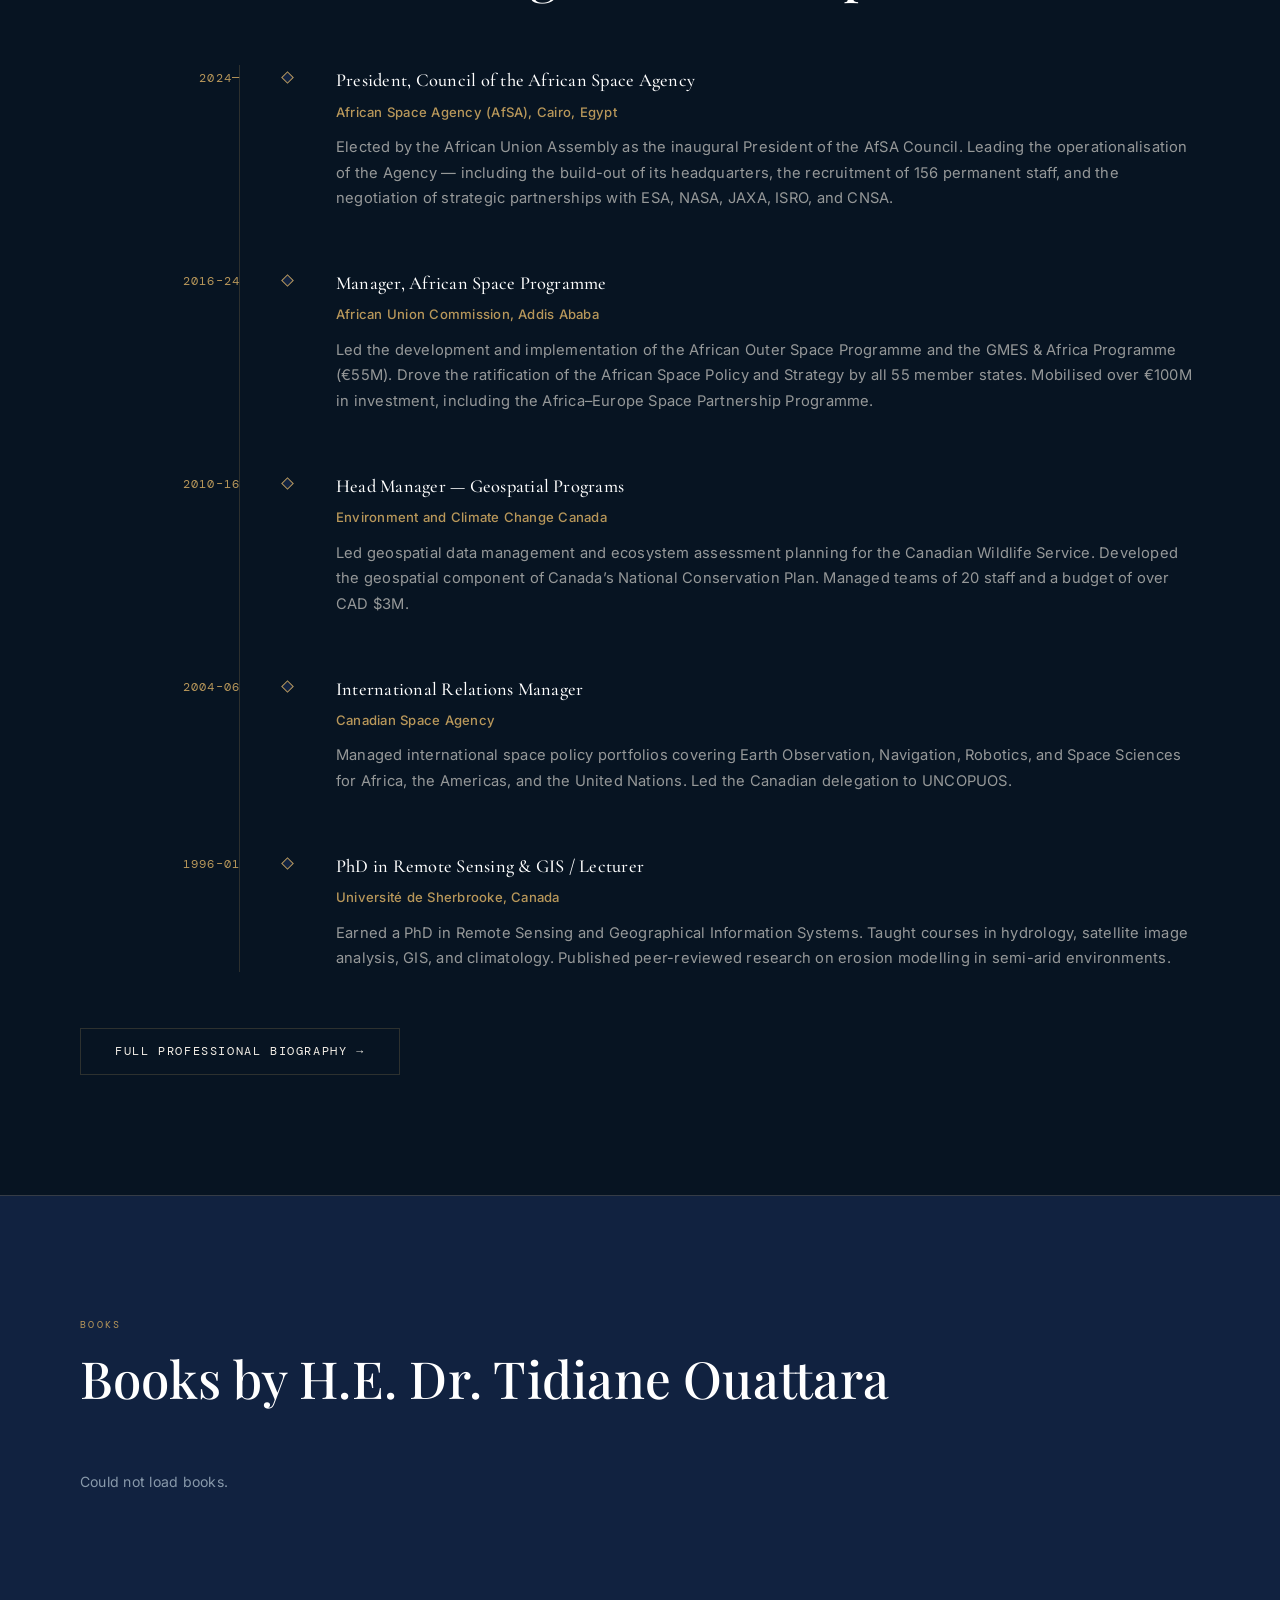
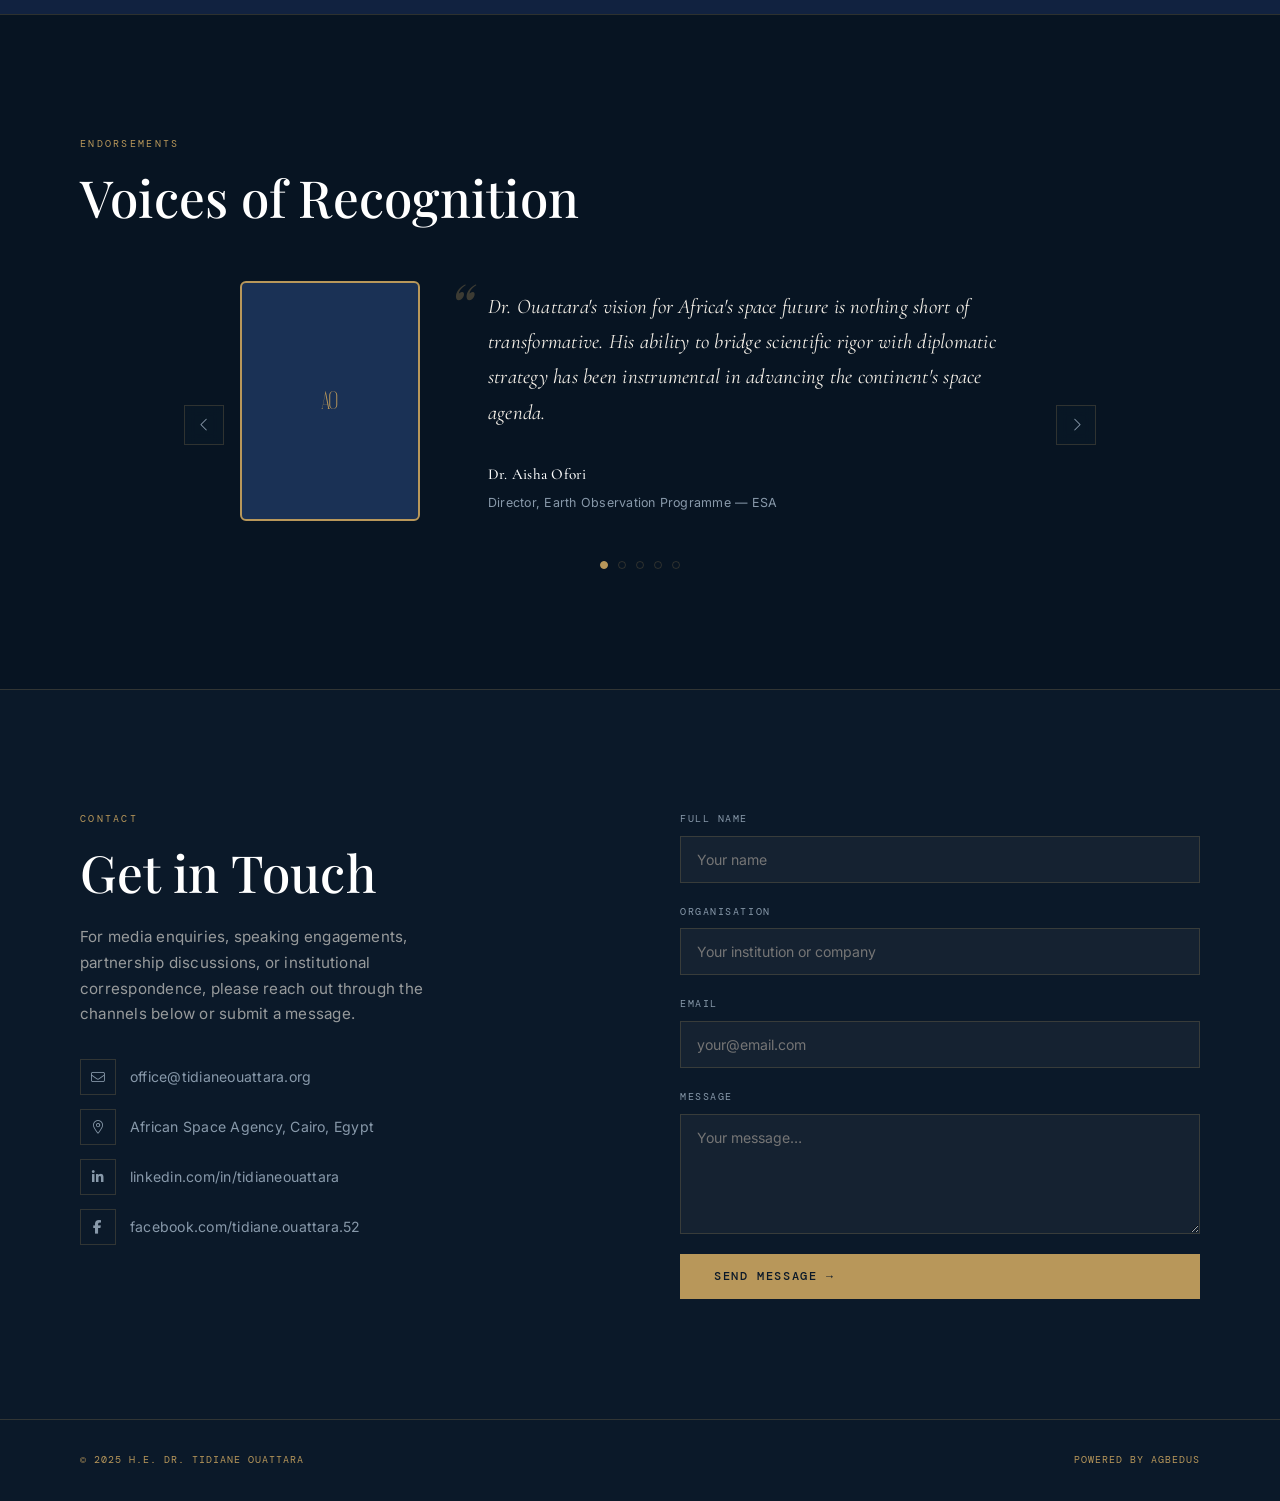
==== commit c30adafb: "SEO added" ====
--- a/index.html
+++ b/index.html
@@ -3,8 +3,44 @@
 <head>
 <meta charset="UTF-8" />
 <meta name="viewport" content="width=device-width, initial-scale=1.0" />
-<title>H.E. Dr. Tidiane Ouattara</title>
+<title>H.E. Dr. Tidiane Ouattara — President, Council of the African Space Agency</title>
+<meta name="description" content="H.E. Dr. Tidiane Ouattara is the elected President of the Council of the African Space Agency. Architect of Africa&rsquo;s space sovereignty &mdash; 30+ years of leadership in space science, policy, and diplomacy." />
+<meta name="keywords" content="Tidiane Ouattara, African Space Agency, AfSA, space policy, Africa space, remote sensing, GIS, African Union, space governance, Earth observation" />
+<meta name="author" content="H.E. Dr. Tidiane Ouattara" />
+<meta name="robots" content="index, follow" />
+<link rel="canonical" href="https://www.tidianeouattara.org/" />
 <link rel="icon" type="image/svg+xml" href="assets/icons/tidiane_favicon.svg" />
+<link rel="icon" type="image/png" sizes="32x32" href="assets/icons/tidiane_favicon.svg" />
+<link rel="icon" type="image/png" sizes="16x16" href="assets/icons/tidiane_favicon.svg" />
+<link rel="apple-touch-icon" href="assets/images/tidiane.jpg" />
+<meta name="theme-color" content="#0B1929" />
+
+<!-- Open Graph / Facebook -->
+<meta property="og:type" content="website" />
+<meta property="og:title" content="H.E. Dr. Tidiane Ouattara — President, Council of the African Space Agency" />
+<meta property="og:description" content="Architect of Africa&rsquo;s space sovereignty. Elected President of the Council of the African Space Agency. 30+ years of leadership in space science, policy, and diplomacy." />
+<meta property="og:url" content="https://www.tidianeouattara.org/" />
+<meta property="og:site_name" content="H.E. Dr. Tidiane Ouattara" />
+<meta property="og:image" content="https://www.tidianeouattara.org/assets/images/hero-africa-space.jpg" />
+<meta property="og:image:width" content="1200" />
+<meta property="og:image:height" content="630" />
+<meta property="og:image:alt" content="H.E. Dr. Tidiane Ouattara — President, Council of the African Space Agency" />
+<meta property="og:locale" content="en_US" />
+<meta property="og:locale:alternate" content="fr_FR" />
+
+<!-- Twitter Card -->
+<meta name="twitter:card" content="summary_large_image" />
+<meta name="twitter:title" content="H.E. Dr. Tidiane Ouattara — President, Council of the African Space Agency" />
+<meta name="twitter:description" content="Architect of Africa&rsquo;s space sovereignty. Elected President of the Council of the African Space Agency. 30+ years of leadership in space science, policy, and diplomacy." />
+<meta name="twitter:image" content="https://www.tidianeouattara.org/assets/images/hero-africa-space.jpg" />
+<meta name="twitter:image:alt" content="H.E. Dr. Tidiane Ouattara — President, Council of the African Space Agency" />
+
+<!-- hreflang -->
+<link rel="alternate" hreflang="en" href="https://www.tidianeouattara.org/" />
+<link rel="alternate" hreflang="fr" href="https://www.tidianeouattara.org/" />
+<link rel="alternate" hreflang="x-default" href="https://www.tidianeouattara.org/" />
+
+<!-- Preconnects & Fonts -->
 <link rel="preconnect" href="https://fonts.googleapis.com" />
 <link rel="preconnect" href="https://fonts.gstatic.com" crossorigin />
 <link href="https://fonts.googleapis.com/css2?family=Cormorant+Garamond:ital,wght@0,400;0,500;0,600;1,400&family=Inter:wght@300;400;500;600&family=DM+Mono:wght@400;500&display=swap" rel="stylesheet" />
@@ -12,6 +48,43 @@
 <link rel="stylesheet" href="assets/css/style.css" />
 <script>
   (function(){ var t = localStorage.getItem('tidiane-theme'); if (t === 'light') document.documentElement.classList.add('light-mode'); })();
+</script>
+
+<!-- JSON-LD Structured Data -->
+<script type="application/ld+json">
+{
+  "@context": "https://schema.org",
+  "@type": "Person",
+  "name": "H.E. Dr. Tidiane Ouattara",
+  "givenName": "Tidiane",
+  "familyName": "Ouattara",
+  "honorificPrefix": "H.E. Dr.",
+  "jobTitle": "President, Council of the African Space Agency",
+  "affiliation": {
+    "@type": "Organization",
+    "name": "African Space Agency (AfSA)",
+    "url": "https://afsa.au.int"
+  },
+  "alumniOf": [
+    {
+      "@type": "CollegeOrUniversity",
+      "name": "Université de Sherbrooke"
+    },
+    {
+      "@type": "CollegeOrUniversity",
+      "name": "Université Cocody-Abidjan"
+    }
+  ],
+  "knowsAbout": ["Space Policy", "Remote Sensing", "GIS", "Earth Observation", "African Space Governance"],
+  "url": "https://www.tidianeouattara.org",
+  "image": "https://www.tidianeouattara.org/assets/images/hero-africa-space.jpg",
+  "email": "office@tidianeouattara.org",
+  "sameAs": [
+    "https://www.linkedin.com/in/tidianeouattara/",
+    "https://www.facebook.com/tidiane.ouattara.52"
+  ],
+  "description": "Elected President of the Council of the African Space Agency. Architect of Africa's space sovereignty with 30+ years of leadership in space science, policy, and international diplomacy."
+}
 </script>
 </head>
 <body>
@@ -262,7 +335,7 @@
     <div class="contact-links">
       <div class="contact-link">
         <div class="contact-link-icon"><i class="fal fa-envelope"></i></div>
-        <span>office@drtidianeouattara.org</span>
+        <span>office@tidianeouattara.org</span>
       </div>
       <div class="contact-link">
         <div class="contact-link-icon"><i class="fal fa-location-dot"></i></div>
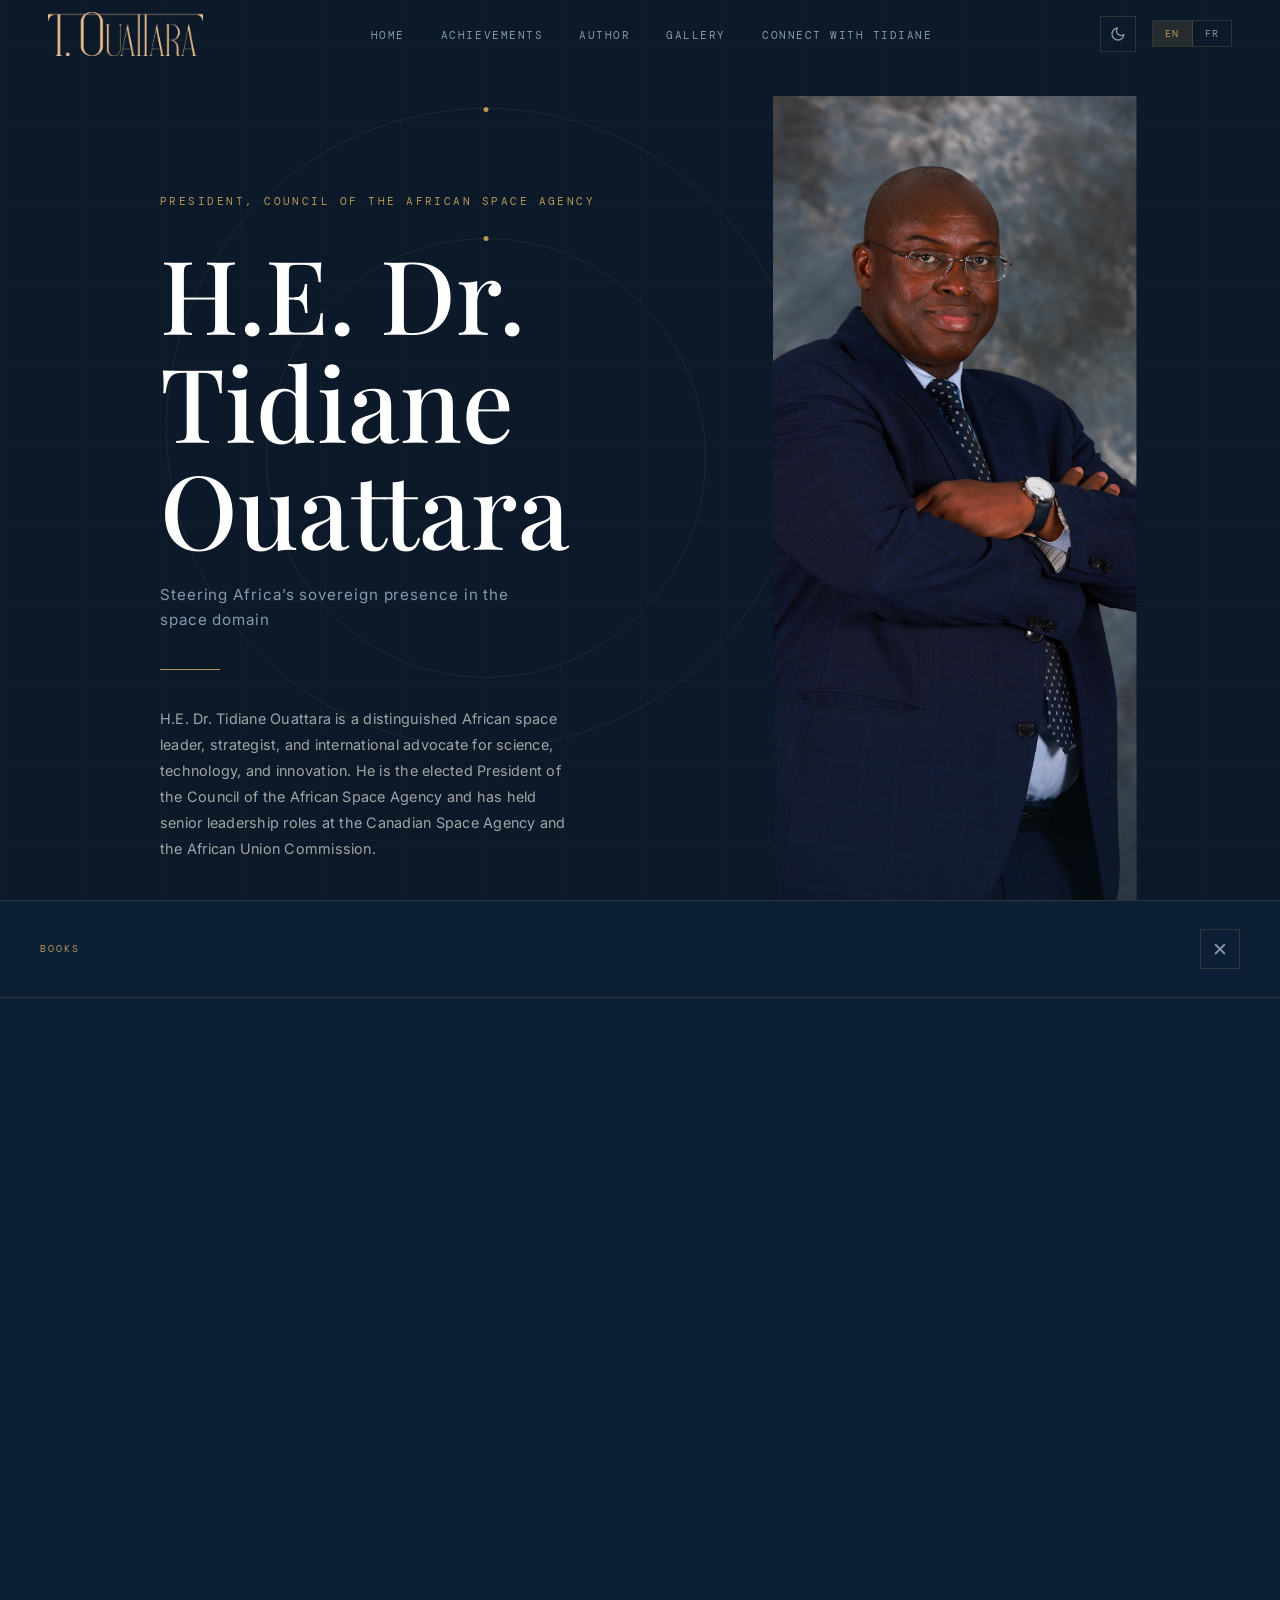
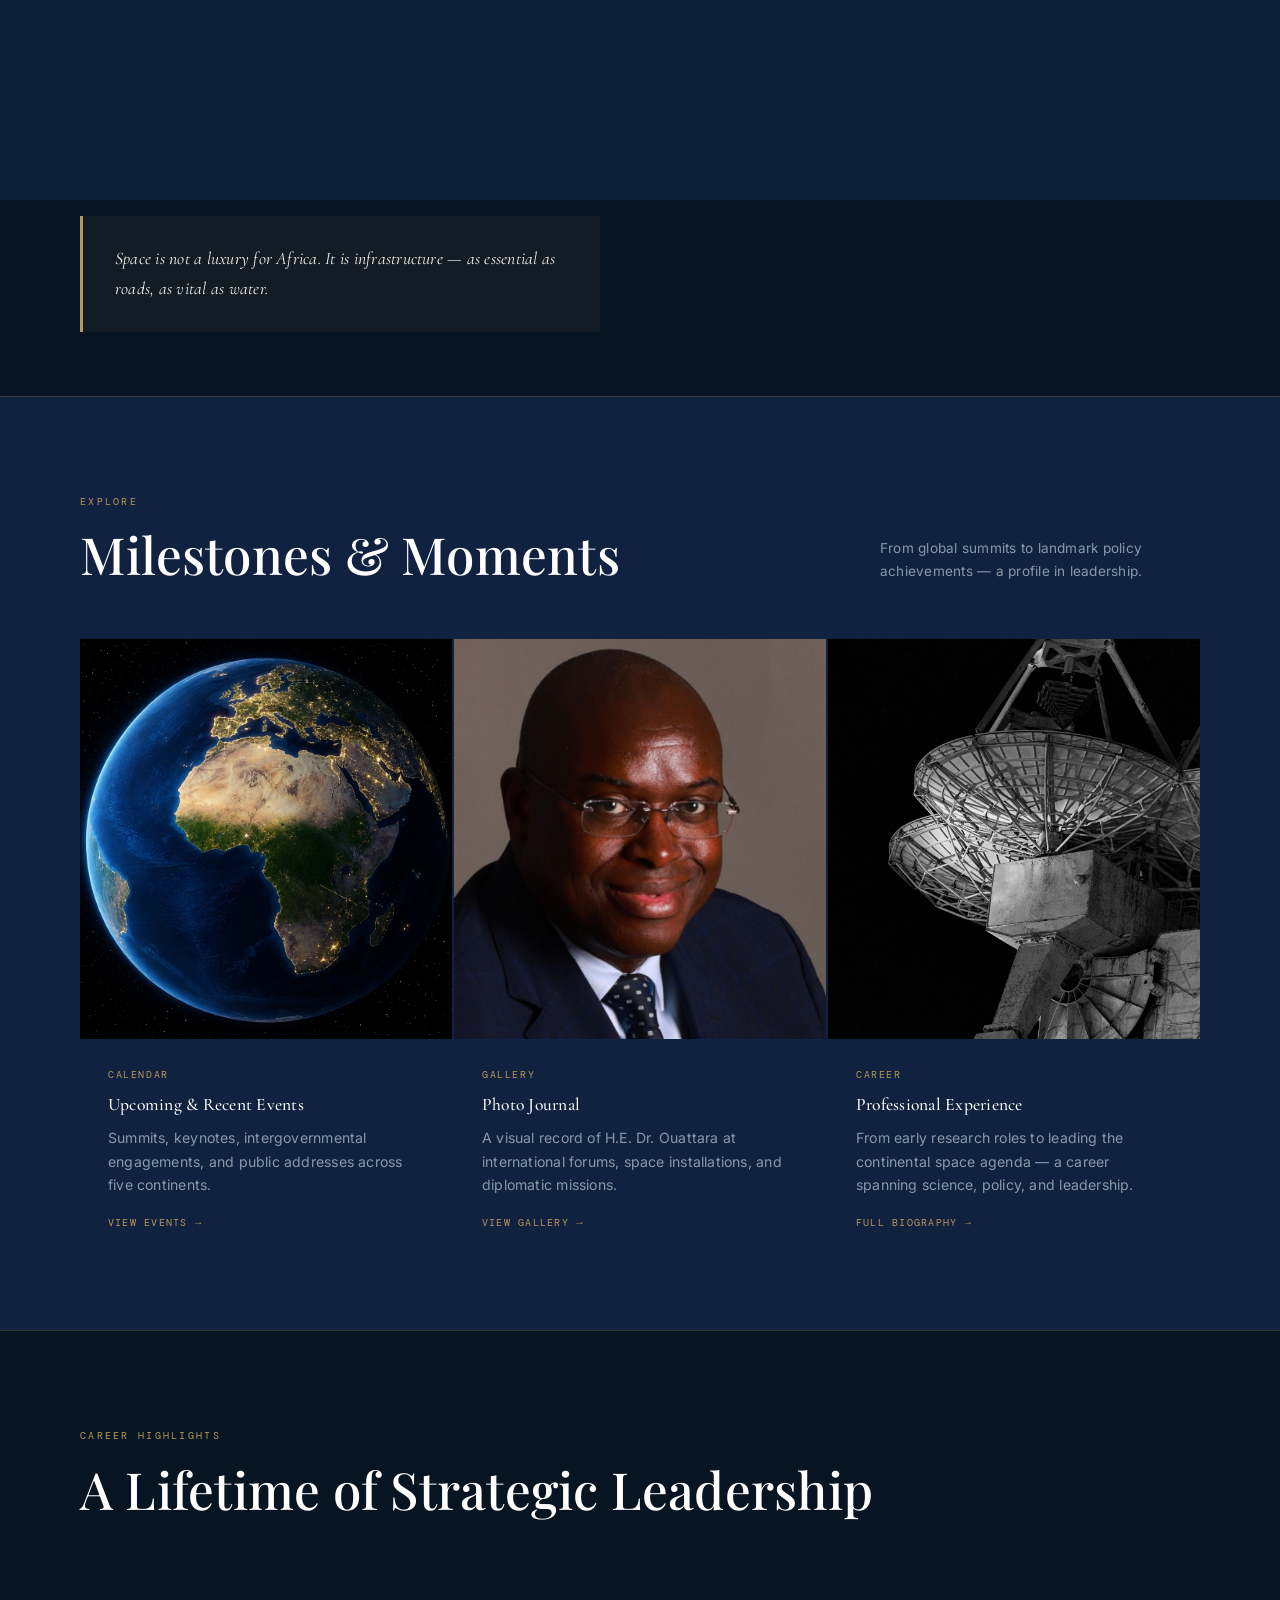
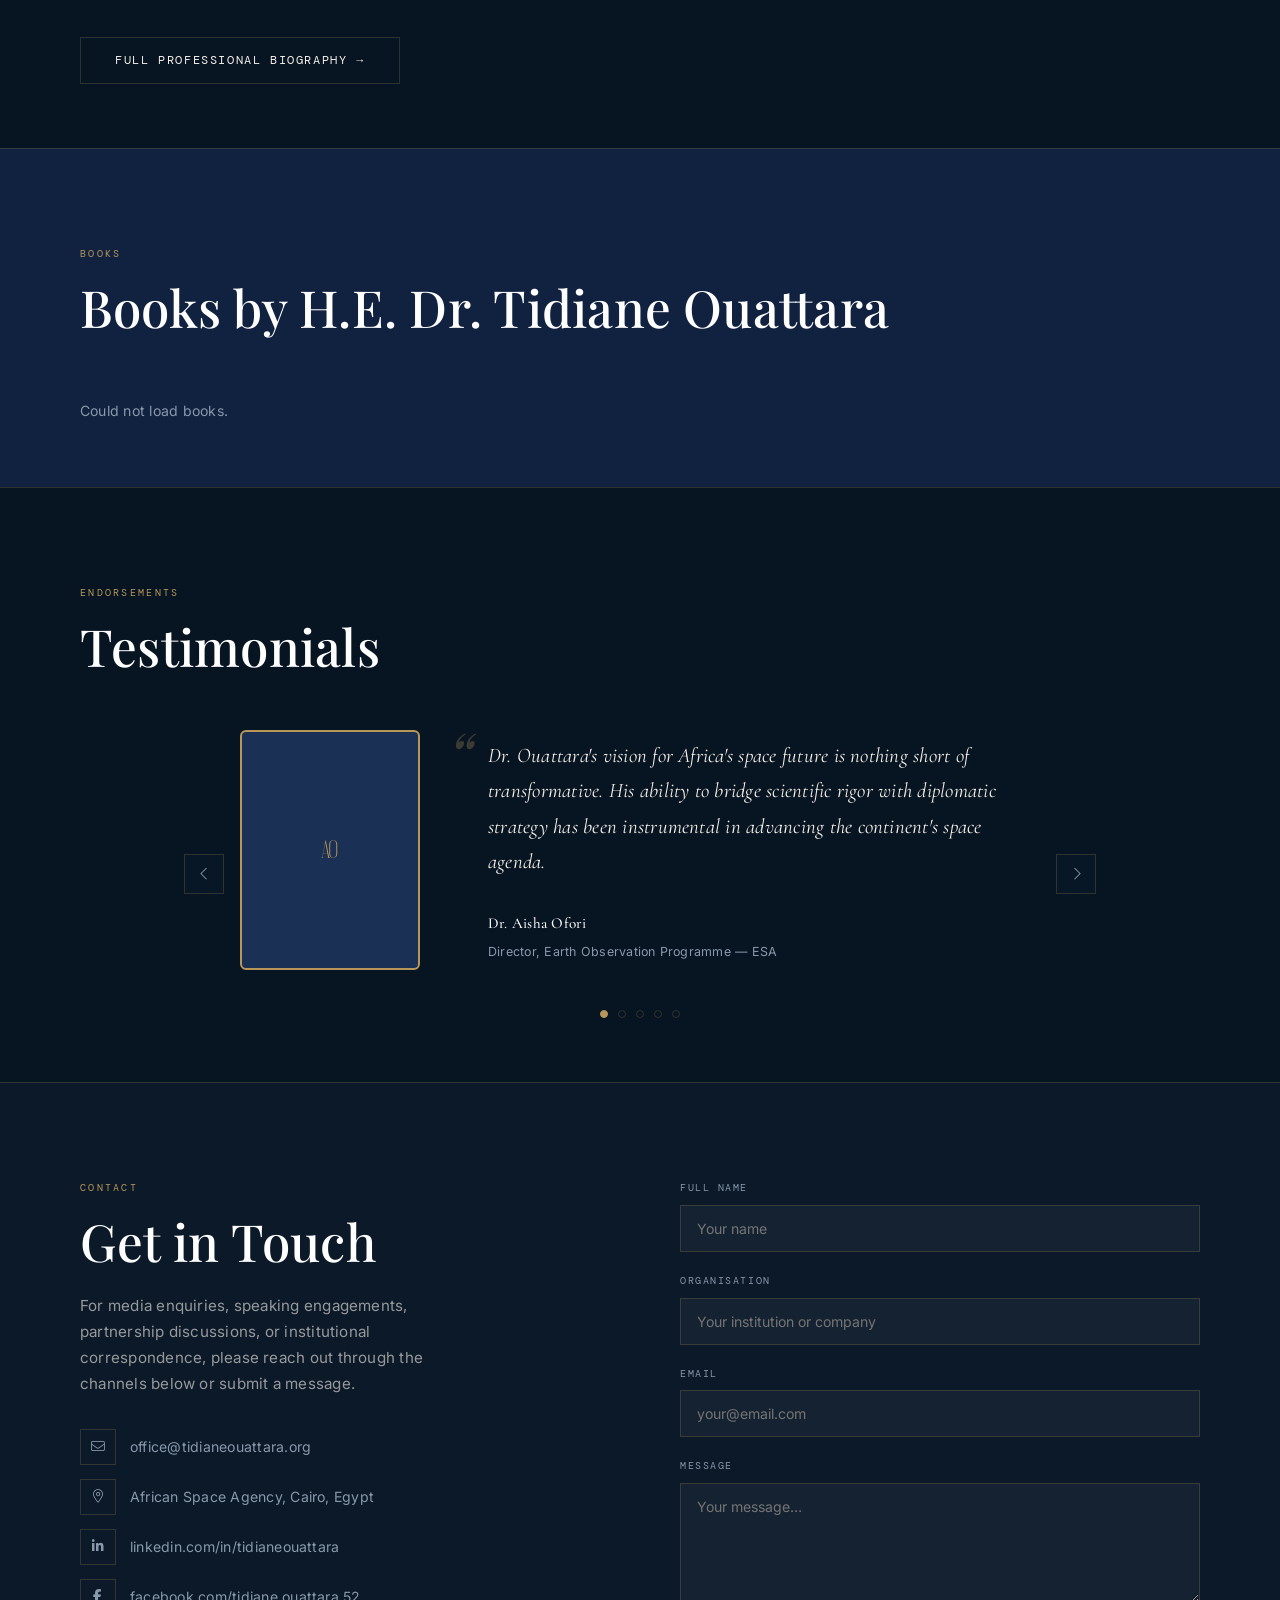
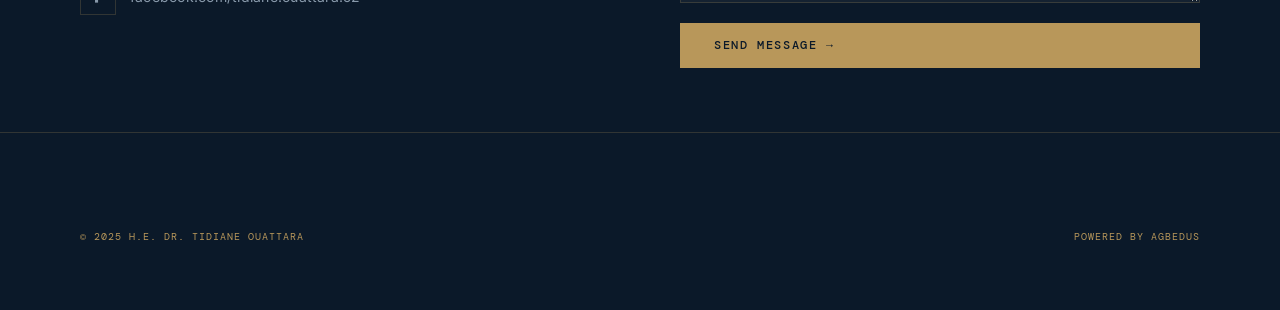
==== commit 42ad2ad6: "v0.05" ====
--- a/index.html
+++ b/index.html
@@ -45,7 +45,7 @@
 <link rel="preconnect" href="https://fonts.gstatic.com" crossorigin />
 <link href="https://fonts.googleapis.com/css2?family=Cormorant+Garamond:ital,wght@0,400;0,500;0,600;1,400&family=Inter:wght@300;400;500;600&family=DM+Mono:wght@400;500&display=swap" rel="stylesheet" />
 <link rel="stylesheet" href="assets/icons/fontawesome/css/all.css" />
-<link rel="stylesheet" href="assets/css/style.css" />
+<link rel="stylesheet" href="assets/css/style.css?v=2" />
 <script>
   (function(){ var t = localStorage.getItem('tidiane-theme'); if (t === 'light') document.documentElement.classList.add('light-mode'); })();
 </script>
@@ -202,7 +202,7 @@
     <div class="card reveal" onclick="openSheet('events')">
       <div class="card-thumb">
         <div class="card-thumb-bg" style="background:url('assets/images/africa-globe.png') center/cover"></div>
-        <div class="card-thumb-inner"><i class="fal fa-globe card-thumb-icon"></i></div>
+        <div class="card-thumb-inner"></div>
       </div>
       <div class="card-overlay"></div>
       <div class="card-body">
@@ -215,8 +215,8 @@
 
     <div class="card reveal" onclick="openSheet('photos')" style="transition-delay:.1s;">
       <div class="card-thumb">
-        <div class="card-thumb-bg" style="background:url('assets/images/tidiane-gallery-11.jpg') center/cover"></div>
-        <div class="card-thumb-inner"><i class="fal fa-camera card-thumb-icon"></i></div>
+        <div class="card-thumb-bg" style="background:url('assets/images/tidiane-gallery-12.jpg') center/cover"></div>
+        <div class="card-thumb-inner"></div>
       </div>
       <div class="card-overlay"></div>
       <div class="card-body">
@@ -230,7 +230,7 @@
     <div class="card reveal" onclick="openSheet('experience')" style="transition-delay:.2s;">
       <div class="card-thumb">
         <div class="card-thumb-bg" style="background:url('assets/images/satellite-dishes-night.jpg') center/cover"></div>
-        <div class="card-thumb-inner"><i class="fal fa-satellite card-thumb-icon"></i></div>
+        <div class="card-thumb-inner"></div>
       </div>
       <div class="card-overlay"></div>
       <div class="card-body">
@@ -265,37 +265,7 @@
     <div class="section-label" data-i18n="experience.label">Career Highlights</div>
     <h2 class="section-heading" data-i18n="experience.heading">A Lifetime of<br />Strategic Leadership</h2>
   </div>
-  <div class="timeline">
-    <div class="tl-year reveal"><div class="tl-year-text">2024—</div></div>
-    <div class="tl-content reveal">
-      <div class="tl-role" data-i18n="timeline.t1_role">President, Council of the African Space Agency</div>
-      <div class="tl-org" data-i18n="timeline.t1_org">African Space Agency (AfSA), Cairo, Egypt</div>
-      <div class="tl-desc" data-i18n="timeline.t1_desc">Elected by the African Union Assembly as the inaugural President of the AfSA Council. Leading the operationalisation of the Agency — including the build-out of its headquarters, the recruitment of 156 permanent staff, and the negotiation of strategic partnerships with ESA, NASA, JAXA, ISRO, and CNSA.</div>
-    </div>
-    <div class="tl-year reveal"><div class="tl-year-text">2016–24</div></div>
-    <div class="tl-content reveal">
-      <div class="tl-role" data-i18n="timeline.t2_role">Manager, African Space Programme</div>
-      <div class="tl-org" data-i18n="timeline.t2_org">African Union Commission, Addis Ababa</div>
-      <div class="tl-desc" data-i18n="timeline.t2_desc">Led the development and implementation of the African Outer Space Programme and the GMES &amp; Africa Programme (€55M). Drove the ratification of the African Space Policy and Strategy by all 55 member states. Mobilised over €100M in investment, including the Africa–Europe Space Partnership Programme.</div>
-    </div>
-    <div class="tl-year reveal"><div class="tl-year-text">2010–16</div></div>
-    <div class="tl-content reveal">
-      <div class="tl-role" data-i18n="timeline.t3_role">Head Manager — Geospatial Programs</div>
-      <div class="tl-org" data-i18n="timeline.t3_org">Environment and Climate Change Canada</div>
-      <div class="tl-desc" data-i18n="timeline.t3_desc">Led geospatial data management and ecosystem assessment planning for the Canadian Wildlife Service. Developed the geospatial component of Canada's National Conservation Plan. Managed teams of 20 staff and a budget of over CAD $3M.</div>
-    </div>
-    <div class="tl-year reveal"><div class="tl-year-text">2004–06</div></div>
-    <div class="tl-content reveal">
-      <div class="tl-role" data-i18n="timeline.t4_role">International Relations Manager</div>
-      <div class="tl-org" data-i18n="timeline.t4_org">Canadian Space Agency</div>
-      <div class="tl-desc" data-i18n="timeline.t4_desc">Managed international space policy portfolios covering Earth Observation, Navigation, Robotics, and Space Sciences for Africa, the Americas, and the United Nations. Led the Canadian delegation to UNCOPUOS.</div>
-    </div>
-    <div class="tl-year reveal"><div class="tl-year-text">1996–01</div></div>
-    <div class="tl-content reveal" style="padding-bottom:0;">
-      <div class="tl-role" data-i18n="timeline.t5_role">PhD in Remote Sensing &amp; GIS / Lecturer</div>
-      <div class="tl-org" data-i18n="timeline.t5_org">Université de Sherbrooke, Canada</div>
-      <div class="tl-desc" data-i18n="timeline.t5_desc">Earned a PhD in Remote Sensing and Geographical Information Systems. Taught courses in hydrology, satellite image analysis, GIS, and climatology. Published peer-reviewed research on erosion modelling in semi-arid environments.</div>
-    </div>
+  <div class="timeline" id="timeline-list">
   </div>
   <div style="margin-top:56px;" class="reveal">
     <button class="btn-ghost" onclick="openSheet('experience')" data-i18n="experience.btn_full">Full Professional Biography →</button>
@@ -316,7 +286,7 @@
 <section id="testimonials">
   <div class="testimonials-header reveal">
     <div class="section-label" data-i18n="testimonials.label">Endorsements</div>
-    <h2 class="section-heading" data-i18n="testimonials.heading">Voices of<br />Recognition</h2>
+    <h2 class="section-heading" data-i18n="testimonials.heading">Testimonials</h2>
   </div>
   <div class="testimonials-carousel reveal">
     <div class="testimonials-track" id="testimonials-track"></div>
@@ -764,86 +734,10 @@
 <script type="text/html" id="tmpl-sheet-books">
 <div class="sheet" id="sheet-books">
   <div class="sheet-header">
-    <div class="sheet-header-label">Books</div>
+    <div class="sheet-header-label" data-i18n="books.label">Books</div>
     <button class="sheet-close" onclick="closeSheet()">✕</button>
   </div>
-  <div class="sheet-body">
-    <div class="sheet-title">Books by H.E. Dr. Tidiane Ouattara</div>
-    <div class="sheet-subtitle">Each title available in English &amp; French</div>
-    <div class="sheet-divider"></div>
-
-    <div class="sheet-book-detail">
-      <div class="sheet-book-cover bc-1" style="height:260px;position:relative;overflow:hidden;">
-        <div style="position:absolute;inset:0;background:radial-gradient(ellipse at 50% 80%,rgba(184,151,90,.2),transparent 70%)"></div>
-        <div style="position:absolute;inset:0;display:flex;align-items:center;justify-content:center;font-size:3rem;opacity:.15"><i class="fal fa-globe-africa"></i></div>
-      </div>
-      <div>
-        <div class="book-status">Online Publication</div>
-        <div class="sheet-book-desc">A comprehensive account of the journey towards a unified African space policy framework. This book traces the diplomatic, scientific, and political milestones that shaped the continent's collective space agenda, from early resolutions of the African Union to the establishment of the African Space Agency and the ratification of the African Space Policy and Strategy by all 55 member states.</div>
-        <button class="sheet-book-buy" onclick="event.stopPropagation()">Get your copy →</button>
-      </div>
-    </div>
-
-    <div class="sheet-book-detail">
-      <div class="sheet-book-cover bc-1" style="height:260px;position:relative;overflow:hidden;">
-        <div style="position:absolute;inset:0;background:radial-gradient(ellipse at 50% 80%,rgba(184,151,90,.2),transparent 70%)"></div>
-        <div style="position:absolute;inset:0;display:flex;align-items:center;justify-content:center;font-size:3rem;opacity:.15"><i class="fal fa-globe-africa"></i></div>
-      </div>
-      <div>
-        <div class="book-status">Publication en ligne</div>
-        <div class="sheet-book-desc">Un récit complet du cheminement vers un cadre unifié de politique spatiale africaine. Cet ouvrage retrace les étapes diplomatiques, scientifiques et politiques qui ont façonné l'agenda spatial collectif du continent, des premières résolutions de l'Union africaine à la création de l'Agence spatiale africaine et à la ratification de la Politique et de la Stratégie spatiales africaines par les 55 États membres.</div>
-        <button class="sheet-book-buy" onclick="event.stopPropagation()">Obtenir votre exemplaire →</button>
-      </div>
-    </div>
-
-    <div class="sheet-book-detail">
-      <div class="sheet-book-cover bc-2" style="height:260px;position:relative;overflow:hidden;">
-        <div style="position:absolute;inset:0;background:radial-gradient(ellipse at 50% 80%,rgba(90,151,100,.15),transparent 70%)"></div>
-        <div style="position:absolute;inset:0;display:flex;align-items:center;justify-content:center;font-size:3rem;opacity:.15"><i class="fal fa-satellite"></i></div>
-      </div>
-      <div>
-        <div class="book-status">Online Publication</div>
-        <div class="sheet-book-desc">An examination of the institutional, legal, and regulatory frameworks shaping space activities across the African continent. This volume analyses the mechanisms for continental coordination, the harmonisation of national space legislation, and the role of regional cooperation in building Africa's space governance architecture.</div>
-        <button class="sheet-book-buy" onclick="event.stopPropagation()">Get your copy →</button>
-      </div>
-    </div>
-
-    <div class="sheet-book-detail">
-      <div class="sheet-book-cover bc-2" style="height:260px;position:relative;overflow:hidden;">
-        <div style="position:absolute;inset:0;background:radial-gradient(ellipse at 50% 80%,rgba(90,151,100,.15),transparent 70%)"></div>
-        <div style="position:absolute;inset:0;display:flex;align-items:center;justify-content:center;font-size:3rem;opacity:.15"><i class="fal fa-satellite"></i></div>
-      </div>
-      <div>
-        <div class="book-status">Publication en ligne</div>
-        <div class="sheet-book-desc">Un examen des cadres institutionnels, juridiques et réglementaires qui façonnent les activités spatiales à travers le continent africain. Ce volume analyse les mécanismes de coordination continentale, l'harmonisation des législations spatiales nationales et le rôle de la coopération régionale dans la construction de l'architecture de gouvernance spatiale de l'Afrique.</div>
-        <button class="sheet-book-buy" onclick="event.stopPropagation()">Obtenir votre exemplaire →</button>
-      </div>
-    </div>
-
-    <div class="sheet-book-detail">
-      <div class="sheet-book-cover bc-3" style="height:260px;position:relative;overflow:hidden;">
-        <div style="position:absolute;inset:0;background:radial-gradient(ellipse at 50% 80%,rgba(184,100,60,.18),transparent 70%)"></div>
-        <div style="position:absolute;inset:0;display:flex;align-items:center;justify-content:center;font-size:3rem;opacity:.15"><i class="fal fa-rocket"></i></div>
-      </div>
-      <div>
-        <div class="book-status">Online Publication</div>
-        <div class="sheet-book-desc">An analytical framework for designing and implementing sustainable, impactful space programmes across African nations. This volume outlines strategic priorities, capacity-building pathways, funding mechanisms, and partnership models essential for building resilient space ecosystems that serve Africa's development priorities.</div>
-        <button class="sheet-book-buy" onclick="event.stopPropagation()">Get your copy →</button>
-      </div>
-    </div>
-
-    <div class="sheet-book-detail" style="border-bottom:none;">
-      <div class="sheet-book-cover bc-3" style="height:260px;position:relative;overflow:hidden;">
-        <div style="position:absolute;inset:0;background:radial-gradient(ellipse at 50% 80%,rgba(184,100,60,.18),transparent 70%)"></div>
-        <div style="position:absolute;inset:0;display:flex;align-items:center;justify-content:center;font-size:3rem;opacity:.15"><i class="fal fa-rocket"></i></div>
-      </div>
-      <div>
-        <div class="book-status">Publication en ligne</div>
-        <div class="sheet-book-desc">Un cadre analytique pour la conception et la mise en œuvre de programmes spatiaux durables et à impact à travers les nations africaines. Cet ouvrage définit les priorités stratégiques, les voies de renforcement des capacités, les mécanismes de financement et les modèles de partenariat essentiels à la construction d'écosystèmes spatiaux résilients au service des priorités de développement de l'Afrique.</div>
-        <button class="sheet-book-buy" onclick="event.stopPropagation()">Obtenir votre exemplaire →</button>
-      </div>
-    </div>
-
+  <div class="sheet-body" id="sheet-books-body">
   </div>
 </div>
 </script>
--- a/assets/css/style.css
+++ b/assets/css/style.css
@@ -419,7 +419,7 @@
 .reveal-right.visible { opacity: 1; transform: none; }
 
 /* ── SECTION BASE ─────────────────────────────────────────── */
-section { padding: 120px 80px; position: relative; }
+section { padding: 96px 80px 64px 80px; position: relative; }
 .section-label {
   font-family: var(--ff-mono);
   font-size: .65rem;
@@ -446,6 +446,7 @@
   gap: 80px;
   align-items: center;
   border-top: 1px solid var(--border);
+  padding: 96px 80px 64px 80px;
 }
 .about-stats {
   display: grid;
@@ -499,7 +500,7 @@
 
 /* ── CARDS GRID (events, photos, experience) ──────────────── */
 .cards-section {
-  padding: 120px 80px;
+  padding: 96px 80px 64px 80px;
   background: var(--navy-mid);
   border-top: 1px solid var(--border);
   position: relative;
@@ -524,7 +525,7 @@
 }
 .card:hover { transform: translateY(-4px); z-index: 2; }
 .card-thumb {
-  height: 220px;
+  height: 400px;
   background: var(--navy-light);
   overflow: hidden;
   position: relative;
@@ -945,6 +946,7 @@
   grid-template-columns: 1fr 1fr;
   gap: 80px;
   align-items: start;
+  padding: 96px 80px 64px 80px;
 }
 .contact-info p { color: rgba(245,240,232,.6); font-size: .95rem; margin-bottom: 32px; max-width: 380px; letter-spacing: .015em; }
 .contact-links { display: flex; flex-direction: column; gap: 14px; margin-top: 8px; }
@@ -983,7 +985,7 @@
 .form-input:focus { border-color: var(--gold); }
 .form-textarea { min-height: 120px; resize: vertical; }
 footer {
-  padding: 32px 80px;
+  padding: 96px 80px 64px 80px;
   border-top: 1px solid var(--border);
   display: flex; justify-content: space-between; align-items: center;
   font-family: var(--ff-mono);
@@ -1046,7 +1048,7 @@
 .sheet-body {
   flex: 1;
   overflow-y: auto;
-  padding: 48px 80px;
+  padding: 96px 80px 64px 80px;
 }
 .sheet-body::-webkit-scrollbar { width: 3px; }
 .sheet-body::-webkit-scrollbar-thumb { background: var(--gold-dim); }
@@ -1219,6 +1221,52 @@
   transition: background .25s;
 }
 .sheet-book-buy:hover { background: var(--gold-light); }
+
+.related-book-card .book-cover { height: 200px; }
+.related-book-card .book-meta-title { font-size: .82rem; }
+
+.book-review-item {
+  padding: 16px 0;
+  border-bottom: 1px solid var(--border);
+}
+.book-review-item:last-child { border-bottom: none; }
+.book-review-name {
+  font-family: var(--ff-mono);
+  font-size: .75rem;
+  font-weight: 600;
+  color: var(--gold);
+  letter-spacing: .08em;
+  text-transform: uppercase;
+  margin-bottom: 4px;
+}
+.book-review-stars {
+  font-size: 1rem;
+  color: var(--gold);
+  margin-bottom: 6px;
+  letter-spacing: 2px;
+}
+.book-review-text {
+  font-size: .85rem;
+  color: var(--cream);
+  line-height: 1.6;
+}
+.book-review-empty {
+  font-size: .85rem;
+  color: var(--text-muted);
+  padding: 12px 0;
+}
+.review-input:focus { outline: none; border-color: var(--gold); }
+
+.sheet-book-layout {
+  display: grid;
+  grid-template-columns: 9fr 3fr;
+  gap: 40px;
+  align-items: start;
+}
+.sheet-book-review-col {
+  border-left: 1px solid var(--border);
+  padding-left: 32px;
+}
 
 /* ── Sheet sub-tabs ───────────────────────────────────────── */
 .sheet-subtabs {
@@ -1531,9 +1579,9 @@
 
 /* ── RESPONSIVE ───────────────────────────────────────────── */
 @media (max-width: 900px) {
-  section { padding: 80px 16px; }
-  .cards-section { padding: 80px 16px; }
-  #hero { grid-template-columns: 1fr; min-height: auto; }
+  section { padding: 120px 16px 48px; }
+  .cards-section { padding: 120px 16px 48px; }
+  #hero { padding: 0; grid-template-columns: 1fr; min-height: auto; }
   .hero-left { padding: 120px 16px 48px; }
   .hero-right {
     display: block;
@@ -1546,13 +1594,13 @@
     transform: none;
   }
   .portrait-badge { bottom: 32px; left: 16px; }
-  #about { grid-template-columns: 1fr; gap: 40px; padding: 80px 16px; }
+  #about { grid-template-columns: 1fr; gap: 40px; padding: 120px 16px 48px; }
   .cards-grid { grid-template-columns: 1fr; }
   .books-grid { grid-template-columns: 1fr; }
   .timeline { grid-template-columns: 80px 1fr; gap: 0 24px; }
   .timeline::before { left: 79px; }
-  #contact { grid-template-columns: 1fr; gap: 48px; padding: 80px 16px; }
-  footer { padding: 24px 16px; flex-direction: column; gap: 12px; text-align: center; }
+  #contact { grid-template-columns: 1fr; gap: 48px; padding: 120px 16px 48px; }
+  footer { padding: 120px 16px 48px; flex-direction: column; gap: 12px; text-align: center; }
   nav { padding: 0 16px; }
   .nav-links { display: none; }
   .nav-toggle { display: flex; }
@@ -1564,8 +1612,9 @@
 }
 
 @media (max-width: 480px) {
-  section { padding: 60px 16px; }
-  .cards-section { padding: 60px 16px; }
+  section { padding: 100px 16px 32px; }
+  .cards-section { padding: 100px 16px 32px; }
+  #hero { padding: 0; }
   .hero-left { padding: 100px 16px 32px; }
   .hero-name { font-size: clamp(2.8rem, 10vw, 4.5rem); }
   .hero-title { font-size: .85rem; }
@@ -1581,7 +1630,7 @@
   .portrait-badge { bottom: 20px; left: 16px; padding-left: 14px; }
   .portrait-badge-title { font-size: .55rem; }
   .portrait-badge-org { font-size: .9rem; }
-  #about { padding: 60px 16px; gap: 32px; }
+  #about { padding: 100px 16px 32px; gap: 32px; }
   .about-stats { grid-template-columns: 1fr 1fr; gap: 16px; }
   .stat-number { font-size: 2rem; }
   .stat-label { font-size: .72rem; }
@@ -1597,9 +1646,9 @@
   .books-grid { gap: 24px; }
   .book-cover { height: 260px; }
   .book-cover-title { font-size: 1.1rem; }
-  #contact { padding: 60px 16px; gap: 32px; }
+  #contact { padding: 100px 16px 32px; gap: 32px; }
   .contact-info p { font-size: .82rem; }
-  .sheet-body { padding: 32px 16px; }
+  .sheet-body { padding: 100px 16px 32px; }
   .sheet-title { font-size: 1.8rem; }
   .sheet-event-item { grid-template-columns: 72px 1fr; gap: 16px; }
   .sheet-exp-header { flex-direction: column; gap: 6px; }
@@ -1610,7 +1659,7 @@
   .testimonial-quote { font-size: 1.1rem; padding-left: 24px; }
   .testimonial-quote::before { font-size: 3rem; left: -4px; top: -12px; }
   .testimonial-author { padding-left: 24px; }
-  footer { padding: 20px 16px; }
+  footer { padding: 100px 16px 32px; }
   /* Bigger touch targets for mobile nav */
   .nav-links a {
     font-size: .85rem;
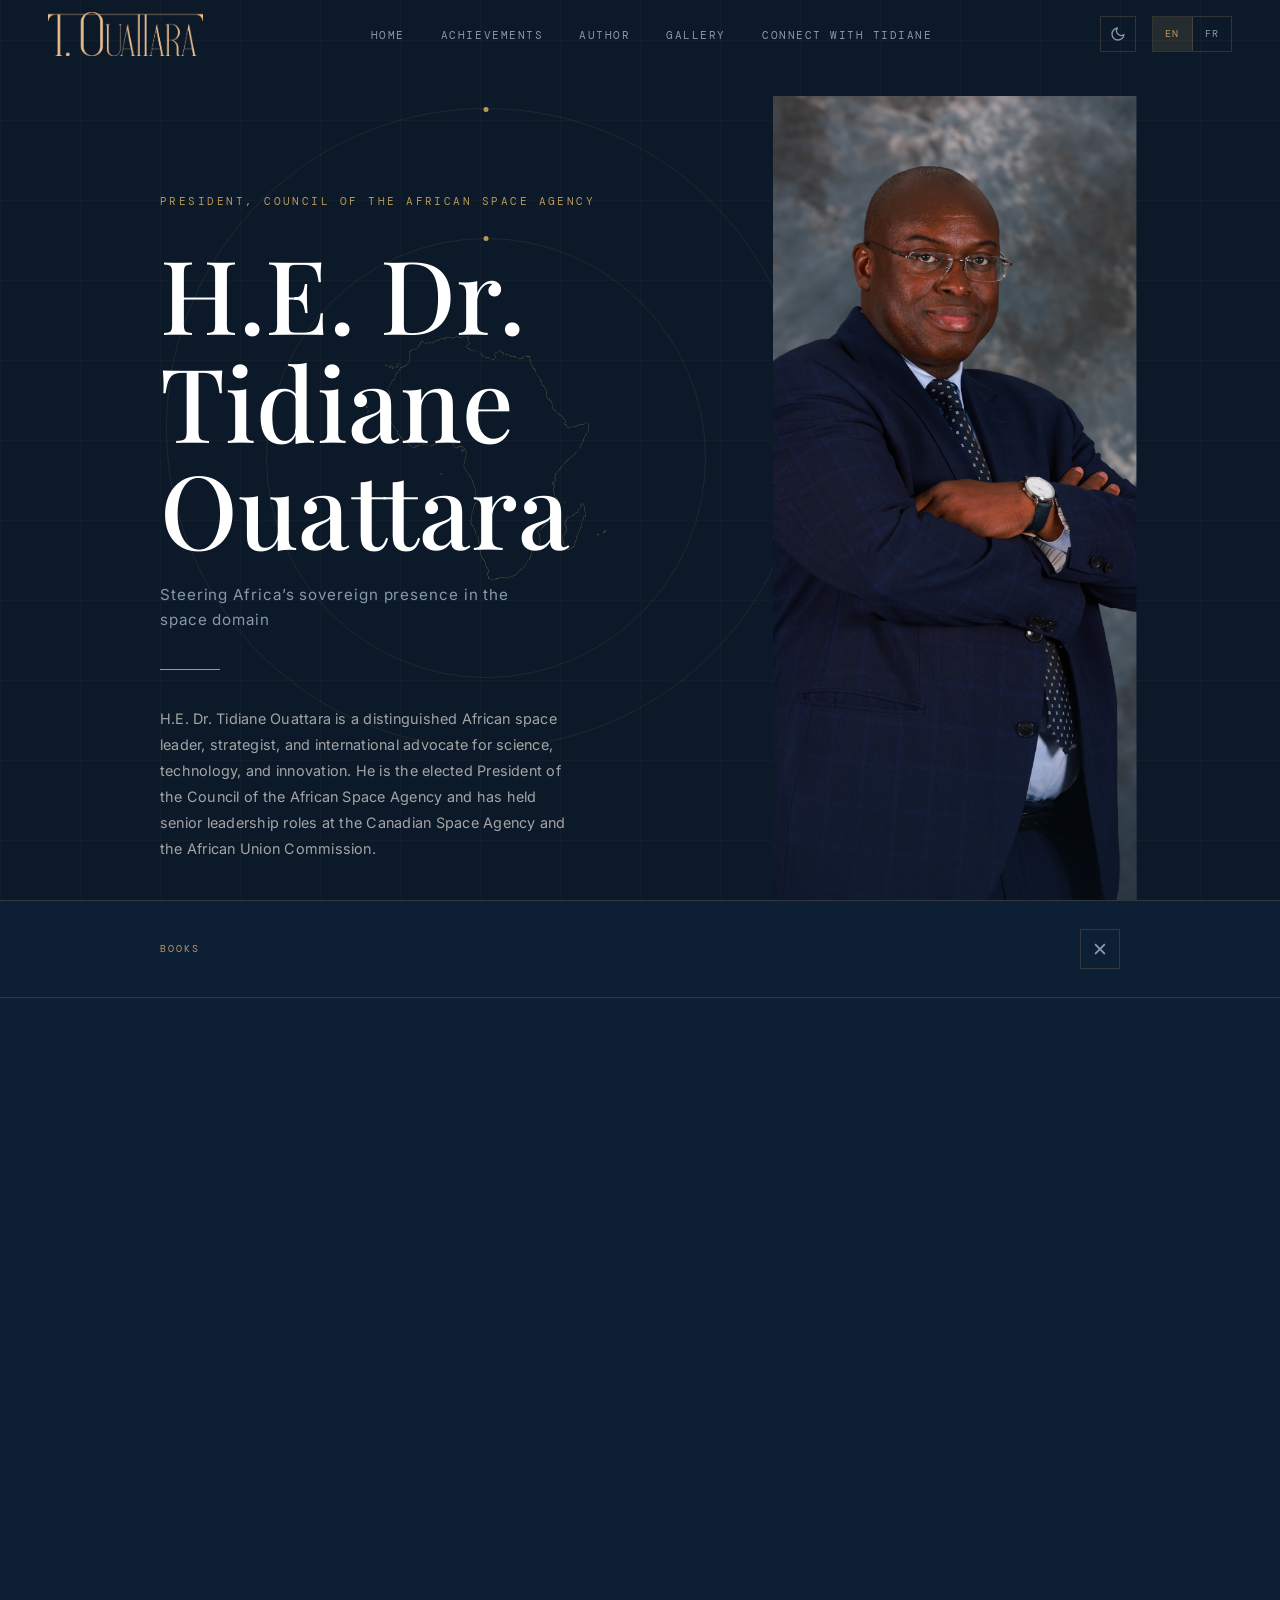
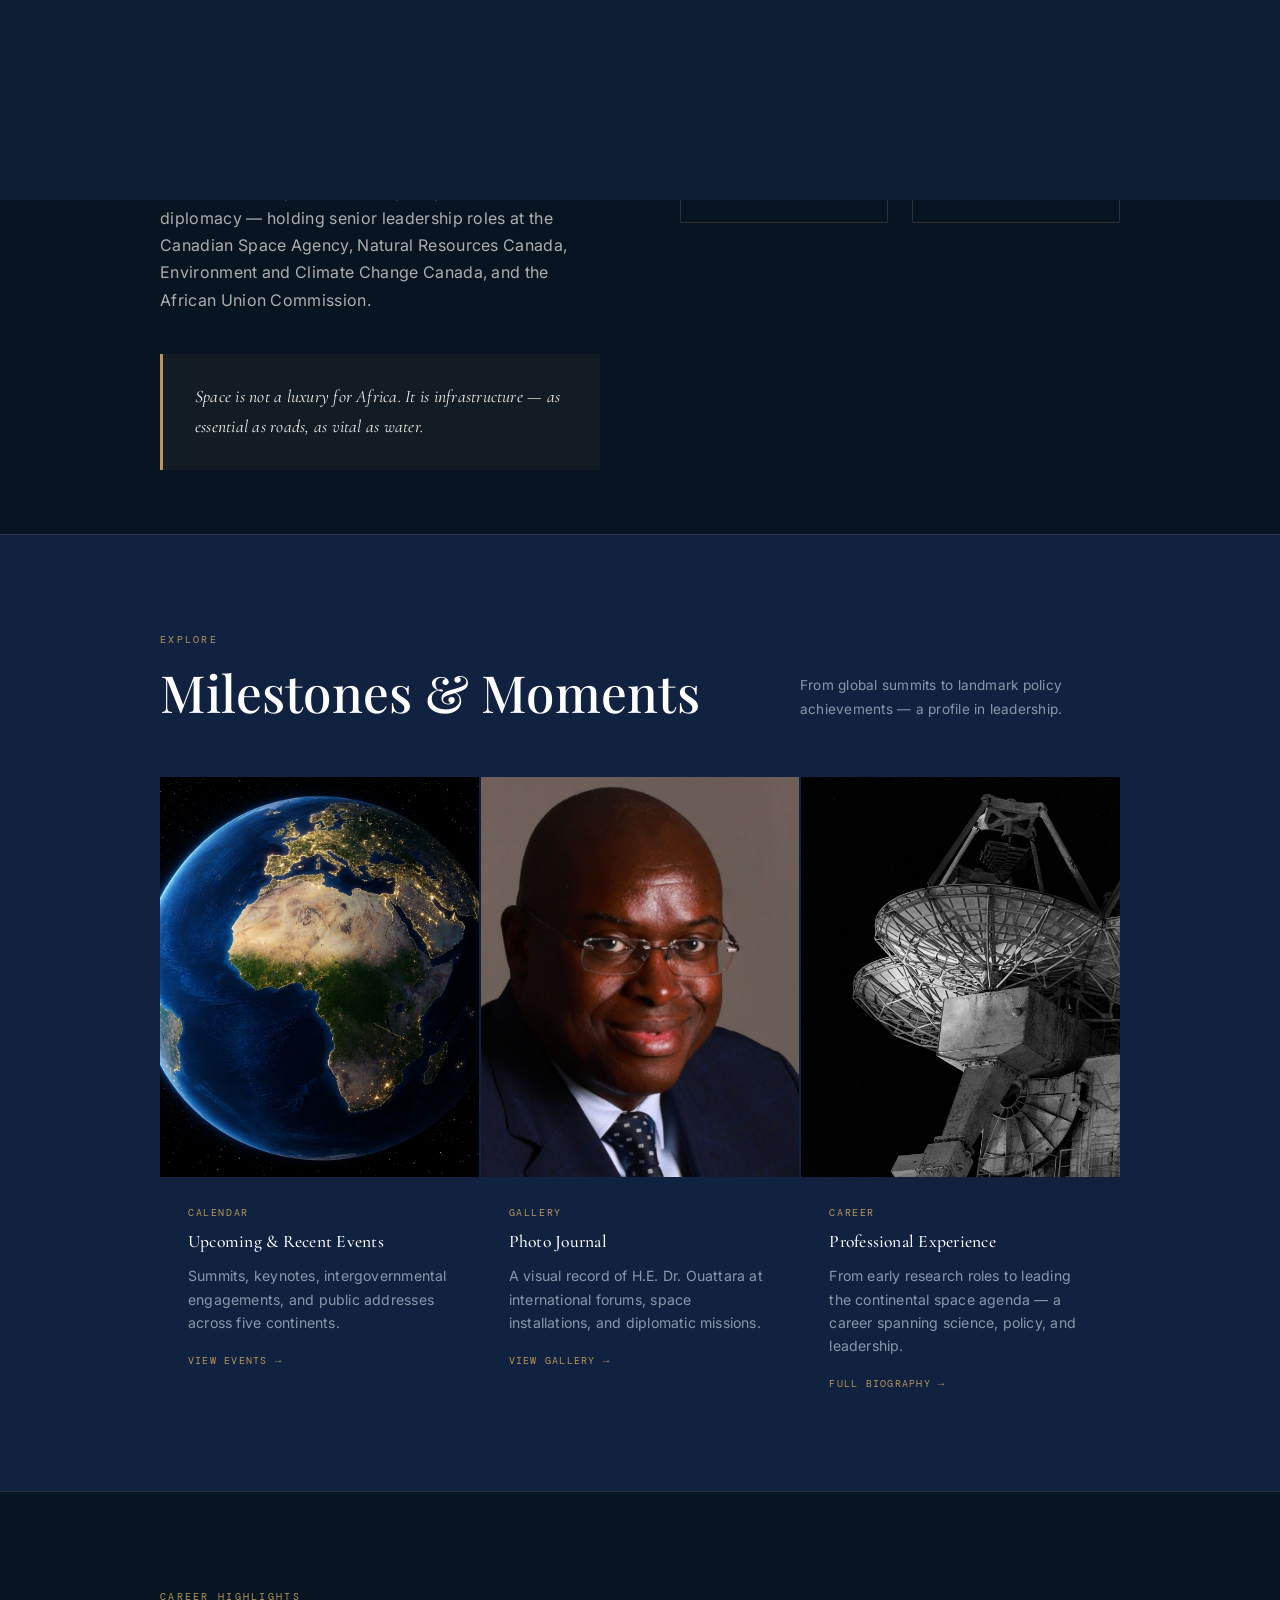
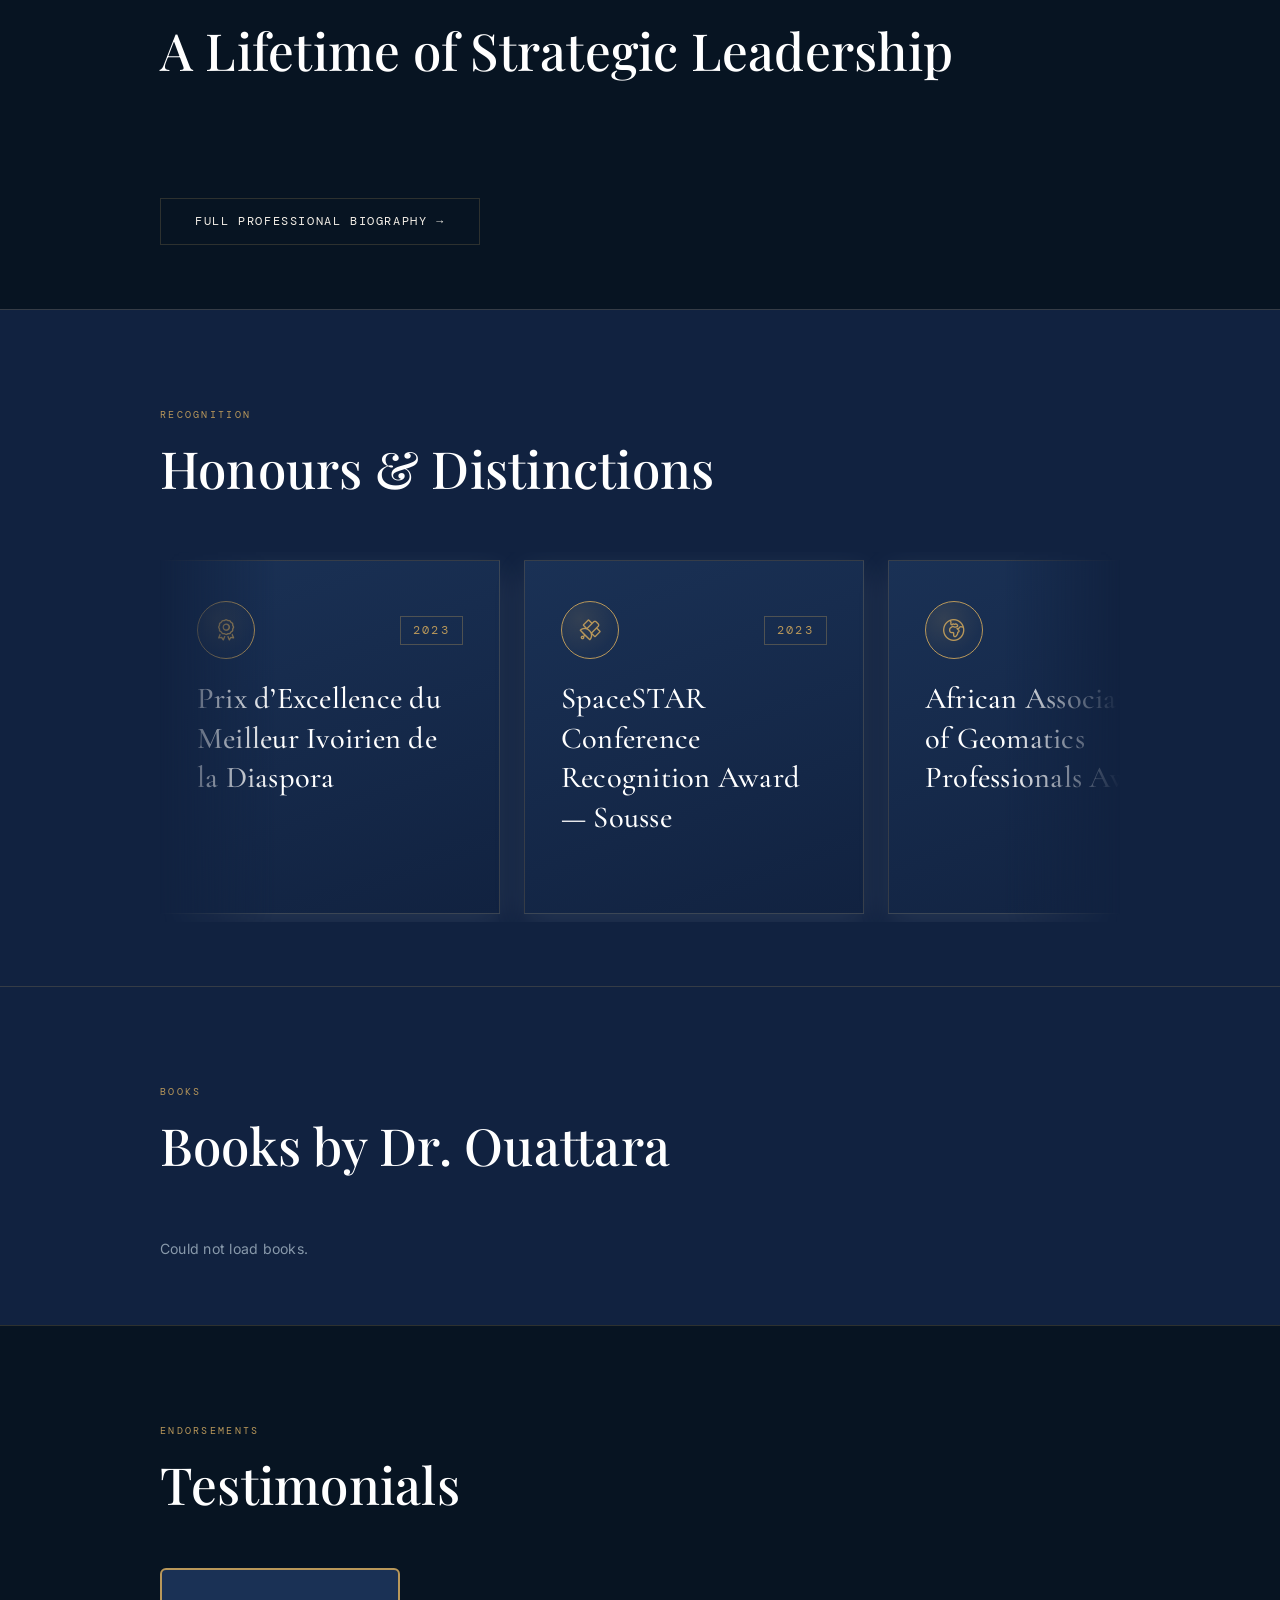
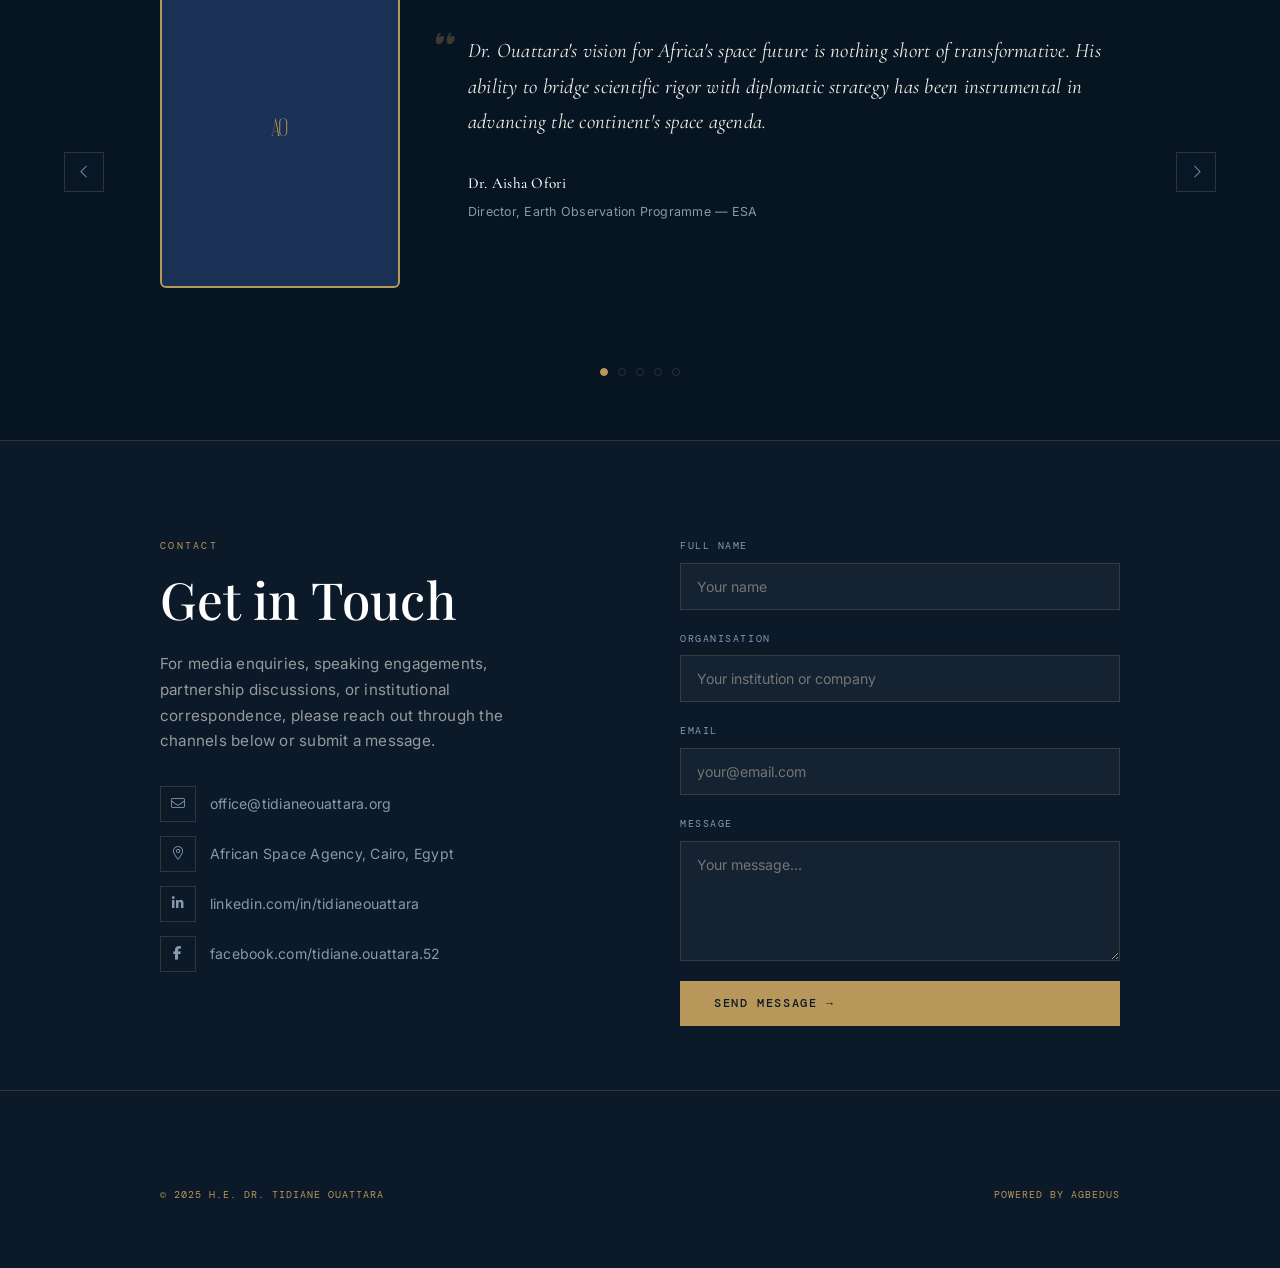
==== commit 0b3f25cd: "final design improvements" ====
--- a/index.html
+++ b/index.html
@@ -45,7 +45,7 @@
 <link rel="preconnect" href="https://fonts.gstatic.com" crossorigin />
 <link href="https://fonts.googleapis.com/css2?family=Cormorant+Garamond:ital,wght@0,400;0,500;0,600;1,400&family=Inter:wght@300;400;500;600&family=DM+Mono:wght@400;500&display=swap" rel="stylesheet" />
 <link rel="stylesheet" href="assets/icons/fontawesome/css/all.css" />
-<link rel="stylesheet" href="assets/css/style.css?v=2" />
+<link rel="stylesheet" href="assets/css/style.css?v=25" />
 <script>
   (function(){ var t = localStorage.getItem('tidiane-theme'); if (t === 'light') document.documentElement.classList.add('light-mode'); })();
 </script>
@@ -119,6 +119,7 @@
   <div class="hero-grid-lines"></div>
   <div class="hero-orbit hero-orbit-1"><div class="orbit-dot"></div></div>
   <div class="hero-orbit hero-orbit-2"><div class="orbit-dot"></div></div>
+  <img class="africa-emblem" src="assets/images/africa-emblem.svg" alt="" />
   <div class="hero-left">
     <div class="hero-eyebrow" data-i18n="hero.eyebrow">President, Council of the African Space Agency</div>
     <h1 class="hero-name"><span data-i18n="hero.name_line1">H.E. Dr. Tidiane</span><br /><span data-i18n="hero.name_line2">Ouattara</span></h1>
@@ -272,11 +273,22 @@
   </div>
 </section>
 
+<!-- HONOURS -->
+<section id="honours">
+  <div class="reveal">
+    <div class="section-label" data-i18n="honours.label">Recognition</div>
+    <h2 class="section-heading" data-i18n="honours.heading">Honours &amp; Distinctions</h2>
+  </div>
+  <div class="honours-marquee reveal">
+    <div class="honours-marquee-track" id="honours-marquee-track"></div>
+  </div>
+</section>
+
 <!-- BOOKS -->
 <section id="books">
   <div class="reveal">
     <div class="section-label" data-i18n="books.label">Books</div>
-    <h2 class="section-heading" data-i18n="books.heading">Books by H.E. Dr. Tidiane Ouattara</h2>
+    <h2 class="section-heading" data-i18n="books.heading">Books by Dr. Ouattara</h2>
   </div>
   <div class="books-grid" id="books-grid">
   </div>
@@ -663,26 +675,6 @@
       </div>
     </div>
 
-    <div class="sheet-exp-item" style="border-bottom:none;padding-top:20px;">
-      <div class="sheet-exp-header">
-        <div>
-          <div class="sheet-exp-role" data-i18n="sheets.experience_honours_title">Honours &amp; Distinctions</div>
-          <div class="sheet-exp-org" data-i18n="sheets.experience_honours_sub">Selected recognitions</div>
-        </div>
-      </div>
-      <div class="sheet-exp-desc">
-        <ul style="list-style:none;display:flex;flex-direction:column;gap:10px;padding:0;">
-          <li style="display:flex;gap:12px;" data-i18n="experience.honour1"><i class="fal fa-chevron-right" style="color:var(--gold);flex-shrink:0;margin-top:3px;"></i> Prix d'Excellence du Meilleur Ivoirien de la Diaspora, 2023</li>
-          <li style="display:flex;gap:12px;" data-i18n="experience.honour2"><i class="fal fa-chevron-right" style="color:var(--gold);flex-shrink:0;margin-top:3px;"></i> SpaceSTAR Conference Recognition Award — Sousse, 2023</li>
-          <li style="display:flex;gap:12px;" data-i18n="experience.honour3"><i class="fal fa-chevron-right" style="color:var(--gold);flex-shrink:0;margin-top:3px;"></i> African Association of Geomatics Professionals Award, 2022</li>
-          <li style="display:flex;gap:12px;" data-i18n="experience.honour4"><i class="fal fa-chevron-right" style="color:var(--gold);flex-shrink:0;margin-top:3px;"></i> AU Commissioner's Award — Department of Science, Technology &amp; Innovation, 2021</li>
-          <li style="display:flex;gap:12px;" data-i18n="experience.honour5"><i class="fal fa-chevron-right" style="color:var(--gold);flex-shrink:0;margin-top:3px;"></i> Natural Resources Canada Merit Award, 2008</li>
-          <li style="display:flex;gap:12px;" data-i18n="experience.honour6"><i class="fal fa-chevron-right" style="color:var(--gold);flex-shrink:0;margin-top:3px;"></i> Knight of the Order of Academic Palms — Burkina Faso, 2006</li>
-          <li style="display:flex;gap:12px;" data-i18n="experience.honour7"><i class="fal fa-chevron-right" style="color:var(--gold);flex-shrink:0;margin-top:3px;"></i> Canadian Space Agency President's Award, 2005</li>
-        </ul>
-      </div>
-    </div>
-
   </div>
 </div>
 </script>
@@ -742,6 +734,7 @@
 </div>
 </script>
 
+<script src="assets/vendor/gsap.min.js"></script>
 <script src="assets/js/main.js"></script>
 </body>
 </html>
--- a/assets/css/style.css
+++ b/assets/css/style.css
@@ -61,6 +61,7 @@
 html.light-mode .hero-grid-lines { opacity: .03; }
 html.light-mode .hero-orbit { border-color: rgba(139,110,63,.15); }
 html.light-mode .orbit-dot { background: var(--gold); }
+html.light-mode .africa-emblem { filter: brightness(.75); }
 html.light-mode .card-thumb { background: var(--navy-light); }
 html.light-mode .portrait-placeholder { background: linear-gradient(160deg, var(--navy-light) 0%, var(--navy-mid) 100%); }
 html.light-mode .form-input { background: rgba(0,0,0,.04); color: var(--cream); }
@@ -119,7 +120,7 @@
 
 /* ── RESET & BASE ─────────────────────────────────────────── */
 *, *::before, *::after { box-sizing: border-box; margin: 0; padding: 0; }
-html { scroll-behavior: smooth; font-size: 16px; }
+html { scroll-behavior: smooth; font-size: 16px; overflow-x: hidden; }
 html.no-scroll { overflow: hidden; }
 body {
   background: var(--navy);
@@ -210,6 +211,7 @@
   grid-template-columns: 1.3fr 0.8fr;
   position: relative;
   overflow: hidden;
+  padding: 96px 80px 64px 80px;
 }
 .hero-left {
   display: flex; flex-direction: column; justify-content: center;
@@ -390,6 +392,17 @@
   top: -2.5px; left: 50%;
   transform: translateX(-50%);
 }
+.africa-emblem {
+  position: absolute;
+  top: calc(22% + 220px);
+  left: 38%;
+  width: 240px;
+  height: auto;
+  transform: translate(-50%, -50%);
+  opacity: .85;
+  z-index: 1;
+  pointer-events: none;
+}
 @keyframes rotate { to { transform: rotate(360deg); } }
 
 /* loaded state */
@@ -419,7 +432,7 @@
 .reveal-right.visible { opacity: 1; transform: none; }
 
 /* ── SECTION BASE ─────────────────────────────────────────── */
-section { padding: 96px 80px 64px 80px; position: relative; }
+section { padding: 96px 160px 64px 160px; position: relative; }
 .section-label {
   font-family: var(--ff-mono);
   font-size: .65rem;
@@ -446,7 +459,7 @@
   gap: 80px;
   align-items: center;
   border-top: 1px solid var(--border);
-  padding: 96px 80px 64px 80px;
+  padding: 96px 160px 64px 160px;
 }
 .about-stats {
   display: grid;
@@ -500,7 +513,7 @@
 
 /* ── CARDS GRID (events, photos, experience) ──────────────── */
 .cards-section {
-  padding: 96px 80px 64px 80px;
+  padding: 96px 160px 64px 160px;
   background: var(--navy-mid);
   border-top: 1px solid var(--border);
   position: relative;
@@ -640,6 +653,92 @@
 }
 .tl-desc { font-size: .92rem; color: rgba(245,240,232,.6); line-height: 1.75; letter-spacing: .015em; }
 
+/* ── HONOURS ─────────────────────────────────────────────── */
+#honours {
+  background: var(--navy-mid);
+  border-top: 1px solid var(--border);
+}
+.honours-marquee {
+  overflow: hidden;
+  margin-top: 56px;
+  padding: 8px 0;
+  -webkit-mask-image: linear-gradient(90deg, transparent, #000 12%, #000 88%, transparent);
+  mask-image: linear-gradient(90deg, transparent, #000 12%, #000 88%, transparent);
+}
+.honours-marquee-track {
+  display: flex;
+  width: max-content;
+  animation: honours-marquee 45s linear infinite;
+}
+.honours-marquee:hover .honours-marquee-track {
+  animation-play-state: paused;
+}
+.honours-marquee-group {
+  display: flex;
+  gap: 24px;
+  padding-right: 24px;
+}
+@keyframes honours-marquee {
+  from { transform: translateX(0); }
+  to   { transform: translateX(-50%); }
+}
+.honour-card {
+  width: 340px;
+  min-height: 240px;
+  flex-shrink: 0;
+  background: linear-gradient(160deg, var(--navy-light) 0%, var(--navy-mid) 100%);
+  border: 1px solid var(--border);
+  border-radius: 0;
+  padding: 40px 36px 36px;
+  display: flex;
+  flex-direction: column;
+  gap: 20px;
+  box-shadow: 0 10px 30px rgba(190,198,210,.12);
+  transition: transform .45s var(--ease-out), border-color .45s var(--ease-out), box-shadow .45s var(--ease-out);
+}
+.honour-card:hover {
+  transform: translateY(-6px);
+  border-color: rgba(184,151,90,.6);
+  box-shadow: 0 20px 46px rgba(190,198,210,.2);
+}
+.honour-top {
+  display: flex;
+  align-items: center;
+  justify-content: space-between;
+}
+.honour-medal {
+  width: 58px;
+  height: 58px;
+  border-radius: 50%;
+  border: 1px solid var(--gold);
+  background: radial-gradient(circle at 32% 30%, rgba(184,151,90,.16), rgba(184,151,90,.02) 68%);
+  display: flex;
+  align-items: center;
+  justify-content: center;
+  color: var(--gold);
+  font-size: 1.35rem;
+  transition: transform .45s var(--ease-out);
+}
+.honour-card:hover .honour-medal {
+  transform: scale(1.08) rotate(-5deg);
+}
+.honour-year {
+  font-family: var(--ff-mono);
+  font-size: .72rem;
+  letter-spacing: .2em;
+  color: var(--gold);
+  border: 1px solid rgba(184,151,90,.35);
+  padding: 4px 12px;
+  border-radius: 0;
+}
+.honour-title {
+  font-family: var(--ff-display-alt);
+  font-size: 1.9rem;
+  font-weight: 500;
+  color: var(--white);
+  line-height: 1.3;
+}
+
 /* ── BOOKS ───────────────────────────────────────────────── */
 #books {
   background: var(--navy-mid);
@@ -648,7 +747,7 @@
 .books-grid {
   display: grid;
   grid-template-columns: repeat(3, 1fr);
-  gap: 32px;
+  gap: 96px;
   margin-top: 64px;
 }
 .book-card {
@@ -657,8 +756,21 @@
   transition: transform .3s var(--ease-out);
 }
 .book-card:hover { transform: translateY(-6px); }
+/* Index page only — full-width covers (book sheet untouched) */
+#books .book-cover {
+  width: 100%;
+  margin: 0 0 20px;
+  height: 250px;
+}
+#books .book-cover-image img {
+  display: block;
+  width: 100%;
+  height: auto;
+}
+#books .book-cover-inner { padding: 26px; }
+#books .book-cover-title { font-size: 1.05rem; }
 .book-cover {
-  height: 340px;
+  height: 280px;
   position: relative;
   overflow: hidden;
   margin-bottom: 24px;
@@ -672,7 +784,7 @@
 }
 .book-cover-title {
   font-family: var(--ff-heading);
-  font-size: 1.3rem;
+  font-size: 1.15rem;
   font-weight: 500;
   color: var(--white);
   line-height: 1.2;
@@ -796,40 +908,37 @@
 }
 .testimonials-carousel {
   position: relative;
-  max-width: 800px;
-  margin: 0 auto;
+  width: 100%;
 }
 .testimonials-track {
   overflow: hidden;
   position: relative;
-  min-height: 220px;
+  min-height: 360px;
 }
 .testimonial-slide {
   position: absolute;
   inset: 0;
   opacity: 0;
-  transform: translateX(40px);
-  transition: opacity .5s var(--ease-out), transform .5s var(--ease-out);
   pointer-events: none;
   display: flex;
   flex-direction: row;
   align-items: center;
   gap: 36px;
   justify-content: center;
+  will-change: transform, opacity, filter;
 }
 .testimonial-slide.active {
   opacity: 1;
-  transform: translateX(0);
   pointer-events: auto;
   position: relative;
-}
-.testimonial-slide.exit-left {
-  opacity: 0;
-  transform: translateX(-40px);
 }
 .testimonial-content {
   flex: 1;
-  max-width: 600px;
+  max-width: 800px;
+  min-height: 320px;
+  display: flex;
+  flex-direction: column;
+  justify-content: center;
 }
 .testimonial-quote {
   font-family: var(--ff-display-alt);
@@ -840,6 +949,10 @@
   margin-bottom: 32px;
   position: relative;
   padding-left: 32px;
+  display: -webkit-box;
+  -webkit-line-clamp: 7;
+  -webkit-box-orient: vertical;
+  overflow: hidden;
 }
 .testimonial-quote::before {
   content: '\201C';
@@ -859,8 +972,8 @@
   padding-left: 32px;
 }
 .testimonial-avatar {
-  width: 180px;
-  height: 240px;
+  width: 240px;
+  height: 320px;
   border-radius: 6px;
   background: var(--navy-light);
   border: 2px solid var(--gold);
@@ -877,6 +990,7 @@
   width: 100%;
   height: 100%;
   object-fit: cover;
+  object-position: center;
   border-radius: 6px;
 }
 .testimonial-name {
@@ -935,8 +1049,8 @@
   border-color: var(--gold);
   color: var(--gold);
 }
-.testimonials-prev { left: -56px; }
-.testimonials-next { right: -56px; }
+.testimonials-prev { left: -96px; }
+.testimonials-next { right: -96px; }
 
 /* ── CONTACT / FOOTER ─────────────────────────────────────── */
 #contact {
@@ -946,7 +1060,7 @@
   grid-template-columns: 1fr 1fr;
   gap: 80px;
   align-items: start;
-  padding: 96px 80px 64px 80px;
+  padding: 96px 160px 64px 160px;
 }
 .contact-info p { color: rgba(245,240,232,.6); font-size: .95rem; margin-bottom: 32px; max-width: 380px; letter-spacing: .015em; }
 .contact-links { display: flex; flex-direction: column; gap: 14px; margin-top: 8px; }
@@ -985,7 +1099,7 @@
 .form-input:focus { border-color: var(--gold); }
 .form-textarea { min-height: 120px; resize: vertical; }
 footer {
-  padding: 96px 80px 64px 80px;
+  padding: 96px 160px 64px 160px;
   border-top: 1px solid var(--border);
   display: flex; justify-content: space-between; align-items: center;
   font-family: var(--ff-mono);
@@ -1023,7 +1137,7 @@
 .sheet.open { transform: translateY(0); }
 .sheet-header {
   display: flex; align-items: center; justify-content: space-between;
-  padding: 28px 40px;
+  padding: 28px 160px;
   border-bottom: 1px solid var(--border);
   flex-shrink: 0;
 }
@@ -1048,7 +1162,7 @@
 .sheet-body {
   flex: 1;
   overflow-y: auto;
-  padding: 96px 80px 64px 80px;
+  padding: 96px 160px 64px 160px;
 }
 .sheet-body::-webkit-scrollbar { width: 3px; }
 .sheet-body::-webkit-scrollbar-thumb { background: var(--gold-dim); }
@@ -1273,7 +1387,7 @@
   display: flex;
   gap: 0;
   border-bottom: 1px solid var(--border);
-  padding: 0 40px;
+  padding: 0 160px;
   flex-shrink: 0;
 }
 .sheet-subtab {
@@ -1532,10 +1646,11 @@
 .lang-toggle {
   display: flex;
   gap: 0;
+  height: 36px;
   border: 1px solid var(--border);
 }
 .lang-btn {
-  padding: 6px 12px;
+  padding: 0 12px;
   background: transparent;
   border: none;
   color: var(--text-muted);
@@ -1543,6 +1658,8 @@
   font-size: .62rem;
   letter-spacing: .12em;
   cursor: pointer;
+  display: flex;
+  align-items: center;
   transition: background .25s, color .25s;
 }
 .lang-btn:first-child {
@@ -1579,10 +1696,10 @@
 
 /* ── RESPONSIVE ───────────────────────────────────────────── */
 @media (max-width: 900px) {
-  section { padding: 120px 16px 48px; }
-  .cards-section { padding: 120px 16px 48px; }
+  section { padding: 120px 24px 48px; }
+  .cards-section { padding: 120px 24px 48px; }
   #hero { padding: 0; grid-template-columns: 1fr; min-height: auto; }
-  .hero-left { padding: 120px 16px 48px; }
+  .hero-left { padding: 120px 24px 48px; }
   .hero-right {
     display: block;
     height: 50vh;
@@ -1593,29 +1710,79 @@
     width: 100%;
     transform: none;
   }
-  .portrait-badge { bottom: 32px; left: 16px; }
-  #about { grid-template-columns: 1fr; gap: 40px; padding: 120px 16px 48px; }
+  .portrait-badge { bottom: 32px; left: 24px; }
+  #about { grid-template-columns: 1fr; gap: 40px; padding: 120px 24px 48px; }
   .cards-grid { grid-template-columns: 1fr; }
   .books-grid { grid-template-columns: 1fr; }
   .timeline { grid-template-columns: 80px 1fr; gap: 0 24px; }
   .timeline::before { left: 79px; }
-  #contact { grid-template-columns: 1fr; gap: 48px; padding: 120px 16px 48px; }
-  footer { padding: 120px 16px 48px; flex-direction: column; gap: 12px; text-align: center; }
-  nav { padding: 0 16px; }
+  #contact { grid-template-columns: 1fr; gap: 48px; padding: 120px 24px 48px; }
+  footer { padding: 120px 24px 48px; flex-direction: column; gap: 12px; text-align: center; }
+  #nav { padding: 0 12px; }
+  .nav-logo-img { height: 26px; }
+  .nav-right { gap: 12px; }
   .nav-links { display: none; }
   .nav-toggle { display: flex; }
+  .sheet-header { padding: 24px 24px; }
+  .sheet-subtabs { padding: 0 24px; }
+  .sheet-body { padding: 120px 24px 48px; }
   .sheet-photo-grid { flex-direction: column; }
   .sheet-photo-grid .masonry-col { flex: none; width: 100%; }
   .sheet-book-detail { grid-template-columns: 1fr; }
   .about-stats { grid-template-columns: 1fr 1fr; }
   .cards-header { flex-direction: column; align-items: flex-start; gap: 20px; }
+  .testimonial-slide {
+    display: grid;
+    grid-template-columns: auto 1fr;
+    grid-template-areas:
+      "avatar author"
+      "quote  quote";
+    align-items: center;
+    column-gap: 20px;
+    row-gap: 20px;
+    justify-content: center;
+  }
+  .testimonial-content { display: contents; }
+  .testimonial-avatar { grid-area: avatar; width: 120px; height: 120px; }
+  .testimonial-author {
+    grid-area: author;
+    padding-left: 0;
+    height: 120px;
+    justify-content: center;
+  }
+  .testimonial-name { font-size: 1.15rem; }
+  .testimonial-role {
+    display: -webkit-box;
+    -webkit-line-clamp: 2;
+    -webkit-box-orient: vertical;
+    overflow: hidden;
+  }
+  .testimonial-quote {
+    grid-area: quote;
+    font-size: 1.05rem;
+    margin-bottom: 0;
+    padding-left: 24px;
+  }
+  .testimonials-dots { margin-top: 32px; }
+  .testimonials-carousel { position: static; }
+  .testimonials-nav {
+    position: absolute;
+    top: auto;
+    bottom: 24px;
+    transform: none;
+    width: 44px;
+    height: 44px;
+    z-index: 2;
+  }
+  .testimonials-prev { left: 24px; }
+  .testimonials-next { right: 24px; }
 }
 
 @media (max-width: 480px) {
-  section { padding: 100px 16px 32px; }
-  .cards-section { padding: 100px 16px 32px; }
+  section { padding: 100px 24px 32px; }
+  .cards-section { padding: 100px 24px 32px; }
   #hero { padding: 0; }
-  .hero-left { padding: 100px 16px 32px; }
+  .hero-left { padding: 100px 24px 32px; }
   .hero-name { font-size: clamp(2.8rem, 10vw, 4.5rem); }
   .hero-title { font-size: .85rem; }
   .hero-bio { font-size: .82rem; }
@@ -1627,10 +1794,10 @@
     min-height: 220px;
     max-height: 320px;
   }
-  .portrait-badge { bottom: 20px; left: 16px; padding-left: 14px; }
+  .portrait-badge { bottom: 20px; left: 24px; padding-left: 14px; }
   .portrait-badge-title { font-size: .55rem; }
   .portrait-badge-org { font-size: .9rem; }
-  #about { padding: 100px 16px 32px; gap: 32px; }
+  #about { padding: 100px 24px 32px; gap: 32px; }
   .about-stats { grid-template-columns: 1fr 1fr; gap: 16px; }
   .stat-number { font-size: 2rem; }
   .stat-label { font-size: .72rem; }
@@ -1644,25 +1811,28 @@
   .tl-role { font-size: 1rem; }
   .tl-desc { font-size: .82rem; }
   .books-grid { gap: 24px; }
-  .book-cover { height: 260px; }
-  .book-cover-title { font-size: 1.1rem; }
-  #contact { padding: 100px 16px 32px; gap: 32px; }
+  .honour-card { width: 300px; }
+  #books .book-cover { height: 210px; }
+  #books .book-cover-title { font-size: .95rem; }
+  #contact { padding: 100px 24px 32px; gap: 32px; }
   .contact-info p { font-size: .82rem; }
-  .sheet-body { padding: 100px 16px 32px; }
+  .sheet-body { padding: 100px 24px 32px; }
   .sheet-title { font-size: 1.8rem; }
   .sheet-event-item { grid-template-columns: 72px 1fr; gap: 16px; }
   .sheet-exp-header { flex-direction: column; gap: 6px; }
   .sheet-exp-years { white-space: normal; }
-  .testimonials-prev { left: 0; }
-  .testimonials-next { right: 0; }
-  .testimonials-nav { width: 36px; height: 36px; }
-  .testimonial-quote { font-size: 1.1rem; padding-left: 24px; }
+  .testimonials-nav { width: 40px; height: 40px; }
+  .testimonial-avatar { width: 104px; height: 104px; }
+  .testimonial-author { height: 104px; }
+  .testimonial-name { font-size: 1.05rem; }
+  .testimonial-quote { font-size: .98rem; padding-left: 24px; }
   .testimonial-quote::before { font-size: 3rem; left: -4px; top: -12px; }
-  .testimonial-author { padding-left: 24px; }
-  footer { padding: 100px 16px 32px; }
+  .testimonial-author { padding-left: 0; }
+  footer { padding: 100px 24px 32px; }
   /* Bigger touch targets for mobile nav */
   .nav-links a {
     font-size: .85rem;
     padding: 12px 0;
   }
 }
+
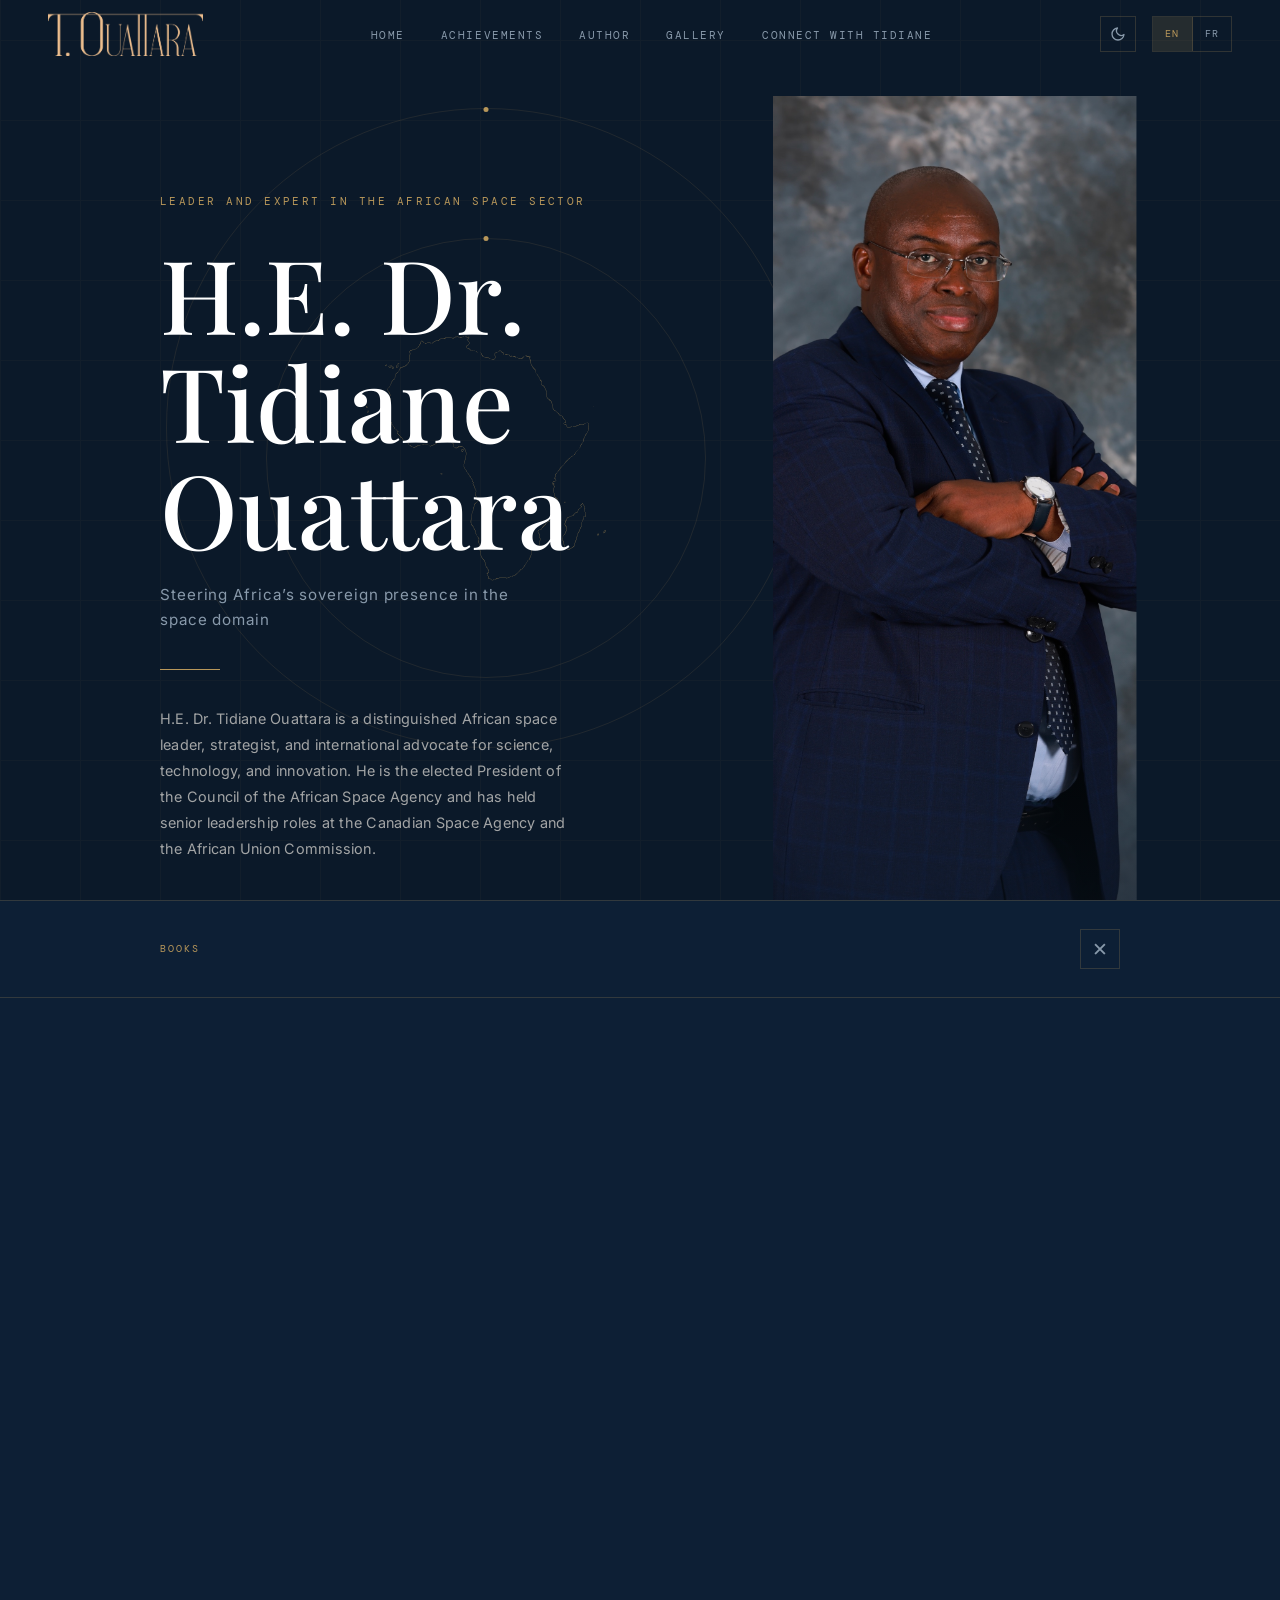
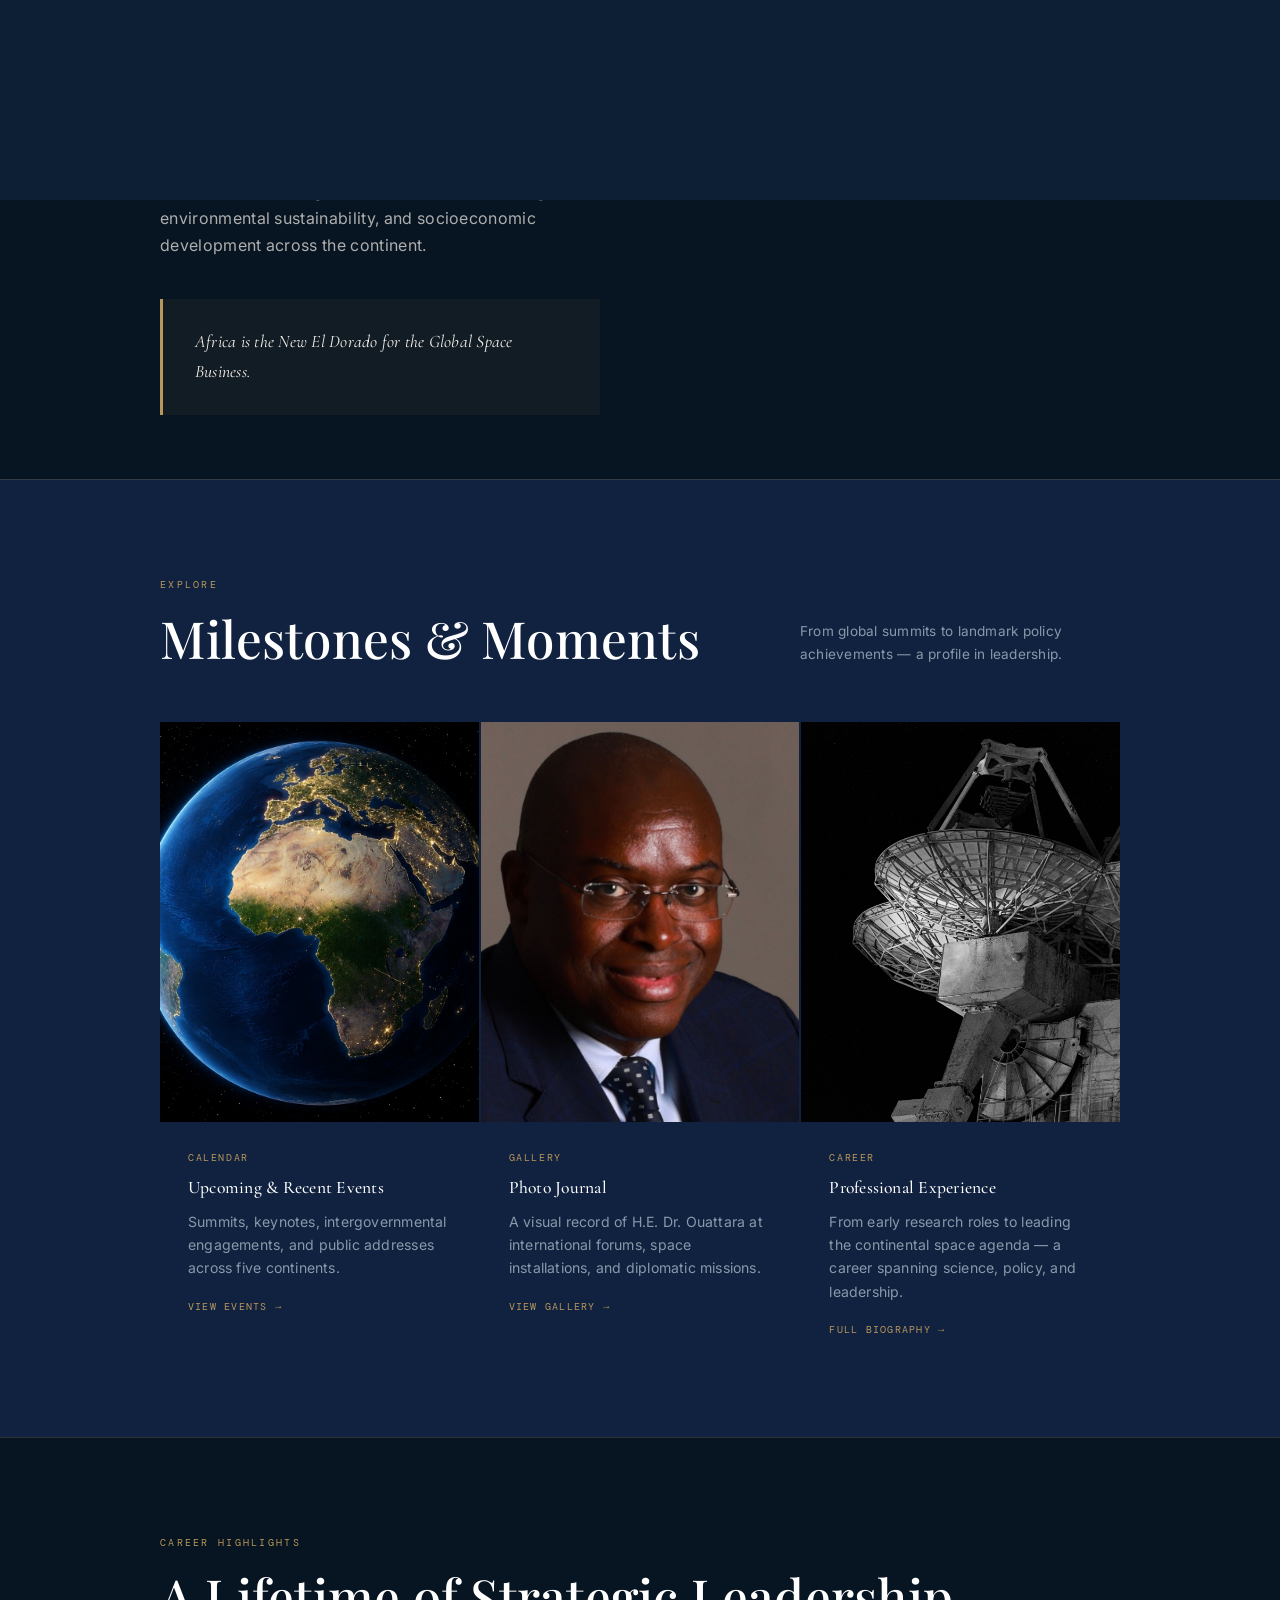
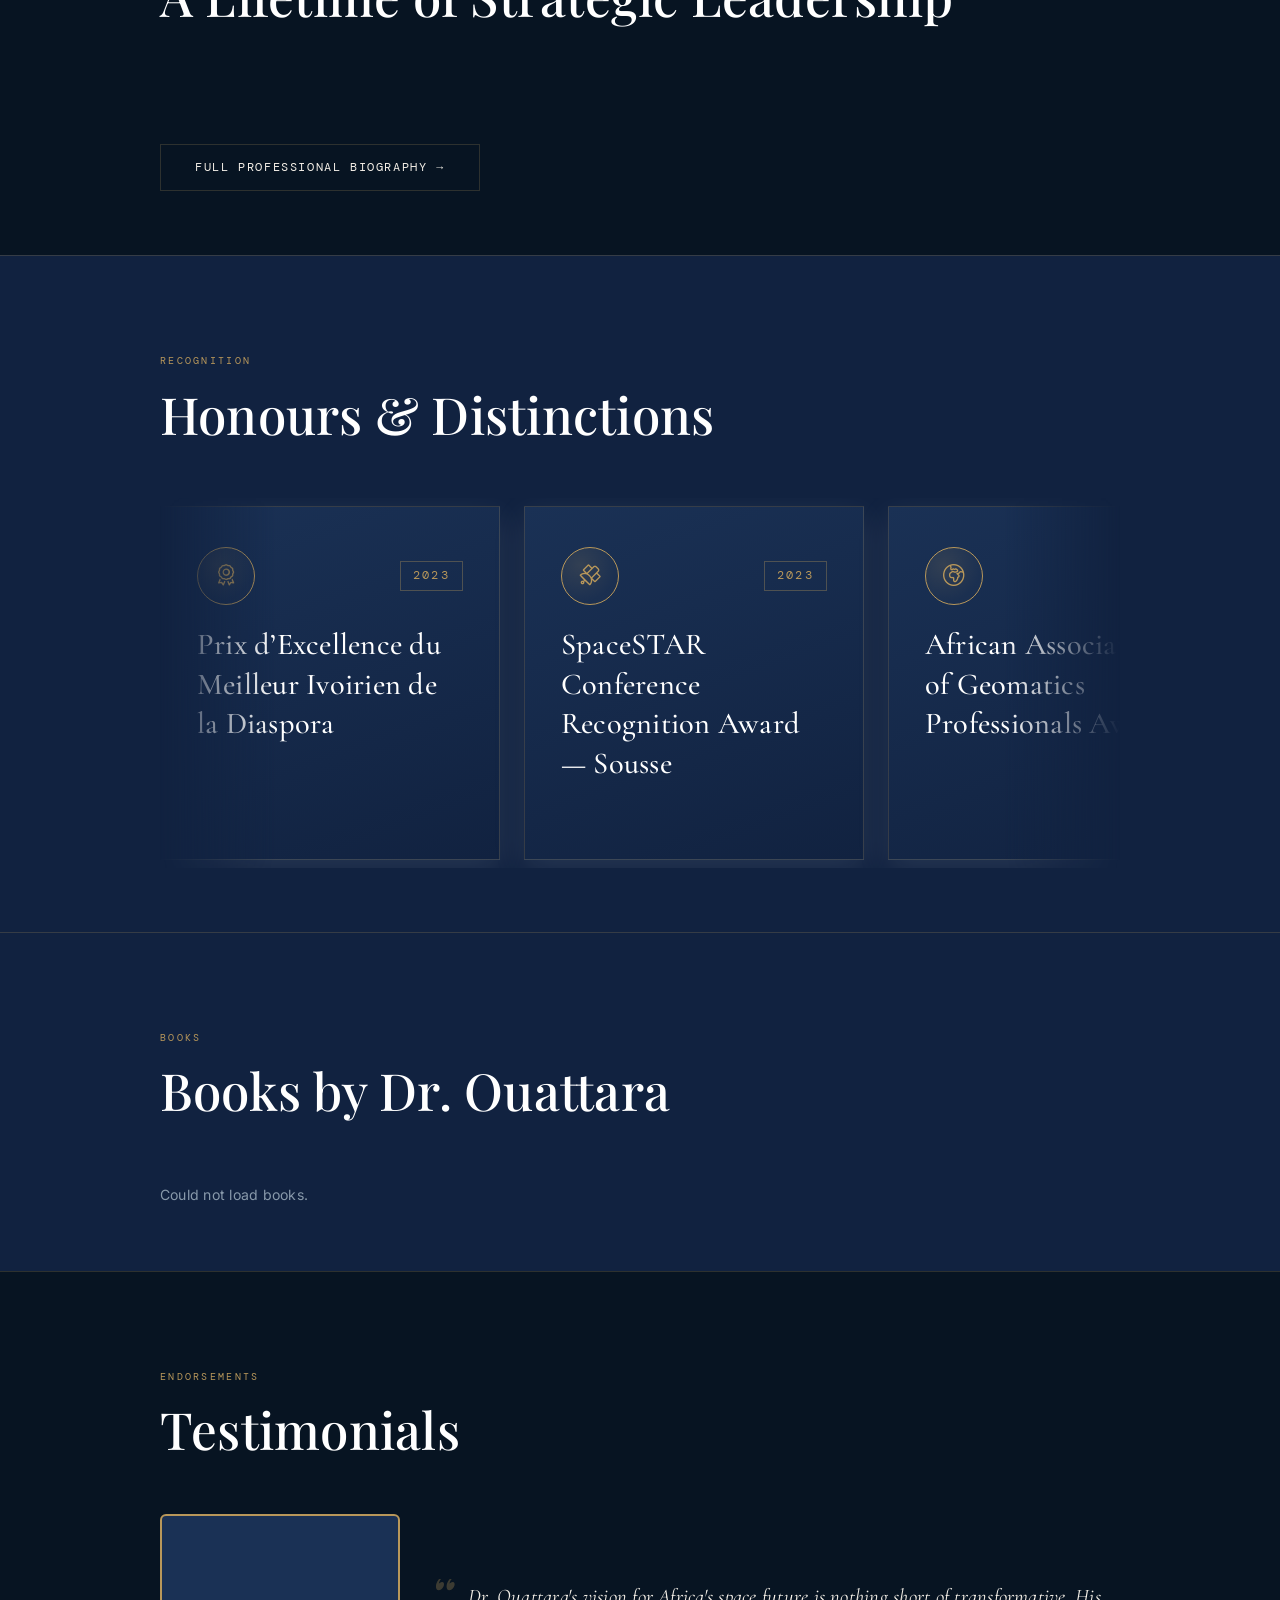
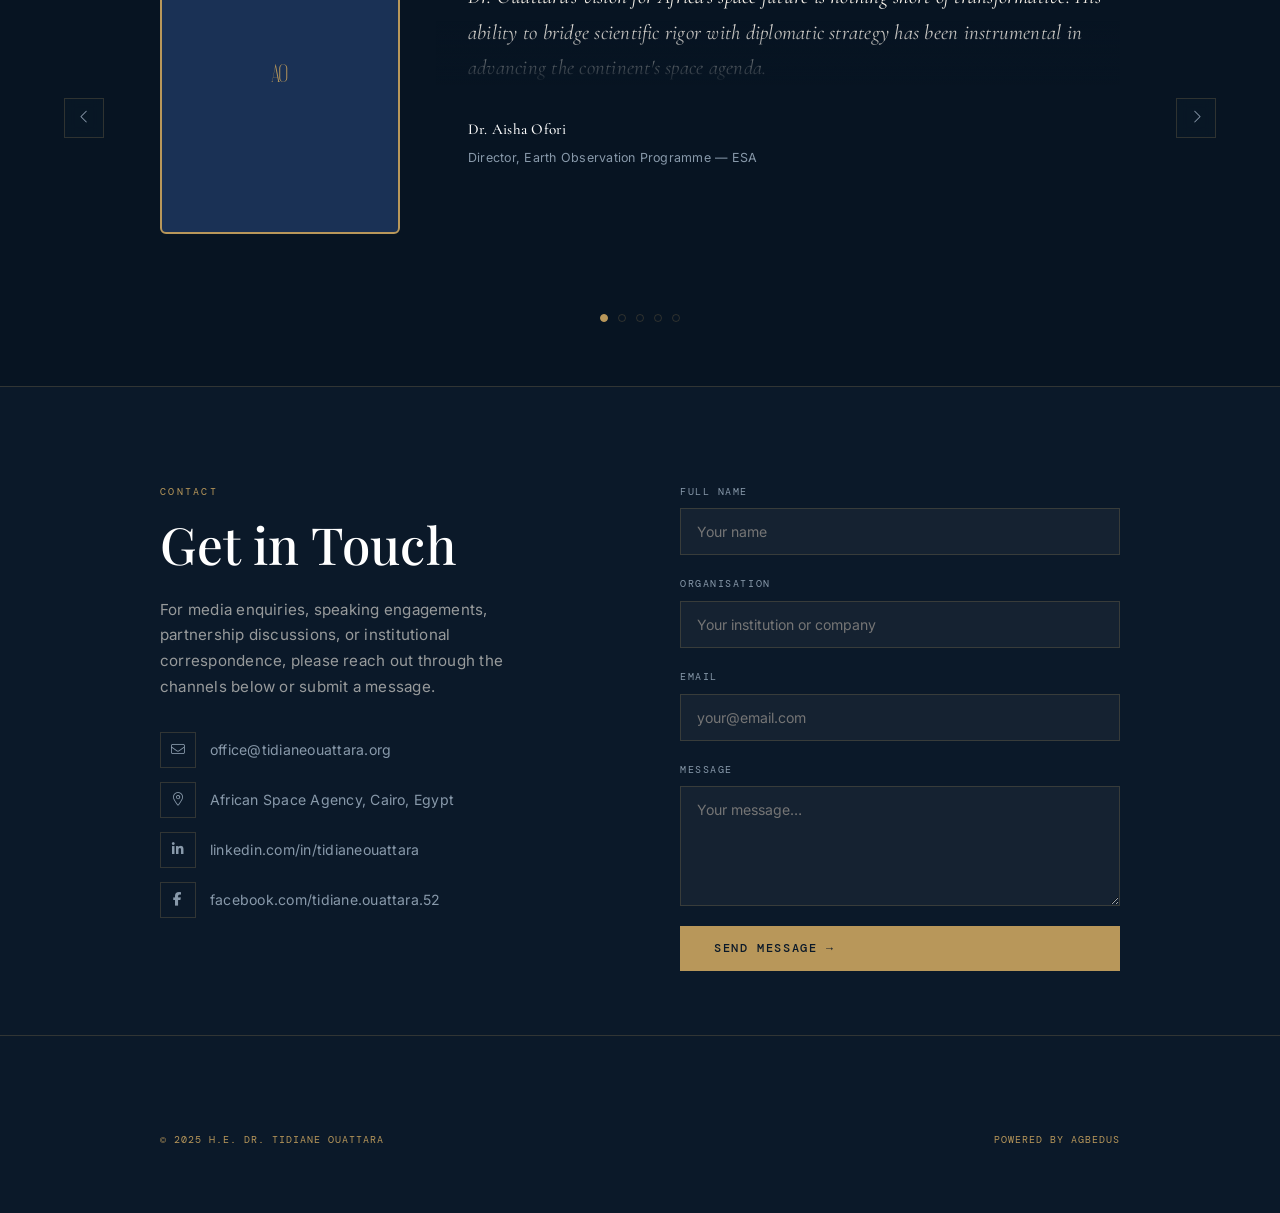
==== commit 4f1405eb: "updates and keeping server alive" ====
--- a/index.html
+++ b/index.html
@@ -121,7 +121,7 @@
   <div class="hero-orbit hero-orbit-2"><div class="orbit-dot"></div></div>
   <img class="africa-emblem" src="assets/images/africa-emblem.svg" alt="" />
   <div class="hero-left">
-    <div class="hero-eyebrow" data-i18n="hero.eyebrow">President, Council of the African Space Agency</div>
+    <div class="hero-eyebrow" data-i18n="hero.eyebrow">LEADER AND EXPERT IN THE AFRICAN SPACE SECTOR</div>
     <h1 class="hero-name"><span data-i18n="hero.name_line1">H.E. Dr. Tidiane</span><br /><span data-i18n="hero.name_line2">Ouattara</span></h1>
     <p class="hero-title" data-i18n="hero.title">Steering Africa's sovereign presence<br />in the space domain</p>
     <div class="hero-divider"></div>
@@ -148,10 +148,16 @@
   <div class="about-text reveal-left">
     <div class="section-label" data-i18n="about.label">About</div>
     <h2 class="section-heading" data-i18n="about.heading">Architect of Africa's<br />Space Sovereignty</h2>
-    <p data-i18n="about.p1">H.E. Dr. Tidiane Ouattara has mobilised over US $155M for African space and Earth observation programmes, led the GMES &amp; Africa initiative across 45 countries, and driven the ratification of the African Space Policy and Strategy by all 55 AU member states. His work bridges science and diplomacy, forging international partnerships that translate space knowledge into agricultural resilience, disaster preparedness, and climate action for African communities.</p>
-    <p data-i18n="about.p2">He is the elected President of the Council of the African Space Agency. A space scientist with a PhD in Remote Sensing and GIS from Université de Sherbrooke (Canada), he has built a 30+ year career at the intersection of space science, policy, and international diplomacy — holding senior leadership roles at the Canadian Space Agency, Natural Resources Canada, Environment and Climate Change Canada, and the African Union Commission.</p>
+    <p data-i18n="about.p1">H.E. Dr. Tidiane Ouattara is leading the implementation of the African Space Policy and Strategy, driving Africa's
+    collective ambition to harness space science and technology for sustainable development. Over the last decade, he has
+    mobilised over US$155 million for African space and Earth observation programmes, led the implementation of GMES &
+    Africa across 45 African countries, and played a central role in establishing the African Space Agency (AfSA).</p>
+    <p data-i18n="about.p2">Today, as President of the African Space Council, he provides strategic leadership for Africa's continental space
+    agenda, strengthening international partnerships and advancing the use of space technologies to support climate
+    resilience, agriculture, disaster risk management, environmental sustainability, and socioeconomic development across
+    the continent.</p>
     <blockquote class="about-quote" data-i18n="about.quote">
-      "Space is not a luxury for Africa. It is infrastructure — as essential as roads, as vital as water."
+      "Africa is the New El Dorado for the Global Space Business."
     </blockquote>
   </div>
   <div class="reveal-right">
--- a/assets/css/style.css
+++ b/assets/css/style.css
@@ -949,10 +949,27 @@
   margin-bottom: 32px;
   position: relative;
   padding-left: 32px;
-  display: -webkit-box;
-  -webkit-line-clamp: 7;
-  -webkit-box-orient: vertical;
+  max-height: 15.5rem;
   overflow: hidden;
+  transition: max-height .65s cubic-bezier(.22,1,.36,1);
+}
+.testimonial-quote::after {
+  content: '';
+  position: absolute;
+  left: 0;
+  right: 0;
+  bottom: 0;
+  height: 4rem;
+  background: linear-gradient(to top, var(--navy-deep), transparent);
+  pointer-events: none;
+  opacity: 1;
+  transition: opacity .5s ease;
+}
+.testimonial-slide:hover .testimonial-quote {
+  max-height: 80rem;
+}
+.testimonial-slide:hover .testimonial-quote::after {
+  opacity: 0;
 }
 .testimonial-quote::before {
   content: '\201C';
@@ -1760,6 +1777,7 @@
   .testimonial-quote {
     grid-area: quote;
     font-size: 1.05rem;
+    max-height: 12.5rem;
     margin-bottom: 0;
     padding-left: 24px;
   }
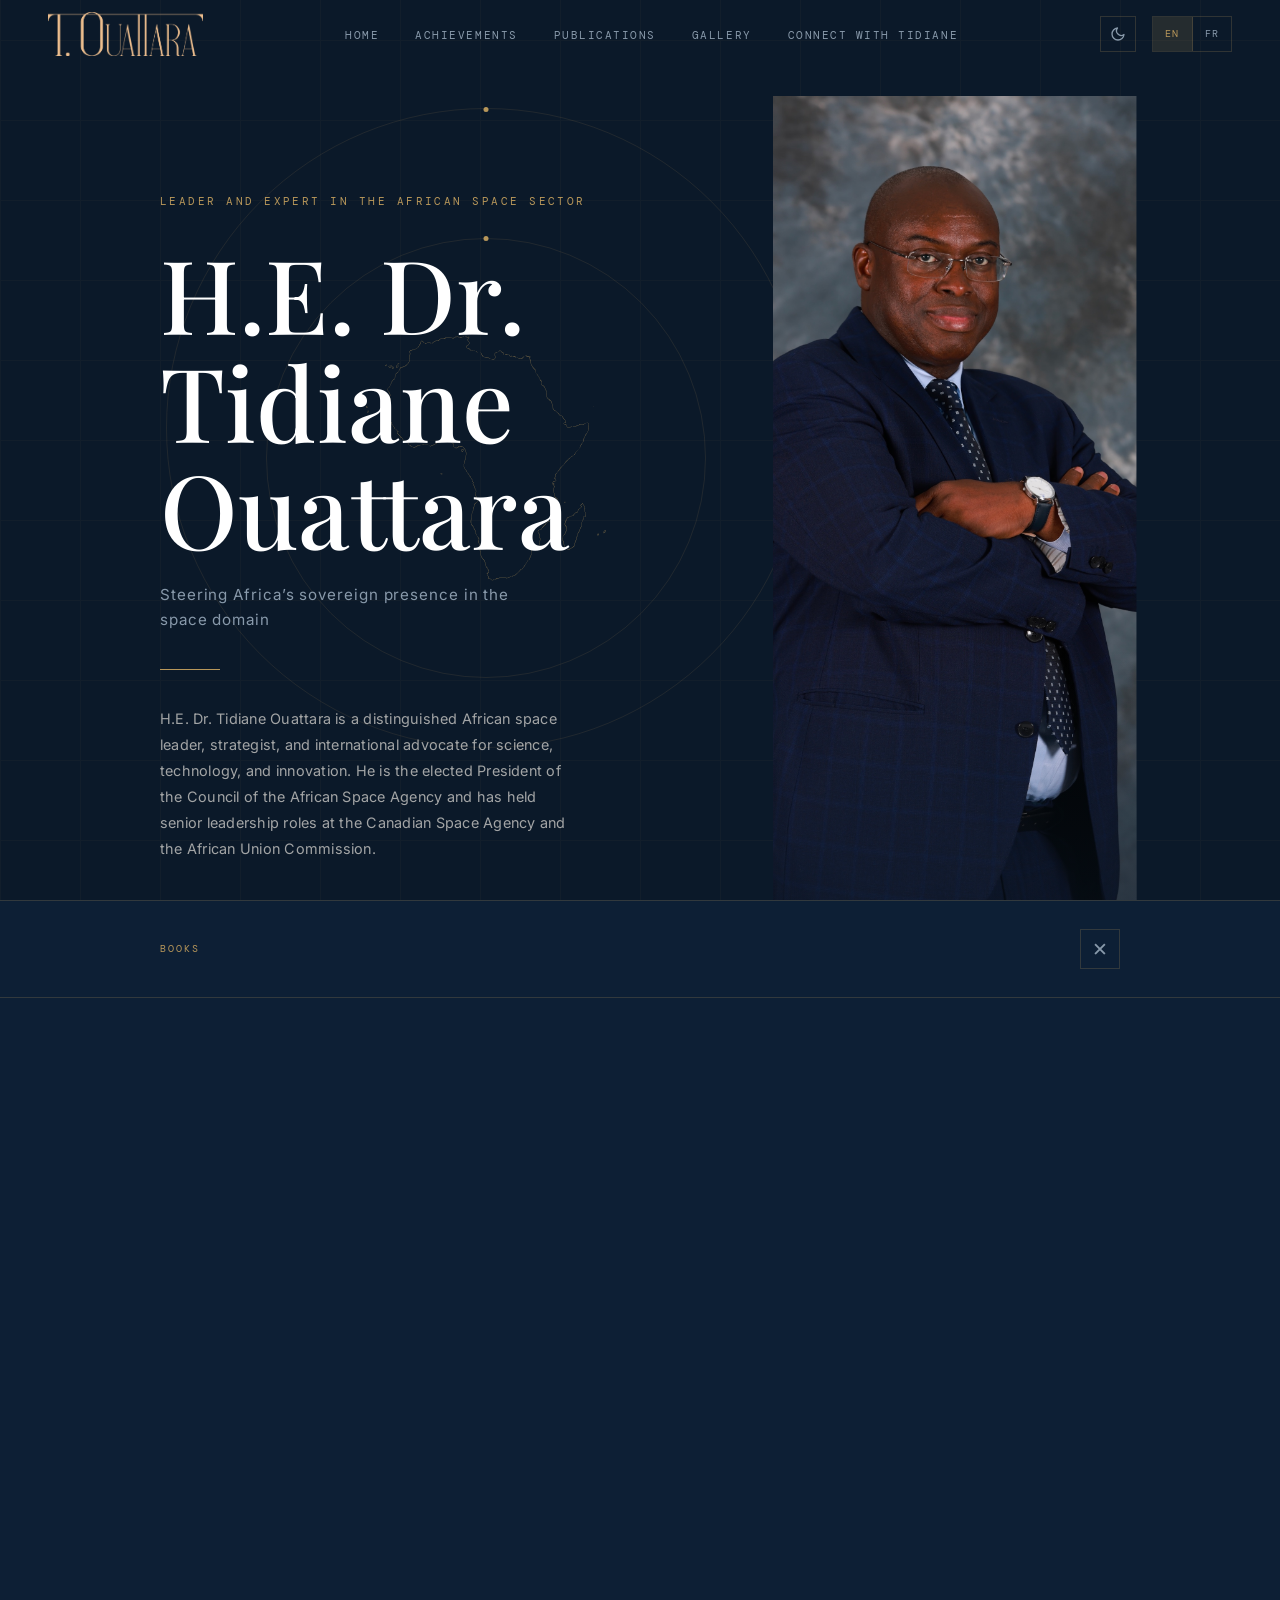
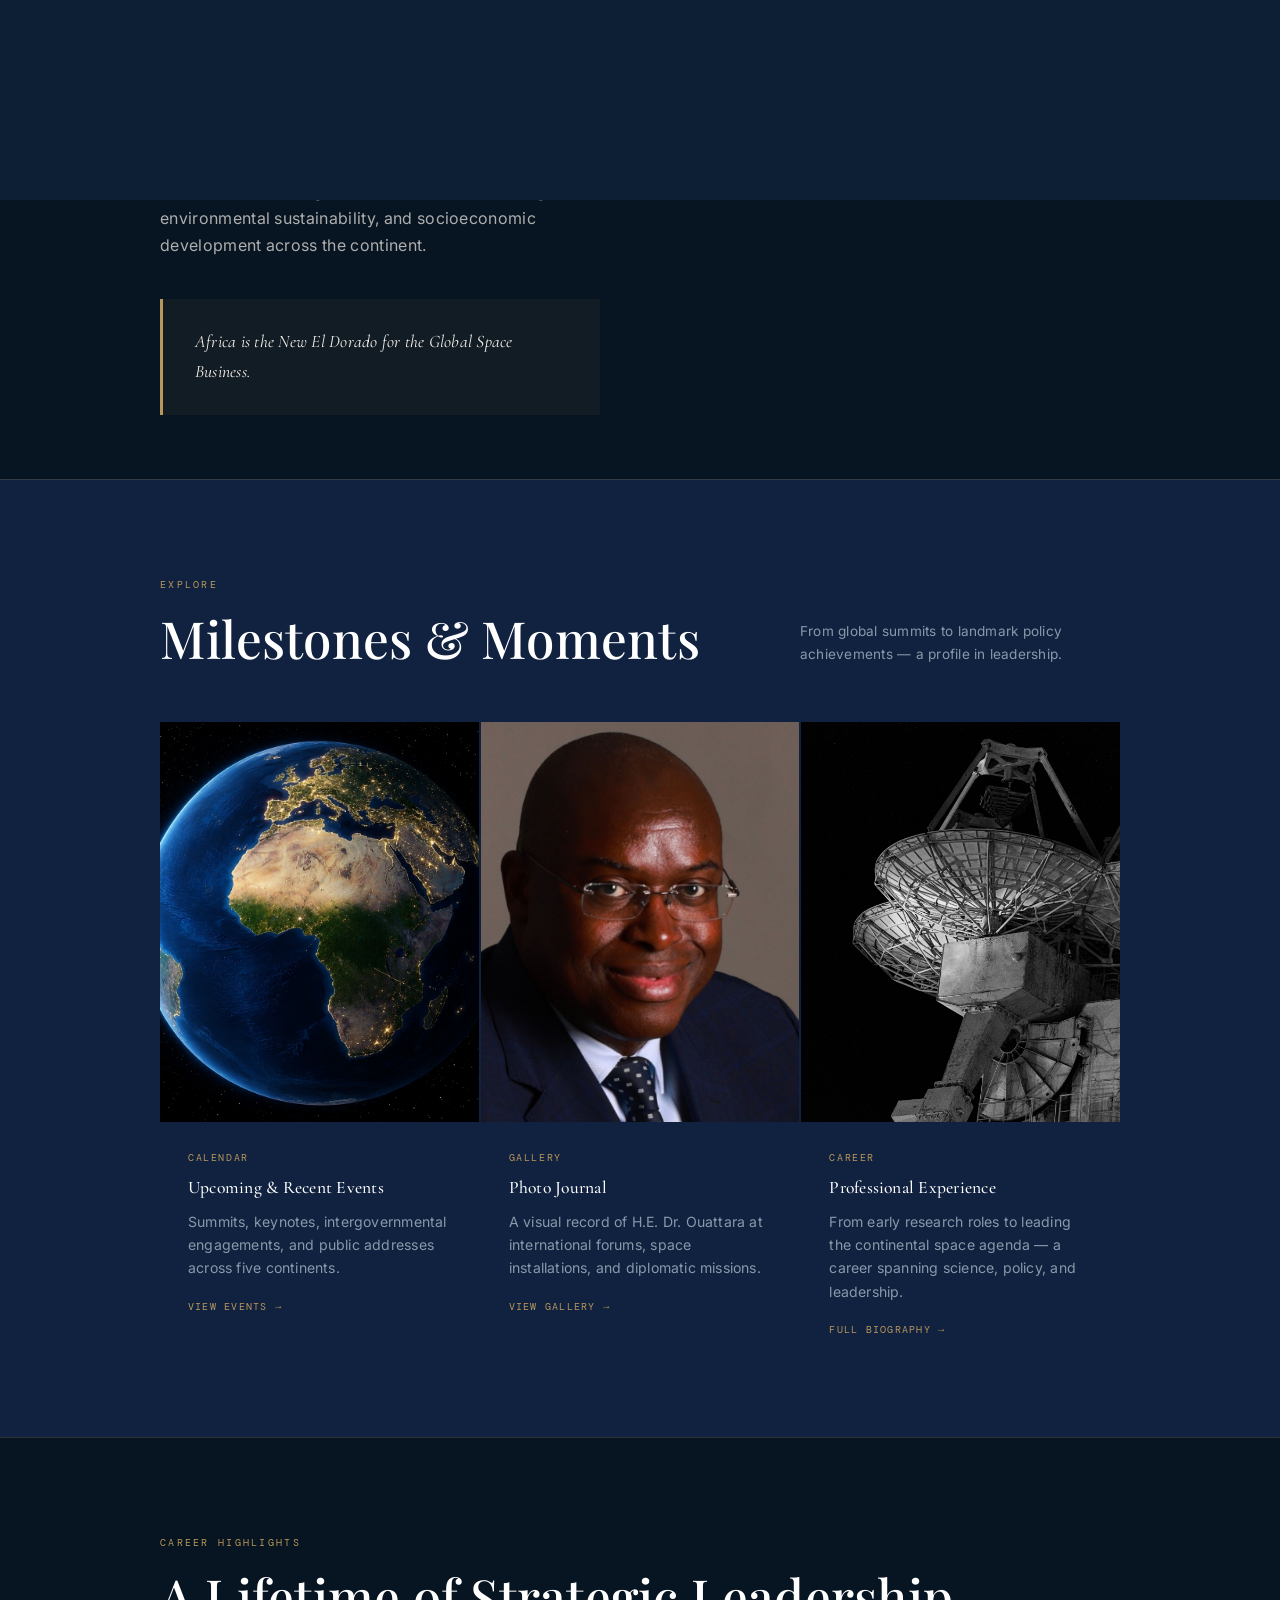
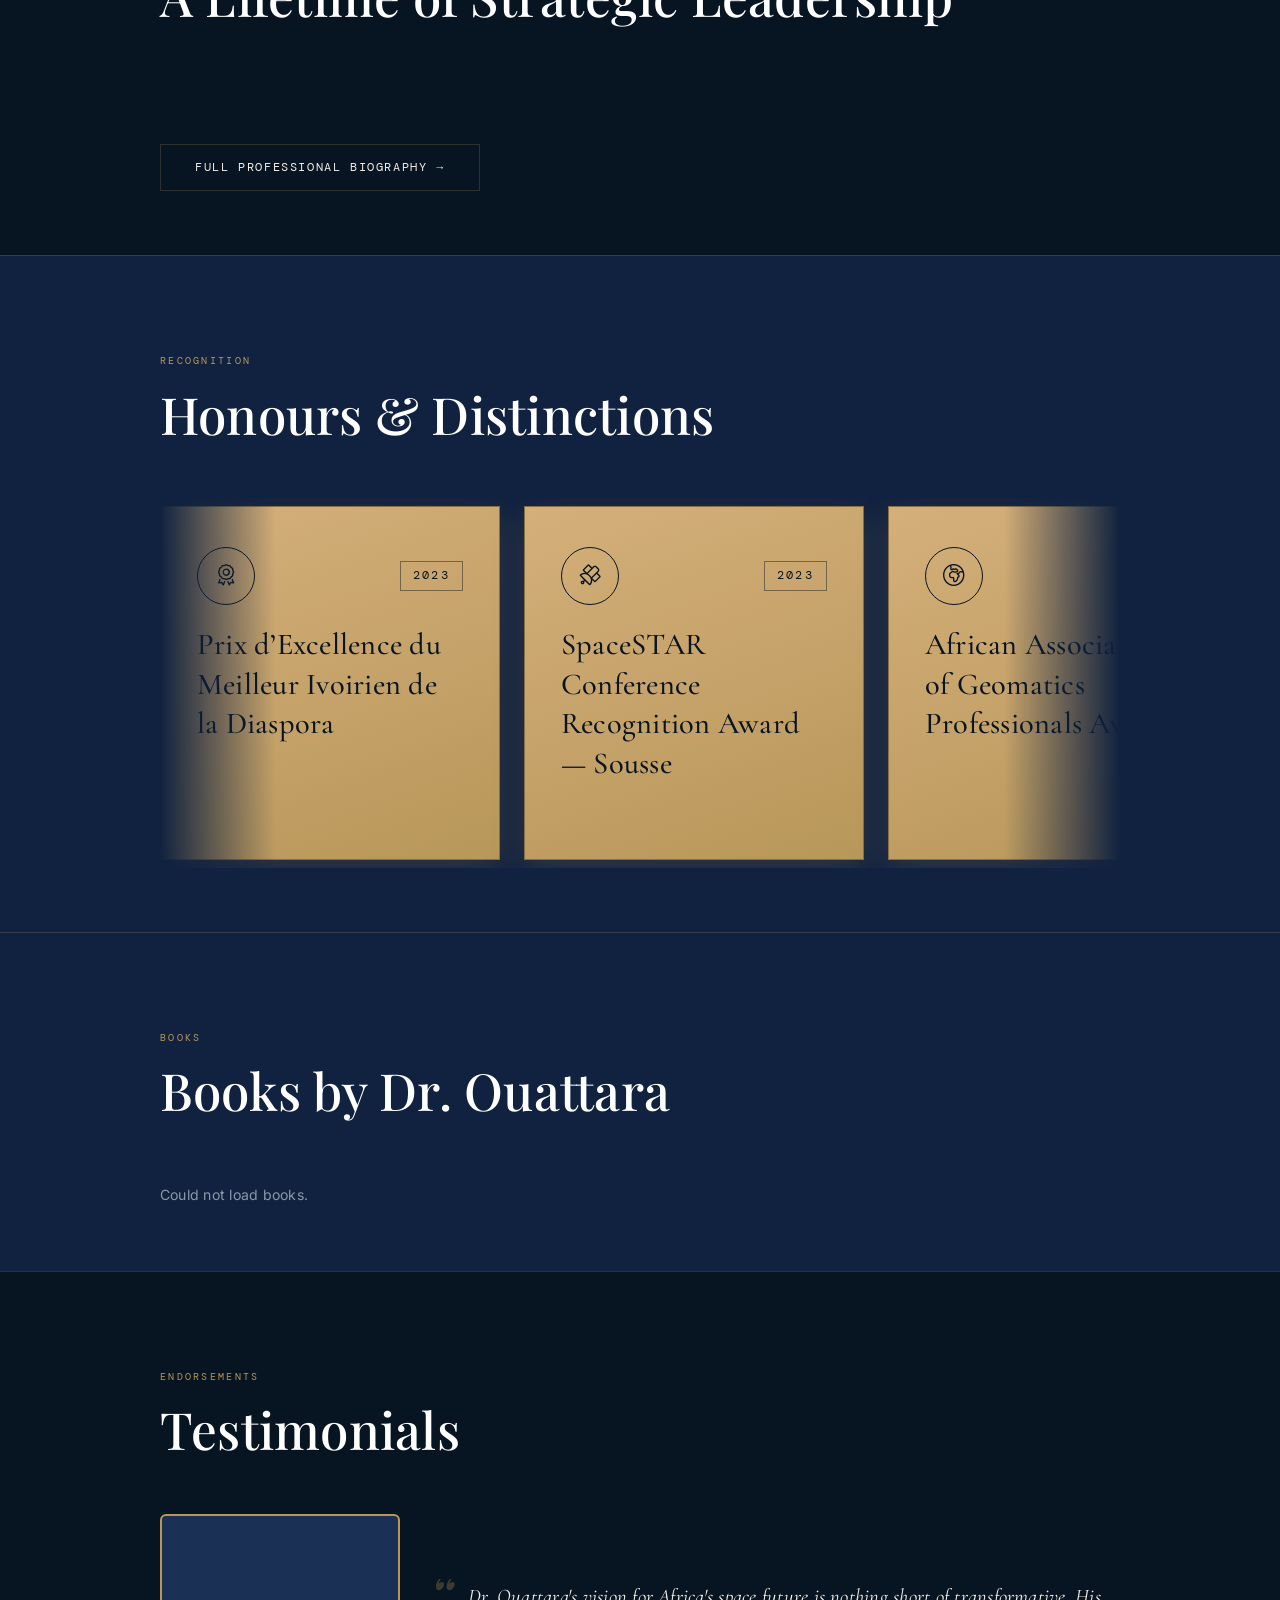
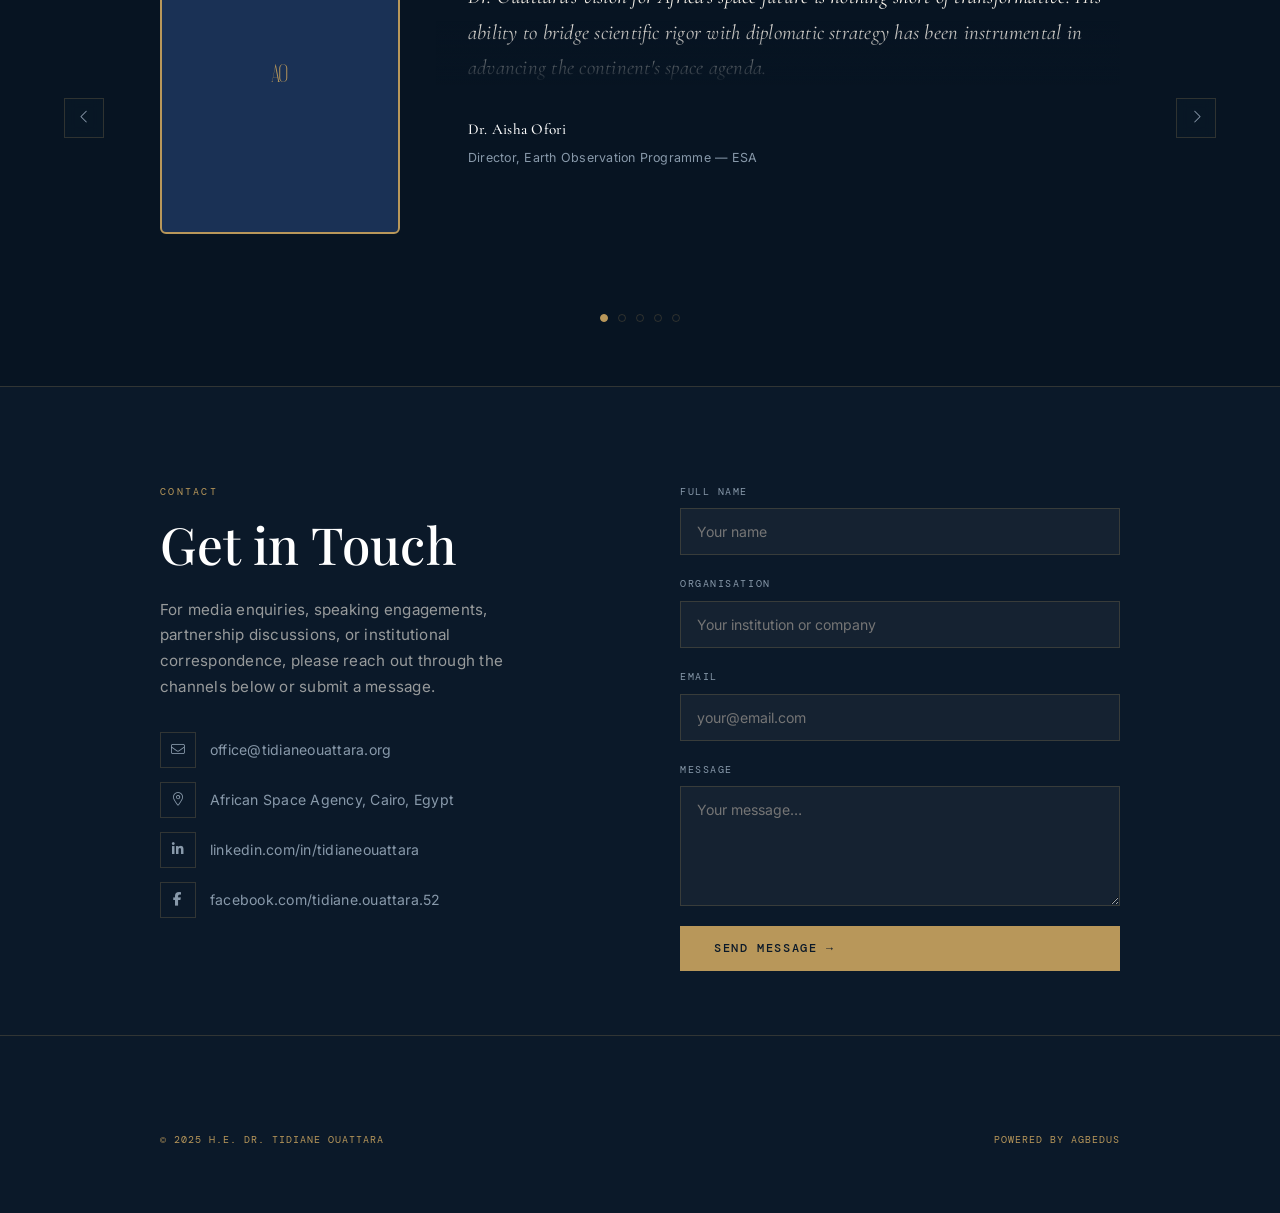
==== commit 74c141bc: "added publications json and increated testimonial read times" ====
--- a/index.html
+++ b/index.html
@@ -45,6 +45,7 @@
 <link rel="preconnect" href="https://fonts.gstatic.com" crossorigin />
 <link href="https://fonts.googleapis.com/css2?family=Cormorant+Garamond:ital,wght@0,400;0,500;0,600;1,400&family=Inter:wght@300;400;500;600&family=DM+Mono:wght@400;500&display=swap" rel="stylesheet" />
 <link rel="stylesheet" href="assets/icons/fontawesome/css/all.css" />
+<link rel="stylesheet" href="assets/vendor/glightbox/glightbox.min.css" />
 <link rel="stylesheet" href="assets/css/style.css?v=25" />
 <script>
   (function(){ var t = localStorage.getItem('tidiane-theme'); if (t === 'light') document.documentElement.classList.add('light-mode'); })();
@@ -95,7 +96,7 @@
   <ul class="nav-links">
     <li><a onclick="window.scrollTo({top:0,behavior:'smooth'})" data-i18n="nav.home">Home</a></li>
     <li><a onclick="openSheet('experience')" data-i18n="nav.achievements">Achievements</a></li>
-    <li><a onclick="openSheet('author')" data-i18n="nav.author">Author</a></li>
+    <li><a onclick="openSheet('author')" data-i18n="nav.author">Publications</a></li>
     <li><a onclick="openSheet('photos')" data-i18n="nav.gallery">Gallery</a></li>
     <li><a onclick="scrollToSection('contact')" data-i18n="nav.connect">Connect with Tidiane</a></li>
   </ul>
@@ -688,13 +689,16 @@
 <script type="text/html" id="tmpl-sheet-author">
 <div class="sheet" id="sheet-author">
   <div class="sheet-header">
-    <div class="sheet-header-label" data-i18n="sheets.author_header">Author</div>
+    <div class="sheet-header-label" data-i18n="sheets.author_header">Publications</div>
     <button class="sheet-close" onclick="closeSheet()">✕</button>
   </div>
   <div class="sheet-subtabs">
     <button class="sheet-subtab active" data-subtab="author-books" data-i18n="sheets.author_tab_books">Books</button>
-    <button class="sheet-subtab" data-subtab="author-interviews" data-i18n="sheets.author_tab_interviews">Interviews &amp; Media</button>
-    <button class="sheet-subtab" data-subtab="author-speeches" data-i18n="sheets.author_tab_speeches">Selected Speeches</button>
+    <button class="sheet-subtab" data-subtab="author-article" data-i18n="sheets.author_tab_article">Articles</button>
+    <button class="sheet-subtab" data-subtab="author-interview" data-i18n="sheets.author_tab_interview">Interviews</button>
+    <button class="sheet-subtab" data-subtab="author-profile" data-i18n="sheets.author_tab_profile">Profiles</button>
+    <button class="sheet-subtab" data-subtab="author-video" data-i18n="sheets.author_tab_video">Videos</button>
+    <button class="sheet-subtab" data-subtab="author-speech" data-i18n="sheets.author_tab_speech">Speeches</button>
   </div>
   <div class="sheet-body">
     <div class="subtab-panel active" id="subtab-author-books">
@@ -705,24 +709,39 @@
       </div>
     </div>
 
-    <div class="subtab-panel" id="subtab-author-interviews">
-      <div class="sheet-title" data-i18n="sheets.interviews_title">Interviews &amp; Media</div>
-      <div class="sheet-subtitle" data-i18n="sheets.interviews_subtitle">Press, broadcast, and digital media appearances</div>
+    <div class="subtab-panel" id="subtab-author-article">
+      <div class="sheet-title" data-i18n="sheets.media_article_title">Articles &amp; Coverage</div>
+      <div class="sheet-subtitle" data-i18n="sheets.media_article_subtitle">Reporting on Dr. Ouattara's work across the continent and beyond</div>
       <div class="sheet-divider"></div>
-      <div class="subtab-placeholder">
-        <div class="subtab-placeholder-icon"><i class="fal fa-microphone"></i></div>
-        <div class="subtab-placeholder-text" data-i18n="sheets.content_soon">Content coming soon</div>
-      </div>
-    </div>
-
-    <div class="subtab-panel" id="subtab-author-speeches">
-      <div class="sheet-title" data-i18n="sheets.speeches_title">Selected Speeches</div>
-      <div class="sheet-subtitle" data-i18n="sheets.speeches_subtitle">Keynote addresses and presentations</div>
+      <div id="sheet-author-article-list"></div>
+    </div>
+
+    <div class="subtab-panel" id="subtab-author-interview">
+      <div class="sheet-title" data-i18n="sheets.media_interview_title">Interviews</div>
+      <div class="sheet-subtitle" data-i18n="sheets.media_interview_subtitle">Conversations with leading press and broadcast media</div>
       <div class="sheet-divider"></div>
-      <div class="subtab-placeholder">
-        <div class="subtab-placeholder-icon"><i class="fal fa-podium"></i></div>
-        <div class="subtab-placeholder-text" data-i18n="sheets.content_soon">Content coming soon</div>
-      </div>
+      <div id="sheet-author-interview-list"></div>
+    </div>
+
+    <div class="subtab-panel" id="subtab-author-profile">
+      <div class="sheet-title" data-i18n="sheets.media_profile_title">Profiles</div>
+      <div class="sheet-subtitle" data-i18n="sheets.media_profile_subtitle">Speaker and biography profiles from international platforms</div>
+      <div class="sheet-divider"></div>
+      <div id="sheet-author-profile-list"></div>
+    </div>
+
+    <div class="subtab-panel" id="subtab-author-video">
+      <div class="sheet-title" data-i18n="sheets.media_video_title">Videos</div>
+      <div class="sheet-subtitle" data-i18n="sheets.media_video_subtitle">Recorded interviews and keynote addresses</div>
+      <div class="sheet-divider"></div>
+      <div id="sheet-author-video-list"></div>
+    </div>
+
+    <div class="subtab-panel" id="subtab-author-speech">
+      <div class="sheet-title" data-i18n="sheets.media_speech_title">Speeches &amp; Keynotes</div>
+      <div class="sheet-subtitle" data-i18n="sheets.media_speech_subtitle">Selected addresses at conferences and forums</div>
+      <div class="sheet-divider"></div>
+      <div id="sheet-author-speech-list"></div>
     </div>
 
   </div>
@@ -741,6 +760,7 @@
 </script>
 
 <script src="assets/vendor/gsap.min.js"></script>
+<script src="assets/vendor/glightbox/glightbox.min.js"></script>
 <script src="assets/js/main.js"></script>
 </body>
 </html>
--- a/assets/css/style.css
+++ b/assets/css/style.css
@@ -686,20 +686,20 @@
   width: 340px;
   min-height: 240px;
   flex-shrink: 0;
-  background: linear-gradient(160deg, var(--navy-light) 0%, var(--navy-mid) 100%);
-  border: 1px solid var(--border);
+  background: linear-gradient(160deg, #D4AF7A 0%, #B8975A 100%);
+  border: 1px solid #8B6E3F;
   border-radius: 0;
   padding: 40px 36px 36px;
   display: flex;
   flex-direction: column;
   gap: 20px;
-  box-shadow: 0 10px 30px rgba(190,198,210,.12);
+  box-shadow: 0 10px 30px rgba(184,151,90,.18);
   transition: transform .45s var(--ease-out), border-color .45s var(--ease-out), box-shadow .45s var(--ease-out);
 }
 .honour-card:hover {
   transform: translateY(-6px);
-  border-color: rgba(184,151,90,.6);
-  box-shadow: 0 20px 46px rgba(190,198,210,.2);
+  border-color: #D4AF7A;
+  box-shadow: 0 20px 46px rgba(184,151,90,.32);
 }
 .honour-top {
   display: flex;
@@ -710,24 +710,26 @@
   width: 58px;
   height: 58px;
   border-radius: 50%;
-  border: 1px solid var(--gold);
-  background: radial-gradient(circle at 32% 30%, rgba(184,151,90,.16), rgba(184,151,90,.02) 68%);
+  border: 1px solid #071422;
+  background: transparent;
   display: flex;
   align-items: center;
   justify-content: center;
-  color: var(--gold);
+  color: #071422;
   font-size: 1.35rem;
-  transition: transform .45s var(--ease-out);
+  transition: transform .45s var(--ease-out), background .45s var(--ease-out), color .45s var(--ease-out);
 }
 .honour-card:hover .honour-medal {
   transform: scale(1.08) rotate(-5deg);
+  background: #071422;
+  color: #D4AF7A;
 }
 .honour-year {
   font-family: var(--ff-mono);
   font-size: .72rem;
   letter-spacing: .2em;
-  color: var(--gold);
-  border: 1px solid rgba(184,151,90,.35);
+  color: #071422;
+  border: 1px solid rgba(7,20,34,.45);
   padding: 4px 12px;
   border-radius: 0;
 }
@@ -735,7 +737,7 @@
   font-family: var(--ff-display-alt);
   font-size: 1.9rem;
   font-weight: 500;
-  color: var(--white);
+  color: #071422;
   line-height: 1.3;
 }
 
@@ -1224,6 +1226,8 @@
   overflow: hidden;
   border-radius: 4px;
 }
+.sheet-photo a { display: block; overflow: hidden; }
+.sheet-photo a:focus-visible { outline: 2px solid var(--gold); outline-offset: 2px; }
 .sheet-photo img {
   display: block;
   width: 100%;
@@ -1237,6 +1241,34 @@
   font-size: .72rem; color: var(--text-muted);
   line-height: 1.3;
 }
+
+/* GLightbox theming */
+.glightbox-container .goverlay { background: rgba(2, 8, 16, .95); }
+.glightbox-container .glightbox-clean .gprev,
+.glightbox-container .glightbox-clean .gnext,
+.glightbox-container .glightbox-clean .gclose {
+  background: rgba(7, 20, 34, .6);
+  border: 1px solid var(--border);
+  border-radius: 50%;
+  color: var(--gold);
+  transition: background .3s ease, color .3s ease, border-color .3s ease;
+}
+.glightbox-container .glightbox-clean .gprev:hover,
+.glightbox-container .glightbox-clean .gnext:hover,
+.glightbox-container .glightbox-clean .gclose:hover {
+  background: var(--gold);
+  border-color: var(--gold);
+  color: var(--navy-deep);
+}
+.glightbox-container .gslide-image img { border-radius: 4px; box-shadow: 0 30px 80px rgba(0,0,0,.55); }
+.glightbox-container .gslide-description .gdesc-inner { background: transparent; }
+.glightbox-container .gslide-title {
+  color: var(--gold);
+  font-family: var(--ff-display-alt);
+  font-size: 1rem;
+  letter-spacing: .02em;
+}
+.glightbox-container .gslide-desc { color: var(--text-muted); font-size: .85rem; }
 
 /* Sheet event list */
 .sheet-event-item {
@@ -1448,6 +1480,212 @@
   letter-spacing: .14em;
   text-transform: uppercase;
   color: var(--text-muted);
+}
+
+/* ── Sheet media portfolio ─────────────────────────────────── */
+.sheet-media-item {
+  display: grid;
+  grid-template-columns: 190px 1fr;
+  gap: 32px;
+  padding: 30px 0;
+  border-bottom: 1px solid var(--border);
+}
+.sheet-media-item:last-child { border-bottom: none; }
+.sheet-media-lead {
+  display: flex;
+  flex-direction: column;
+  align-items: flex-start;
+  gap: 8px;
+  padding-top: 4px;
+}
+.sheet-media-icon {
+  width: 48px;
+  height: 48px;
+  display: flex;
+  align-items: center;
+  justify-content: center;
+  border: 1px solid var(--border);
+  color: var(--gold);
+  font-size: 1.1rem;
+  margin-bottom: 10px;
+  transition: border-color .25s, color .25s, background .25s;
+}
+.sheet-media-item:hover .sheet-media-icon {
+  background: rgba(184,151,90,.1);
+  border-color: var(--gold);
+  color: var(--gold-light);
+}
+.sheet-media-thumb {
+  display: block;
+  width: 190px;
+  max-width: 100%;
+  aspect-ratio: 16 / 10;
+  overflow: hidden;
+  border: 1px solid var(--border);
+  background: var(--navy-light);
+  margin-bottom: 14px;
+  text-decoration: none;
+  transition: border-color .25s;
+}
+.sheet-media-thumb img {
+  width: 100%;
+  height: 100%;
+  object-fit: cover;
+  display: block;
+  transition: transform .45s cubic-bezier(.22,1,.36,1);
+}
+.sheet-media-thumb:hover { border-color: var(--gold); }
+.sheet-media-item:hover .sheet-media-thumb img { transform: scale(1.05); }
+.sheet-media-source {
+  font-family: var(--ff-mono);
+  font-size: .62rem;
+  letter-spacing: .16em;
+  text-transform: uppercase;
+  color: var(--gold);
+  line-height: 1.6;
+}
+.sheet-media-date {
+  font-family: var(--ff-mono);
+  font-size: .62rem;
+  letter-spacing: .1em;
+  color: var(--text-muted);
+}
+.sheet-media-type {
+  display: inline-block;
+  padding: 4px 12px;
+  background: rgba(184,151,90,.15);
+  border: 1px solid var(--border);
+  font-family: var(--ff-mono);
+  font-size: .6rem;
+  letter-spacing: .12em;
+  text-transform: uppercase;
+  color: var(--gold);
+  margin-bottom: 12px;
+}
+.sheet-media-title {
+  font-family: var(--ff-display-alt);
+  font-size: 1.3rem;
+  font-weight: 500;
+  line-height: 1.3;
+  color: var(--white);
+  margin-bottom: 10px;
+}
+.sheet-media-excerpt {
+  font-size: .9rem;
+  color: var(--text-muted);
+  line-height: 1.7;
+  letter-spacing: .015em;
+  max-width: 720px;
+}
+.sheet-media-link {
+  display: inline-flex;
+  align-items: center;
+  gap: 8px;
+  margin-top: 16px;
+  padding: 10px 18px;
+  background: transparent;
+  border: 1px solid var(--border);
+  color: var(--gold);
+  font-family: var(--ff-mono);
+  font-size: .62rem;
+  letter-spacing: .12em;
+  text-transform: uppercase;
+  text-decoration: none;
+  cursor: pointer;
+  transition: background .25s, border-color .25s, color .25s;
+}
+.sheet-media-link:hover {
+  background: rgba(184,151,90,.1);
+  border-color: var(--gold);
+  color: var(--gold-light);
+}
+
+/* Sheet video grid */
+.sheet-video-grid {
+  display: grid;
+  grid-template-columns: repeat(auto-fill, minmax(260px, 1fr));
+  gap: 24px;
+}
+.sheet-video-card {
+  display: block;
+  text-decoration: none;
+  background: var(--navy-light);
+  border: 1px solid var(--border);
+  overflow: hidden;
+  transition: border-color .25s, transform .35s cubic-bezier(.22,1,.36,1);
+}
+.sheet-video-card:hover {
+  border-color: var(--gold);
+  transform: translateY(-4px);
+}
+.sheet-video-thumb {
+  position: relative;
+  aspect-ratio: 16 / 9;
+  overflow: hidden;
+  background: var(--navy-deep);
+}
+.sheet-video-thumb img {
+  width: 100%;
+  height: 100%;
+  object-fit: cover;
+  display: block;
+  transition: transform .45s cubic-bezier(.22,1,.36,1);
+}
+.sheet-video-card:hover .sheet-video-thumb img { transform: scale(1.06); }
+.sheet-video-thumb-fallback {
+  position: absolute;
+  inset: 0;
+  display: flex;
+  align-items: center;
+  justify-content: center;
+  font-size: 2rem;
+  color: var(--gold-dim);
+}
+.sheet-video-play {
+  position: absolute;
+  top: 50%;
+  left: 50%;
+  transform: translate(-50%, -50%);
+  width: 52px;
+  height: 52px;
+  display: flex;
+  align-items: center;
+  justify-content: center;
+  border-radius: 50%;
+  background: rgba(11,25,41,.55);
+  border: 1px solid rgba(245,240,232,.6);
+  color: var(--cream);
+  font-size: .9rem;
+  backdrop-filter: blur(4px);
+  transition: background .25s, border-color .25s, color .25s;
+}
+.sheet-video-card:hover .sheet-video-play {
+  background: var(--gold);
+  border-color: var(--gold);
+  color: var(--navy-deep);
+}
+.sheet-video-body { padding: 16px 18px 20px; }
+.sheet-video-source {
+  font-family: var(--ff-mono);
+  font-size: .6rem;
+  letter-spacing: .14em;
+  text-transform: uppercase;
+  color: var(--gold);
+  margin-bottom: 8px;
+}
+.sheet-video-title {
+  font-family: var(--ff-display-alt);
+  font-size: 1rem;
+  font-weight: 500;
+  line-height: 1.4;
+  color: var(--cream);
+}
+.sheet-video-date {
+  font-family: var(--ff-mono);
+  font-size: .6rem;
+  letter-spacing: .1em;
+  color: var(--text-muted);
+  margin-top: 10px;
 }
 
 /* ── COLOR SCHEMES per book ───────────────────────────────── */
@@ -1746,6 +1984,10 @@
   .sheet-photo-grid { flex-direction: column; }
   .sheet-photo-grid .masonry-col { flex: none; width: 100%; }
   .sheet-book-detail { grid-template-columns: 1fr; }
+  .sheet-media-item { grid-template-columns: 1fr; gap: 18px; }
+  .sheet-media-lead { flex-direction: row; align-items: center; gap: 16px; flex-wrap: wrap; }
+  .sheet-media-icon { margin-bottom: 0; }
+  .sheet-media-thumb { width: 120px; margin-bottom: 0; }
   .about-stats { grid-template-columns: 1fr 1fr; }
   .cards-header { flex-direction: column; align-items: flex-start; gap: 20px; }
   .testimonial-slide {
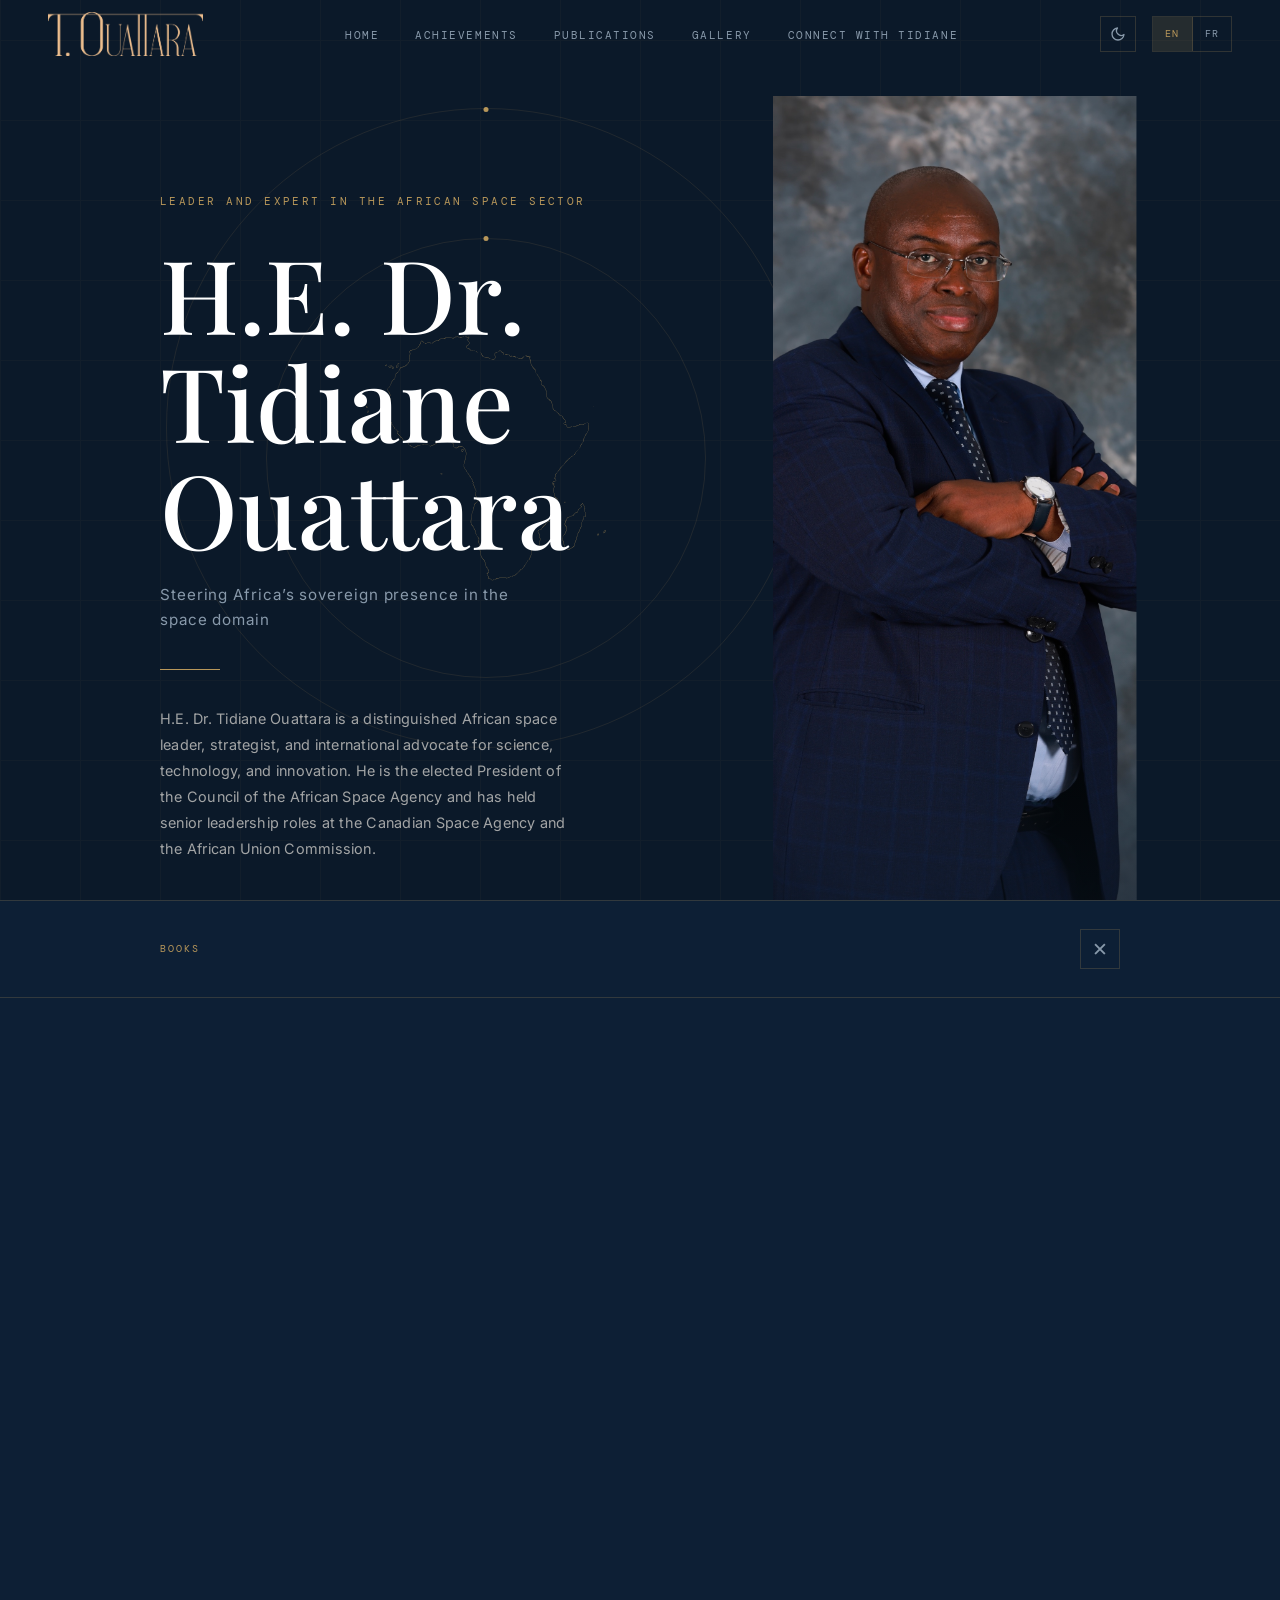
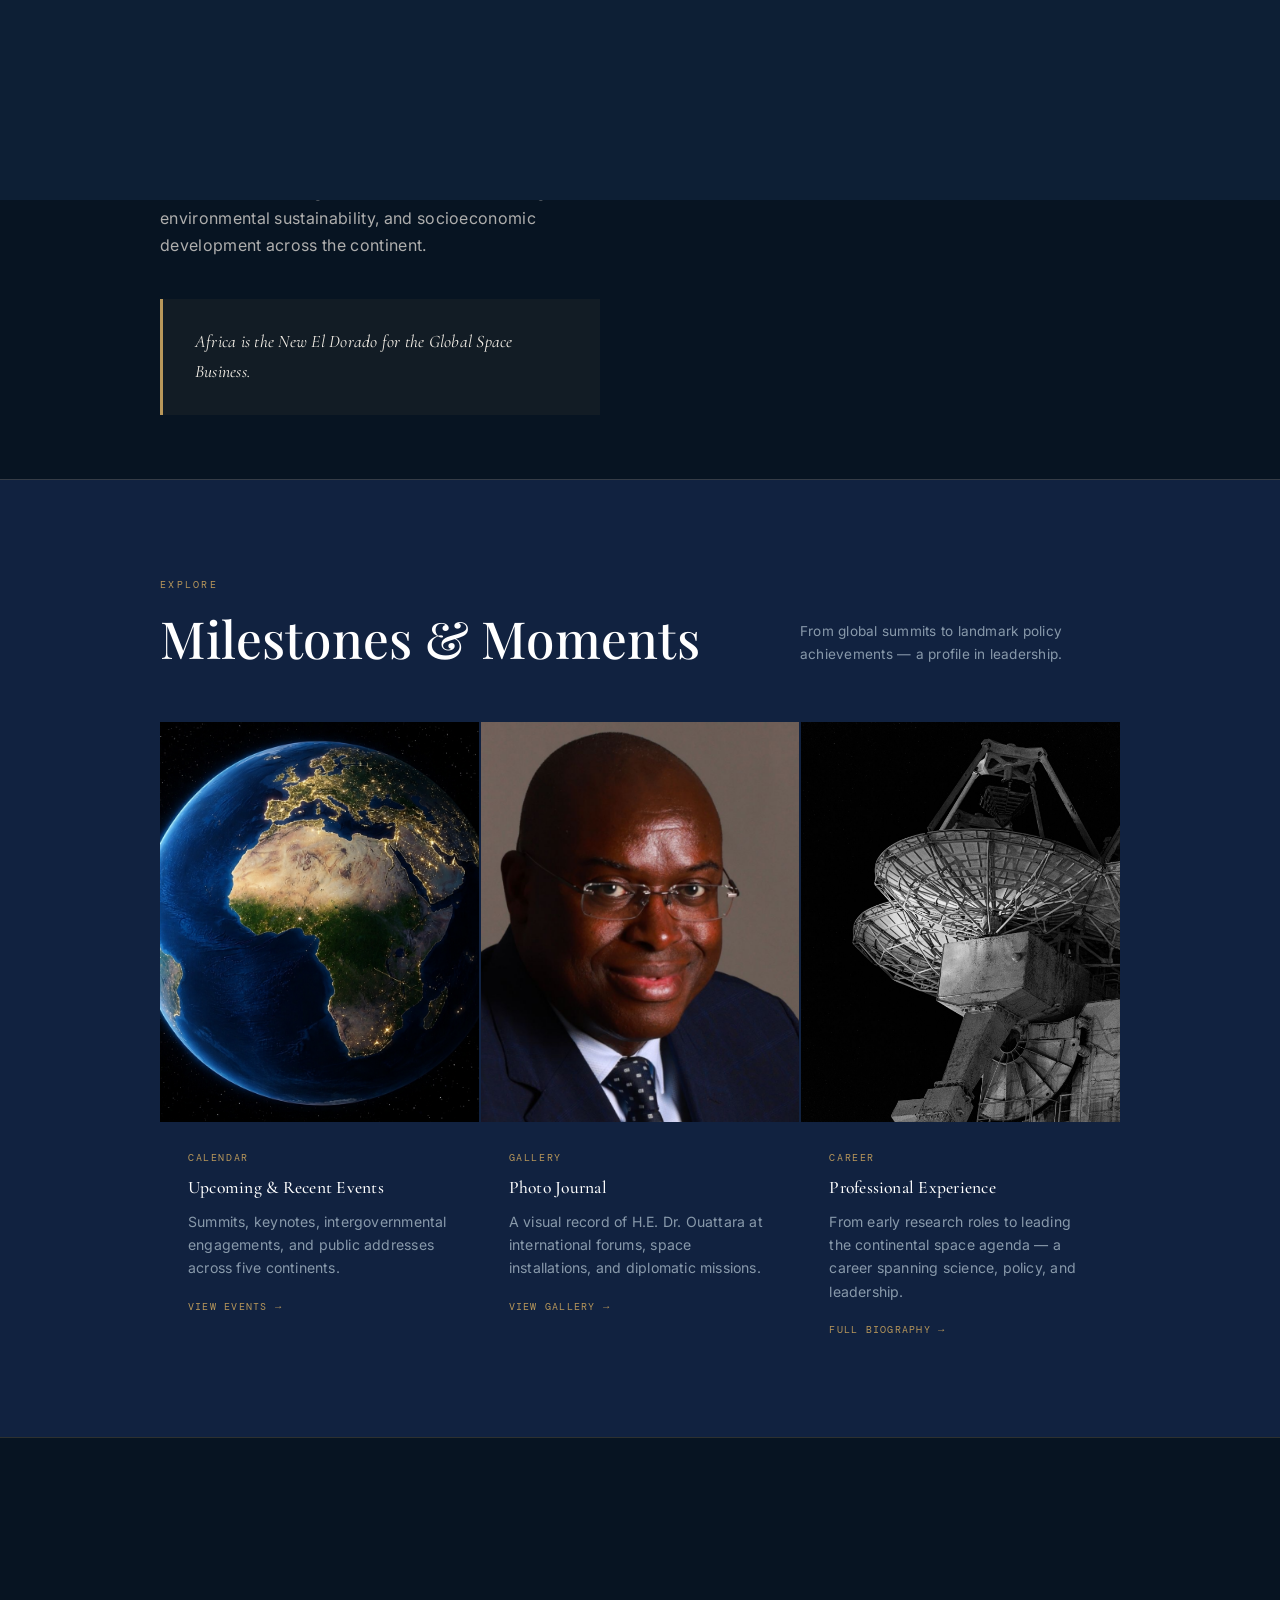
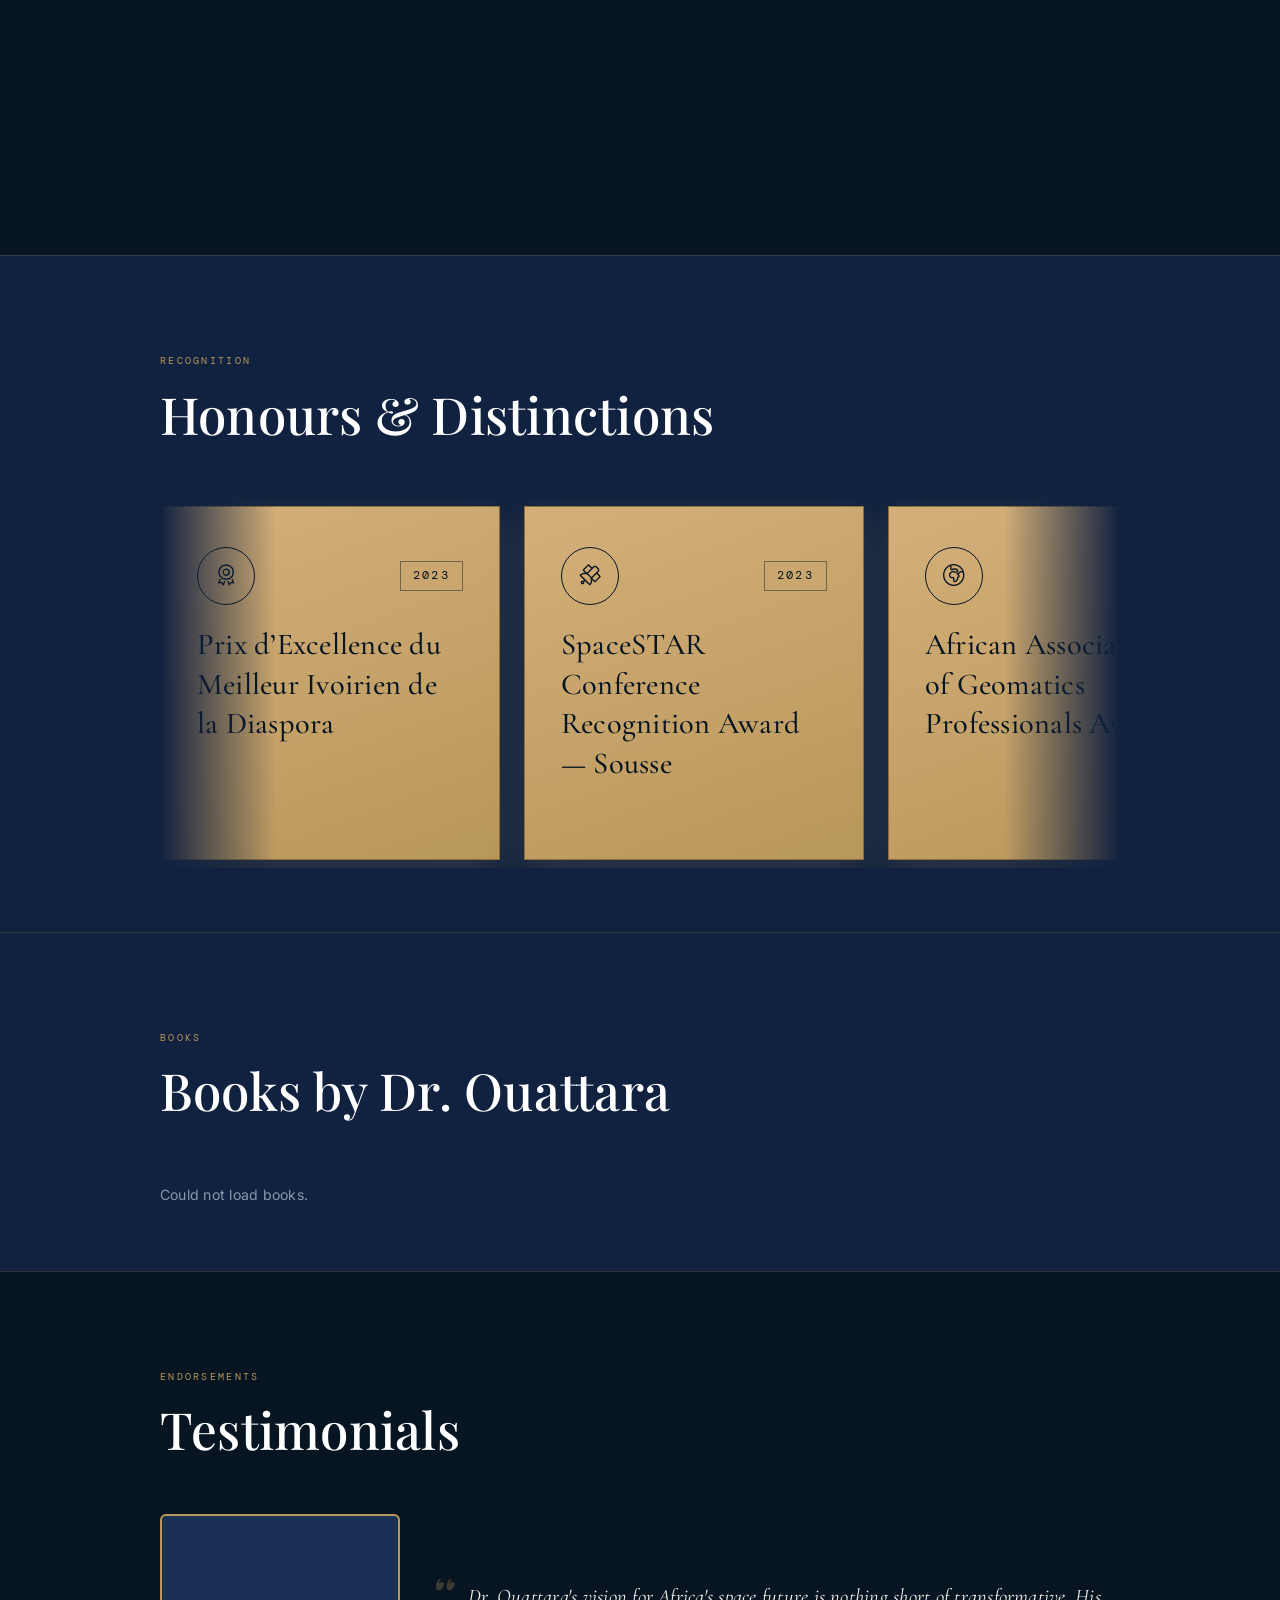
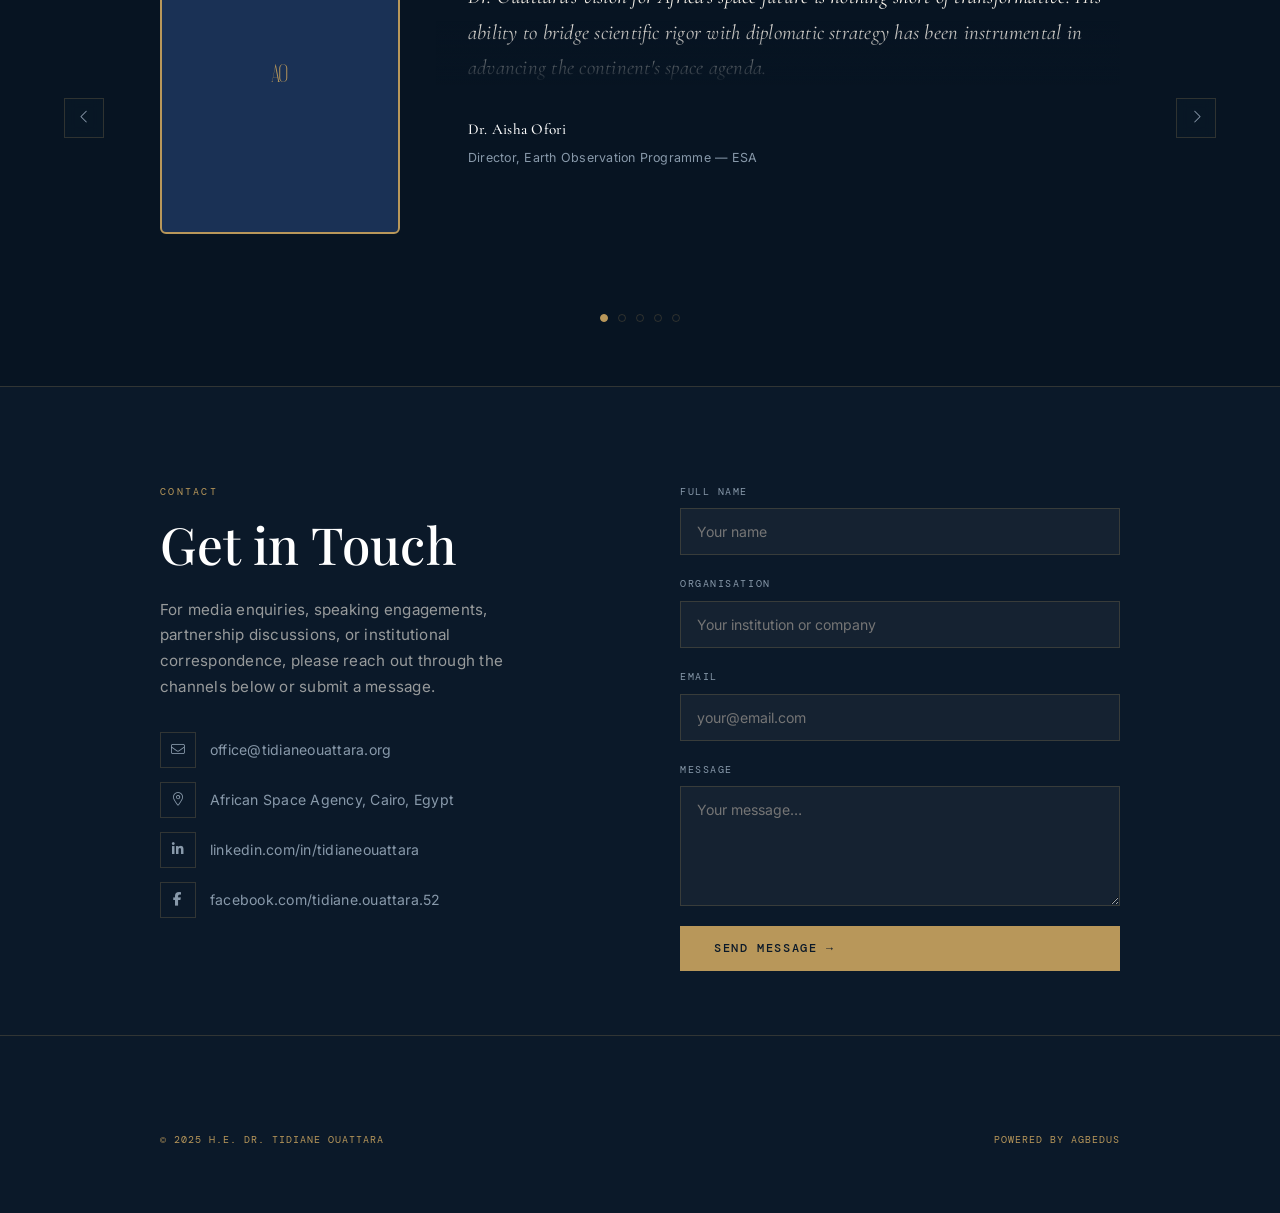
==== commit ab5228f5: "v0.14 book purchase links" ====
--- a/index.html
+++ b/index.html
@@ -761,6 +761,6 @@
 
 <script src="assets/vendor/gsap.min.js"></script>
 <script src="assets/vendor/glightbox/glightbox.min.js"></script>
-<script src="assets/js/main.js"></script>
+<script src="assets/js/main.js?v=26"></script>
 </body>
 </html>
